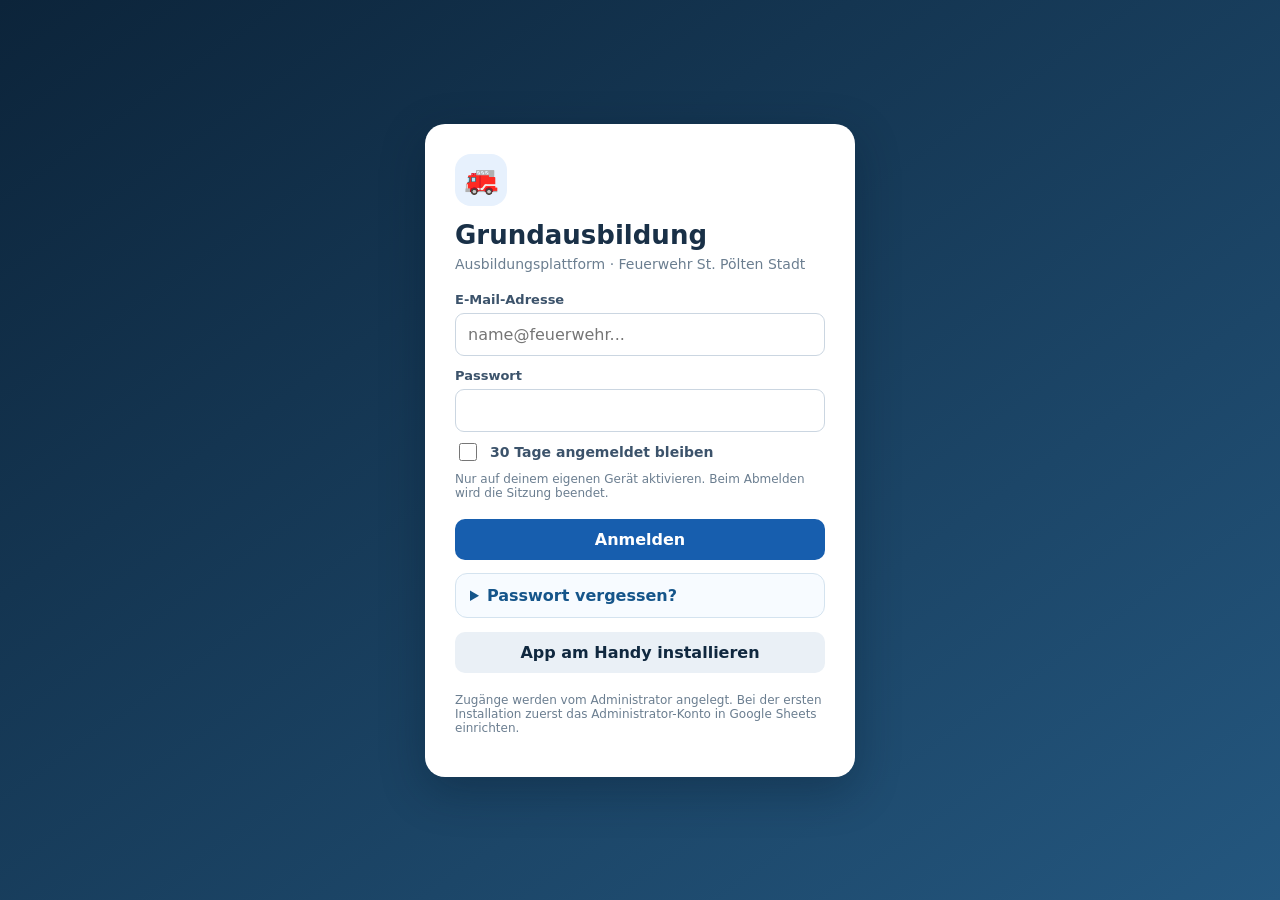
==== index.html @ 22e182e0 "Erweiterte Aufnahme mit Verwaltungs-Mails und PDF-Mail-Auswahl beim Berichtsabschluss (1.13.12)" ====
<!doctype html>
<html lang="de"><head><meta charset="utf-8"><meta name="viewport" content="width=device-width,initial-scale=1">
<meta name="theme-color" content="#10283f"><meta name="apple-mobile-web-app-capable" content="yes"><meta name="apple-mobile-web-app-title" content="Grundausbildung"><link rel="manifest" href="./manifest.webmanifest"><link rel="icon" type="image/png" href="./feuerwehrauto-safe-v2-192.png"><link rel="apple-touch-icon" href="./feuerwehrauto-safe-v2-192.png"><title>Grundausbildung | Feuerwehr</title>
<style>
:root{--navy:#10283f;--navy2:#193a59;--blue:#175eae;--bg:#f3f6f9;--card:#fff;--text:#193047;--muted:#6b7e90;--line:#dee6ef;--green:#187348;--red:#a33b39;--orange:#ae6d14}
*{box-sizing:border-box}body{margin:0;background:var(--bg);font-family:system-ui,-apple-system,Segoe UI,Roboto,Arial,sans-serif;color:var(--text)}button,input,select,textarea{font:inherit}button{cursor:pointer}a{color:var(--blue);word-break:break-word}.hidden{display:none!important}
.login-wrap{min-height:100vh;display:grid;place-items:center;padding:20px;background:linear-gradient(145deg,#0c243a,#24577f)}.login-card{max-width:430px;width:100%;background:white;border-radius:20px;box-shadow:0 14px 45px #07172955;padding:30px}.logo{width:52px;height:52px;background:#e7f1fd;color:#135c9c;border-radius:16px;display:grid;place-items:center;font-size:28px;margin-bottom:14px}.login-card h1{margin:0 0 6px;font-size:26px}.sub{color:var(--muted);font-size:14px;margin:0 0 20px}
label{display:block;font-size:13px;font-weight:700;margin:12px 0 6px;color:#3c536b}input:not([type=checkbox]),select,textarea{background:white;width:100%;border:1px solid #cbd6e1;border-radius:9px;padding:11px 12px;color:var(--text)}textarea{min-height:90px;resize:vertical}input:focus,select:focus,textarea:focus{outline:2px solid #a8cff4;border-color:#2b77c7}.primary,.secondary,.smallbtn{border:none;border-radius:10px;padding:11px 15px;font-weight:700}.primary{background:var(--blue);color:white}.primary:hover{background:#114d91}.secondary{background:#eaf0f6;color:var(--navy)}.smallbtn{background:#edf3f9;color:#1b5a95;font-size:12px;padding:7px 11px}.full{width:100%}.error{background:#ffefef;color:#9c1e29;padding:11px;border-radius:10px;margin:10px 0}.success{background:#eaf7ee;color:#136239;padding:11px;border-radius:10px;margin:10px 0}.muted{color:var(--muted)}.small{font-size:12px}.layout{display:grid;grid-template-columns:254px 1fr;min-height:100vh}.sidebar{background:var(--navy);padding:25px 16px;color:white;position:sticky;top:0;height:100vh;overflow:auto}.brand{font-weight:800;font-size:20px;line-height:1.12;padding:8px 11px 21px}.brand small{display:block;color:#a8c5dc;font-weight:500;font-size:12px;margin-top:7px}.menu{display:flex;flex-direction:column;gap:4px}.menu button{width:100%;border:0;background:transparent;color:#d6e4f0;text-align:left;padding:12px 13px;border-radius:10px;font-weight:600}.menu button.active,.menu button:hover{background:#2d5374;color:white}.sidebar-user{margin-top:25px;border-top:1px solid #486074;padding:15px 10px;font-size:12px;color:#e1edf7}.sidebar-user strong{display:block;margin-bottom:5px;font-size:14px}.sidebar-user button{margin-top:12px;color:white;background:none;border:1px solid #6a8195;border-radius:8px;padding:7px 12px}
.main{min-width:0;padding:26px 34px;max-width:1500px;width:100%;margin:auto}.top{display:flex;align-items:center;justify-content:space-between;gap:10px;margin-bottom:22px}.top h1{font-size:29px;margin:0}.top p{color:var(--muted);margin:6px 0 0}.cards{display:grid;grid-template-columns:repeat(auto-fit,minmax(195px,1fr));gap:14px;margin-bottom:18px}.metric{background:white;border:1px solid var(--line);border-radius:15px;padding:19px}.metric .n{font-size:31px;font-weight:850}.metric .k{font-size:13px;color:var(--muted);margin-top:5px}.panel{background:var(--card);border-radius:16px;border:1px solid var(--line);padding:21px;margin:15px 0;overflow:hidden}.panel h2{margin:0 0 13px;font-size:18px}.panel h3{font-size:15px;margin:14px 0 7px}.panel p{line-height:1.5}.row{display:flex;align-items:center;gap:12px;flex-wrap:wrap}.between{justify-content:space-between}.grid{display:grid;grid-template-columns:repeat(2,minmax(0,1fr));gap:10px 16px}.grid .wide{grid-column:1/-1}.tag{display:inline-block;border-radius:999px;background:#edf2f8;color:#46617b;padding:5px 10px;font-size:12px;font-weight:700}.tag.ok{background:#e5f5ec;color:#167045}.tag.warn{background:#fff3de;color:#976211}.tag.bad{background:#fbeaea;color:#a74045}.tag.blue{background:#e8f0fc;color:#285fa2}.items{display:flex;flex-direction:column;gap:10px}.item{border:1px solid var(--line);padding:13px;border-radius:12px;background:white}.item b{display:block}.item .detail{color:var(--muted);font-size:13px;margin-top:4px}.tablewrap{overflow:auto}table{border-collapse:collapse;width:100%;font-size:13px}th{text-align:left;background:#f0f4f8;color:#4a5e72}td,th{padding:11px;border-bottom:1px solid var(--line);vertical-align:top}td:last-child{min-width:100px}.inline-check{display:flex;align-items:center;gap:10px;margin:8px 0;font-size:14px}.inline-check input{width:18px;height:18px}.btnline{display:flex;gap:8px;flex-wrap:wrap;margin-top:12px}.notice{background:#eef5fd;border-left:3px solid #4685c7;border-radius:8px;padding:12px;color:#345473;font-size:13px}.pillcount{background:#cf4949;border-radius:999px;color:white;padding:2px 7px;font-size:11px}.url-list{padding-left:18px;margin:8px 0}.divider{border:0;border-top:1px solid var(--line);margin:18px 0}.msg{white-space:pre-wrap;overflow-wrap:anywhere}
.message-expand{display:block}.message-expand summary{list-style:none;cursor:pointer;outline-offset:5px}
.message-expand summary::-webkit-details-marker{display:none}
.message-expand summary:after{content:'Nachricht vollständig lesen ▾';display:block;color:var(--blue);font-weight:700;font-size:12px;margin-top:8px}
.message-expand[open] summary:after{content:'Nachricht schließen ▴'}
.message-expand[open]{border-color:#70a3db;box-shadow:0 0 0 1px #70a3db33}
.message-expand .msg{padding:10px 0 3px;line-height:1.65;max-height:none}
.push-result{white-space:pre-wrap;overflow-wrap:anywhere;margin:12px 0;padding:12px;border:1px solid var(--line);background:#f0f5fa;border-radius:10px;font-size:14px}
.push-result.bad{border-color:#efbbbb;background:#fff0f0;color:#982d31}.toast{position:fixed;right:16px;bottom:18px;z-index:3;padding:12px 15px;background:#143e63;color:white;border-radius:10px;box-shadow:0 6px 30px #10203044;max-width:370px}.toast.err{background:#a43d44}.mobilebar{display:none}
@media(max-width:840px){.layout{display:block}.sidebar{height:auto;position:relative;padding:8px 12px}.brand{font-size:18px;padding-bottom:9px}.menu{flex-direction:row;overflow:auto;padding-bottom:4px}.menu button{width:auto;white-space:nowrap;font-size:13px;padding:10px}.sidebar-user{display:none}.main{padding:18px 13px}.top h1{font-size:24px}.grid{grid-template-columns:1fr}.grid .wide{grid-column:auto}.panel{padding:16px}.mobilebar{display:flex;justify-content:space-between;align-items:center;padding:10px}.brand small{font-size:11px}}

.ga-term-card{background:#fff;border:1px solid #e0e8f0;border-radius:13px;padding:17px}.ga-term-card b{font-size:17px}.ga-term-card p{margin:7px 0}.ga-term-card .ga-readable{font-size:14px;line-height:1.65}
.ga-quiz-config{border:1px solid #dce5ee;border-radius:14px;padding:18px;background:#f7fafd;margin:18px 0}.q-editor-item{padding:18px;border:1px solid #dce5ee;border-radius:14px;margin:13px 0;background:#fff}.q-editor-item>label{margin-top:11px}.ga-q-card{border:1px solid #dce5ee;border-radius:14px;margin:15px 0;padding:19px;background:#fff}.ga-q-card h3{font-size:18px;line-height:1.5}.q-answer{display:flex;gap:12px;align-items:center;border:1px solid #e1e8f1;padding:12px;border-radius:10px;cursor:pointer;font-weight:500}.q-answer input{width:18px;height:18px}.ga-quiz-exam{max-width:880px}.ga-q-result{border:1px solid #b9d9c9;background:#f3fbf7;border-radius:16px;padding:23px;margin:12px 0}.ga-q-result strong{font-size:33px;color:#187348}.ga-quiz-teaser{border-left:4px solid #316db7}
/* Grundausbildung – Freigabecenter und Teilnehmer-Cockpit */
.ga-eyebrow{font-size:11px;font-weight:800;letter-spacing:.12em;text-transform:uppercase;color:#4d8dcc;margin:0 0 10px}
.ga-review-banner{background:linear-gradient(115deg,#10283f,#1c5d8d);color:#fff;border-radius:20px;padding:25px;margin-bottom:15px;display:flex;align-items:center;justify-content:space-between;gap:16px}
.ga-review-banner .ga-eyebrow{color:#bfe2ff}.ga-review-banner h2{font-size:25px;margin:0 0 6px}.ga-review-banner p{margin:0;color:#d4e5f5}.ga-review-banner>strong{white-space:nowrap;background:#ffffff21;padding:10px 15px;border-radius:12px}
.ga-project-list{display:grid;gap:13px}
.ga-project-card{border:1px solid #dbe5ee;border-radius:15px;background:#fcfdff;padding:17px}
.ga-project-card>b,.ga-project-card .row b{font-size:17px}.ga-project-card .detail{color:var(--muted);font-size:13px;margin-top:5px}.ga-project-card .btnline{margin-top:13px}
.ga-review-note{border-left:3px solid #d38f3a;background:#fff8ec;padding:11px 13px;border-radius:9px;margin:14px 0}.ga-review-note b{font-size:13px}.ga-review-note .msg{margin-top:6px}
.ga-mini-preview{margin-top:14px;border-top:1px solid var(--line);padding-top:12px}.ga-mini-preview summary{color:var(--blue);font-weight:750;cursor:pointer}.ga-mini-preview h4{margin:13px 0 5px}.ga-mini-preview .msg{font-size:14px;line-height:1.6}
.ga-review-panel .row h2{font-size:27px;margin:0 0 7px}.ga-review-panel .row p{margin:0}.ga-review-grid{display:grid;grid-template-columns:1fr 1fr;gap:16px;margin:24px 0}
.ga-review-block{border:1px solid var(--line);background:#f8fbff;border-radius:14px;padding:19px;min-width:0}.ga-review-block h3{margin:0 0 12px;font-size:17px}.ga-review-wide{grid-column:1/-1}
.ga-readable{font-size:15px;line-height:1.8;color:#233c53}.ga-document-list{line-height:2}.ga-document-list a{font-weight:650}
.ga-review-form{border-top:1px solid var(--line);padding-top:20px}.ga-review-form textarea{min-height:125px;line-height:1.55}.ga-confirm{background:#f0f6fc;border-radius:11px;padding:12px 14px;font-weight:650}
.ga-member-hero{background:linear-gradient(115deg,#10283f,#1d567f);color:white;border-radius:20px;padding:27px;display:grid;grid-template-columns:1.6fr 1fr;align-items:center;gap:25px}
.ga-member-hero .ga-eyebrow{color:#b4dcff}.ga-member-hero h2{font-size:31px;margin:0 0 8px}.ga-member-hero p{margin:0 0 15px;color:#e0edf8;max-width:540px;line-height:1.55}.ga-stage{font-size:13px;color:#dbecfa}.ga-stage b{color:white}
.ga-progress-card{background:#ffffff19;border:1px solid #ffffff35;border-radius:16px;padding:18px}.ga-progress-card .row{margin-bottom:16px}.ga-progress-card strong{font-size:22px}.ga-progress-track{height:11px;background:#ffffff42;border-radius:99px;overflow:hidden;margin-bottom:10px}.ga-progress-track span{display:block;height:100%;background:#7bd7ab;border-radius:99px}.ga-progress-card .small{color:#e3f0ff}
.ga-member-stats{display:grid;grid-template-columns:repeat(3,minmax(0,1fr));gap:12px;margin:14px 0 20px}.ga-member-stat{background:white;border:1px solid var(--line);border-radius:15px;padding:18px;display:flex;flex-direction:column;gap:6px}.ga-member-stat span{font-size:13px;color:var(--muted)}.ga-member-stat strong{font-size:30px;color:var(--navy)}.ga-member-stat small{color:var(--muted)}
.ga-next-course{display:grid;grid-template-columns:175px 1fr;gap:22px;align-items:center;padding:13px 0}.ga-next-date{background:#e8f2fb;color:#15538b;padding:14px;border-radius:13px;font-weight:800;text-align:center}.ga-next-course h3{font-size:19px;margin:0 0 5px}.ga-next-course p{margin:0}
.ga-empty{padding:20px;border:1px dashed #bdccda;border-radius:12px;color:var(--muted);background:#f8fafc}
.ga-qualification-grid{display:grid;grid-template-columns:1fr 1fr;gap:18px;margin:18px 0}.ga-qualification-grid>div{background:#f9fbfd;border:1px solid var(--line);padding:15px;border-radius:13px}.ga-qualification-grid>div>b{display:block;margin-bottom:12px;color:var(--navy)}
.ga-course-row{display:flex;align-items:center;gap:13px;padding:12px 2px;border-bottom:1px solid #e4eaf1;min-width:0}.ga-course-row:last-child{border-bottom:0}.ga-course-row>span:nth-child(2){flex:1;overflow-wrap:anywhere}.ga-course-row>div:first-child{flex:1;min-width:0}.ga-course-row b{font-size:14px}.ga-course-dot{width:30px;height:30px;border-radius:10px;background:#e3effb;color:#1b629a;display:grid;place-items:center;font-size:12px;font-weight:800;flex:0 0 auto}.ga-status-line{display:flex;flex-wrap:wrap;gap:8px}
.ga-member-folds{display:flex;flex-direction:column;gap:12px;margin:15px 0}.ga-member-fold{background:white;border:1px solid var(--line);border-radius:15px;overflow:hidden}.ga-member-fold>summary{list-style:none;cursor:pointer;padding:18px 20px;display:flex;align-items:center;justify-content:space-between;gap:10px;font-weight:800}.ga-member-fold>summary::-webkit-details-marker{display:none}.ga-member-fold>summary:after{content:"⌄";order:2;color:#6b7e90;font-size:21px}.ga-member-fold[open]>summary:after{content:"⌃"}.ga-member-fold[open]>summary{border-bottom:1px solid var(--line)}.ga-fold-body{padding:14px 20px 20px}.ga-fold-body>.panel{box-shadow:none;border-color:#dce5ef}
@media(max-width:840px){.ga-review-grid,.ga-member-hero,.ga-qualification-grid{grid-template-columns:1fr}.ga-review-banner{align-items:flex-start}.ga-review-banner h2{font-size:22px}.ga-member-hero{padding:21px}.ga-member-hero h2{font-size:26px}.ga-member-stats{grid-template-columns:repeat(3,minmax(0,1fr));gap:7px}.ga-member-stat{padding:11px}.ga-member-stat strong{font-size:24px}.ga-member-stat span,.ga-member-stat small{font-size:11px}.ga-next-course{grid-template-columns:1fr;gap:9px}.ga-next-date{text-align:left}.ga-review-panel .row h2{font-size:22px}}
@media(max-width:420px){.ga-member-stats{grid-template-columns:1fr}.ga-review-banner{flex-direction:column}.ga-member-fold>summary{padding:15px}.ga-fold-body{padding:12px}}

/* Persönlicher Startbereich für Ausbilder. */
.ga-trainer-home{max-width:1200px;margin:0 auto}.ga-trainer-hero{position:relative;overflow:hidden;display:flex;justify-content:space-between;align-items:center;gap:22px;padding:30px 32px;border-radius:21px;background:linear-gradient(115deg,#10283f 2%,#194a70 70%,#24638a);color:#fff;box-shadow:0 12px 30px #153c5c1c}
.ga-trainer-hero:before{content:"";position:absolute;left:0;top:26px;bottom:26px;width:5px;border-radius:0 8px 8px 0;background:#df5960}.ga-trainer-eyebrow{margin:0 0 11px;color:#c2e0f6;font-size:11px;font-weight:800;letter-spacing:.12em}.ga-trainer-hero h2{margin:0 0 8px;font-size:clamp(26px,3.5vw,36px);line-height:1.15}.ga-trainer-hero p:not(.ga-trainer-eyebrow){max-width:570px;margin:0;color:#dcebf7;line-height:1.55}.ga-trainer-hero-mark{display:grid;place-items:center;flex:none;width:82px;height:82px;border:1px solid #ffffff35;border-radius:23px;background:#ffffff17;font-size:40px}.ga-trainer-hero-button{display:inline-flex;align-items:center;gap:15px;margin-top:20px;padding:11px 15px;border:0;border-radius:10px;background:#fff;color:#173d5d;font-weight:800}.ga-trainer-hero-button:hover{background:#eaf4fc}
.ga-trainer-stats{display:grid;grid-template-columns:repeat(3,minmax(0,1fr));gap:12px;margin:15px 0 20px}.ga-trainer-stat{min-width:0;padding:17px 19px;border:1px solid #dce6ef;border-radius:15px;background:#fff;display:flex;flex-direction:column;gap:5px}.ga-trainer-stat strong{font-size:29px;line-height:1;color:#173851}.ga-trainer-stat span{font-size:13px;font-weight:800;line-height:1.35}.ga-trainer-stat small{color:#647b8e;font-size:11px;line-height:1.4}
.ga-trainer-panel{min-width:0;padding:21px;margin:15px 0;border:1px solid #dce6ef;border-radius:17px;background:#fff;box-shadow:0 4px 15px #18344b08}.ga-trainer-panel-head{display:flex;align-items:flex-start;justify-content:space-between;gap:12px;margin-bottom:15px}.ga-trainer-panel-head h2{margin:0;font-size:20px;line-height:1.25;color:#17344d}.ga-trainer-panel-head p:not(.ga-trainer-kicker){margin:5px 0 0;color:#647b8e;font-size:13px;line-height:1.45}.ga-trainer-kicker{margin:0 0 6px;color:#3473a8;font-size:10px;font-weight:850;letter-spacing:.12em}.ga-trainer-panel-head button{flex:none;white-space:nowrap}
.ga-trainer-shortcuts{display:grid;grid-template-columns:repeat(auto-fit,minmax(230px,1fr));gap:10px}.ga-trainer-shortcut{display:flex;align-items:center;gap:12px;min-width:0;padding:14px;border:1px solid #dce9f3;border-radius:13px;background:#f7fbff;color:#173c59;text-align:left}.ga-trainer-shortcut:hover{background:#eaf4fc;border-color:#a7cce6}.ga-trainer-shortcut>span:nth-child(2){flex:1;min-width:0}.ga-trainer-shortcut strong,.ga-trainer-shortcut small{display:block}.ga-trainer-shortcut strong{font-size:14px;line-height:1.3}.ga-trainer-shortcut small{margin-top:4px;font-size:12px;line-height:1.4;color:#617b90}.ga-trainer-shortcut-icon{display:grid;place-items:center;width:39px;height:39px;flex:none;border-radius:11px;background:#e7f2fc;font-size:19px}.ga-trainer-arrow{color:#6f91aa;font-size:24px;line-height:1}.ga-trainer-shortcut:focus-visible,.ga-trainer-hero-button:focus-visible{outline:3px solid #75b5ec;outline-offset:2px}
.ga-trainer-appointment{display:flex;align-items:center;gap:13px;padding:14px 0;border-top:1px solid #e5edf3}.ga-trainer-appointment-main{flex:1;min-width:0}.ga-trainer-appointment h3{margin:3px 0 4px;color:#1a3850;font-size:16px;overflow-wrap:anywhere}.ga-trainer-calendar{display:grid;place-items:center;width:43px;height:43px;flex:none;border-radius:12px;background:#eaf4fc;font-size:21px}.ga-trainer-when{margin:0;color:#246494;font-size:12px;font-weight:800}.ga-trainer-detail{margin:0;color:#6a8194;font-size:12px;line-height:1.45}.ga-trainer-badge{display:inline-block;margin-top:7px;padding:4px 8px;border-radius:999px;background:#e9f4ed;color:#27623f;font-size:11px;font-weight:700}.ga-trainer-appointment>button{flex:none}.ga-trainer-columns{display:grid;grid-template-columns:repeat(2,minmax(0,1fr));gap:15px}.ga-trainer-columns>.ga-trainer-panel{margin:0}.ga-trainer-columns>.ga-trainer-panel:last-child:nth-child(odd){grid-column:1/-1}
.ga-trainer-module,.ga-trainer-notice,.ga-trainer-project{display:flex;gap:10px;align-items:flex-start;padding:12px 0;border-top:1px solid #e5edf3}.ga-trainer-module strong,.ga-trainer-module small,.ga-trainer-notice strong,.ga-trainer-notice small{display:block}.ga-trainer-module strong,.ga-trainer-notice strong,.ga-trainer-project strong{font-size:14px;line-height:1.4;overflow-wrap:anywhere}.ga-trainer-module small,.ga-trainer-notice small,.ga-trainer-project span{margin-top:4px;color:#687f92;font-size:12px}.ga-trainer-module p{margin:6px 0 0;color:#536e83;font-size:12px;line-height:1.45;overflow-wrap:anywhere}.ga-trainer-notice-dot{width:8px;height:8px;margin-top:6px;flex:none;border-radius:50%;background:#cf5155}.ga-trainer-project{justify-content:space-between;flex-wrap:wrap}.ga-trainer-project span{white-space:nowrap}.ga-trainer-review{padding:10px 12px;border-radius:10px;background:#fff6e7;color:#78511d;font-size:13px}.ga-trainer-empty{margin:0;padding:16px;border:1px dashed #c9d8e4;border-radius:12px;background:#f9fbfd;color:#647b8e;font-size:13px;line-height:1.5}.ga-trainer-footnote{margin:10px 0 0;color:#687f92;font-size:12px;line-height:1.45}
@media(max-width:680px){.ga-trainer-hero{padding:23px 21px}.ga-trainer-hero-mark{width:55px;height:55px;border-radius:16px;font-size:28px}.ga-trainer-stats{grid-template-columns:repeat(2,minmax(0,1fr));gap:8px}.ga-trainer-stat:last-child{grid-column:1/-1}.ga-trainer-stat{padding:14px}.ga-trainer-stat strong{font-size:25px}.ga-trainer-panel{padding:17px}.ga-trainer-columns{grid-template-columns:1fr;gap:12px}.ga-trainer-columns>.ga-trainer-panel:last-child:nth-child(odd){grid-column:auto}.ga-trainer-shortcuts{grid-template-columns:1fr}.ga-trainer-appointment{flex-wrap:wrap}.ga-trainer-appointment>button{margin-left:55px}}
@media(max-width:380px){.ga-trainer-hero-mark{display:none}.ga-trainer-panel-head{align-items:flex-start}.ga-trainer-panel-head h2{font-size:18px}.ga-trainer-appointment>button{margin-left:0}}
.ga-home-stats{grid-template-columns:repeat(4,minmax(0,1fr))}.ga-home-stats .ga-trainer-stat:last-child{grid-column:auto}
.ga-home-more{margin-top:14px}.ga-home-more summary{width:max-content;max-width:100%;padding:8px 0;color:#246494;font-size:13px;font-weight:750;cursor:pointer}.ga-home-more[open] .ga-trainer-shortcuts{margin-top:10px}
.ga-home-tasks{display:grid;gap:8px}.ga-home-task{width:100%;display:flex;align-items:center;gap:11px;text-align:left;padding:10px 11px;border:1px solid #e2eaf1;border-radius:11px;background:#f9fbfd;color:#173c59}.ga-home-task:hover{background:#edf6fd;border-color:#b7d7ed}.ga-home-task>span:nth-child(2){flex:1;min-width:0}.ga-home-task strong,.ga-home-task small{display:block}.ga-home-task strong{font-size:13px}.ga-home-task small{margin-top:3px;color:#647b8e;font-size:12px;line-height:1.4}.ga-home-task>span:last-child{font-size:22px;color:#6f91aa}.ga-home-task-count{display:grid;place-items:center;flex:none;min-width:37px;height:37px;border-radius:10px;background:#e9f3fa;color:#285b7b;font-weight:800}.ga-home-task-count.has-items{background:#fff1d8;color:#936015}.ga-home-person-icon{display:grid;place-items:center;width:37px;height:37px;flex:none;border-radius:10px;background:#eaf4fc;font-size:18px}.ga-home-task:focus-visible,.ga-home-more summary:focus-visible{outline:3px solid #75b5ec;outline-offset:2px}
@media(max-width:900px){.ga-home-stats{grid-template-columns:repeat(2,minmax(0,1fr))}}
@media(max-width:460px){.ga-lead-home .ga-trainer-hero-mark{display:none}}
</style><link rel="stylesheet" href="./admin-ui.css"></head><body>
<div id="login" class="login-wrap"><div class="login-card"><div class="logo">🚒</div><h1>Grundausbildung</h1><p class="sub">Ausbildungsplattform · Feuerwehr St. Pölten Stadt</p><form id="loginForm"><label>E-Mail-Adresse</label><input type="email" name="email" autocomplete="username" required placeholder="name@feuerwehr..."><label>Passwort</label><input type="password" name="password" autocomplete="current-password" required><div id="loginError" class="hidden error"></div><label class="inline-check ga-stay-logged"><input type="checkbox" name="remember" value="JA"> 30 Tage angemeldet bleiben</label><p class="small muted" style="margin:6px 0 11px">Nur auf deinem eigenen Gerät aktivieren. Beim Abmelden wird die Sitzung beendet.</p><button class="primary full" style="margin-top:8px" type="submit">Anmelden</button></form>
<details class="ga-forgot-panel"><summary>Passwort vergessen?</summary><form id="gaForgotForm"><label>E-Mail-Adresse deines Zugangs</label><input type="email" name="email" autocomplete="username" required placeholder="name@feuerwehr..."><div class="small muted" id="gaForgotResult" role="status"></div><button type="submit" class="secondary full">Reset-Link anfordern</button></form></details>
<div id="invitePanel" class="hidden">
  <div class="notice">Persönlicher Einladungslink</div>
  <p id="inviteDescription" class="small muted">Einladung wird geprüft …</p>
  <form id="inviteForm">
    <label>Eigenes Passwort festlegen</label><input type="password" id="newPassword" required minlength="12" maxlength="256" autocomplete="new-password" placeholder="Mindestens 12 Zeichen">
    <label>Passwort wiederholen</label><input type="password" id="confirmPassword" required minlength="12" maxlength="256" autocomplete="new-password">
    <div id="inviteError" class="error hidden"></div>
    <button class="primary full" style="margin-top:18px" type="submit">Passwort festlegen und Zugang aktivieren</button>
  </form>
</div>
<button class="secondary full" style="margin-top:14px" id="installApp" type="button">App am Handy installieren</button>
<div id="backendInfo" class="small muted" style="margin-top:13px"></div>
<p class="small muted" style="margin-top:20px">Zugänge werden vom Administrator angelegt. Bei der ersten Installation zuerst das Administrator-Konto in Google Sheets einrichten.</p></div></div>
<div id="app" class="layout hidden"><div id="gaBackdrop" class="ga-nav-backdrop"></div><aside class="sidebar"><div class="brand">🚒 Grundausbildung<small>Ausbildungsplattform · V1.13.12</small></div><nav id="nav" class="menu"></nav><div class="sidebar-user"><strong id="userName"></strong><span id="userRole"></span><br><button id="logout">Abmelden</button></div></aside><main class="main"><header class="top"><button type="button" class="ga-sidebar-toggle" id="gaOpenMenu">☰ Menü</button><div><h1 id="pageTitle">Übersicht</h1><p id="pageSubtitle">Kurse, Turnusse und Fortschritt</p></div><div class="row"><button id="gaTrainerButton" type="button" class="secondary hidden">Ausbildungsbereich wechseln</button><button id="gaViewButton" type="button" class="secondary hidden">👁 Ansicht wechseln</button><button id="refresh" class="secondary">↻ Aktualisieren</button><button id="installAppTop" class="secondary">App installieren</button><button id="mobileLogout" class="secondary" style="display:none">Abmelden</button></div></header><section id="gaViewChooser" class="panel hidden"><h2>Ansicht wechseln</h2><p>Sieh dir die App eines aktiven Kontos an. Diese Vorschau ist schreibgeschützt.</p><label>Konto und Rolle<select id="gaViewAccount"><option value="">Konto auswählen</option></select></label><div class="btnline"><button id="gaViewPreview" type="button" class="primary">Vorschau öffnen</button><button id="gaViewAdvanced" type="button" class="secondary">Erweiterte Ausbildung verwalten</button><button id="gaViewCancel" type="button" class="secondary">Schließen</button></div><p class="small muted">In der Verwaltung der erweiterten Ausbildung arbeitest du weiterhin als Administrator; Änderungen werden gespeichert.</p></section><div id="gaViewBanner" class="notice hidden"></div><div id="content"></div></main></div><section id="gaTrainerChooser" class="hidden" role="dialog" aria-modal="true" aria-labelledby="gaTrainerTitle" style="position:fixed;inset:0;z-index:1000;background:rgba(16,40,59,.72);display:grid;place-items:center;padding:20px;overflow:auto"><div class="panel" style="width:min(560px,100%);max-height:90vh;overflow:auto"><p class="ga-trainer-kicker">DEIN AUSBILDUNGSBEREICH</p><h2 id="gaTrainerTitle">Wo möchtest du ausbilden?</h2><p>Wähle den Bereich für deine heutige Ausbildung. Du kannst später jederzeit wechseln.</p><div id="gaTrainerChoices" class="ga-trainer-shortcuts"></div><div class="btnline"><button id="gaTrainerCancel" type="button" class="secondary hidden">Abbrechen</button><button type="button" class="secondary" onclick="logout()">Abmelden</button></div></div></section><div id="toast" class="toast hidden"></div>
<script src="./config.js"></script>
<script>
'use strict';
let TOKEN='',STATE=null,VIEW='overview',FORM='',EDIT=null,TERM=null,ATT={},inviteToken='';
let GA_MANUAL_LOGIN_PENDING=false;
let GA_TRAINER_AREA='';
let GA_ADMIN_ADV_VIEW=false,GA_ROLE_PREVIEW='',GA_ADMIN_USERS=[],GA_VIEW_BUSY=false;
let GA_GAB_NOTICE_PREVIEW=null,GA_GAB_NOTICE_BUSY=false;
const GA_LOGIN_STORAGE_KEY='ga_session_30d_v1';
let REPORT_FILTER={category:'',status:''},REVIEW_FILTER={course:'',score:''};
let PUSH_FEEDBACK='',PUSH_FEEDBACK_ERROR=false;
let GA_PUSH_ONBOARD_VISITS=0,GA_PUSH_ONBOARD_DISMISSED=false;
function gaCountAppVisit(){
 if(!STATE?.user?.ID)return;
 const key='ga_push_visit_v1_'+STATE.user.ID;
 try{
  GA_PUSH_ONBOARD_VISITS=Math.min(99,Math.max(0,Number(localStorage.getItem(key))||0)+1);
  localStorage.setItem(key,String(GA_PUSH_ONBOARD_VISITS));
 }catch(_){GA_PUSH_ONBOARD_VISITS=0;}
 GA_PUSH_ONBOARD_DISMISSED=false;
}
function gaPushOnboardingBanner(){
 if(GA_ROLE_PREVIEW||STATE?.user?.Rolle!=='Teilnehmer'||GA_PUSH_ONBOARD_VISITS<2||
  GA_PUSH_ONBOARD_DISMISSED||Number(STATE.pushGeraeteAnzahl||0)>0)return '';
 const supported='serviceWorker' in navigator&&'PushManager' in window&&'Notification' in window;
 const denied=supported&&Notification.permission==='denied';
 return '<section class="panel ga-push-onboard"><div class="row between"><div>'+
  '<h2>🔔 Push-Benachrichtigungen aktivieren</h2>'+
  '<p>Damit du Kurserinnerungen sowie Hinweise zu Pflichtquiz und freiwilligem Quiz erhältst, aktiviere Push auf deinem Handy.</p>'+
  (denied?'<p class="small muted">Push ist in den Geräte- oder Browsereinstellungen blockiert. Dort bitte zuerst wieder freigeben.</p>':
   !supported?'<p class="small muted">Auf iPhones muss die App zum Home-Bildschirm hinzugefügt und von dort geöffnet werden.</p>':'')+
  '</div><div class="btnline"><button class="primary" type="button" data-push-enable="1" '+(!supported||denied?'disabled':'')+'>Push jetzt aktivieren</button>'+
  '<button class="secondary" type="button" data-push-remind-later="1">Später</button></div></div></section>';
}
let PROJECT_REVIEW_ID='';
let NOTICE_FOCUS=(new URLSearchParams(location.search).get('notification')||'').slice(0,90);
if(!/^[a-f0-9-]{8,90}$/i.test(NOTICE_FOCUS))NOTICE_FOCUS='';
const $=id=>document.getElementById(id);
const h=s=>String(s===null||s===undefined?'':s).replace(/[&<>"']/g,c=>({'&':'&amp;','<':'&lt;','>':'&gt;','"':'&quot;',"'":'&#39;'}[c]));
const by=(arr,id)=>(arr||[]).find(x=>x.ID===id);
const dt=v=>h(String(v||'').replace('T',' '));
const gaShortDate=v=>/^\d{4}-\d{2}-\d{2}$/.test(String(v||''))?String(v).split('-').reverse().join('.'):String(v||'');
// Termine aus Google Sheets können ein Leerzeichen statt "T" enthalten.
// Mit lokaler Uhrzeit vergleichen und geplante Termine bis zu ihrem Ende anzeigen.
function gaTrainingTimestamp(value){
 const s=String(value||'').trim().replace(' ','T');
 const match=/^(\d{4})-(\d{2})-(\d{2})T(\d{2}):(\d{2})(?::(\d{2}))?$/.exec(s);
 if(!match)return NaN;
 const year=Number(match[1]),month=Number(match[2]),day=Number(match[3]),hour=Number(match[4]),minute=Number(match[5]),second=Number(match[6]||0);
 const date=new Date(year,month-1,day,hour,minute,second);
 if(date.getFullYear()!==year||date.getMonth()!==month-1||date.getDate()!==day||
  date.getHours()!==hour||date.getMinutes()!==minute||date.getSeconds()!==second)return NaN;
 return date.getTime();
}
function gaTrainingUpcoming(term,now=Date.now()){
 if(term.Status!=='Geplant')return false;
 const start=gaTrainingTimestamp(term.Beginn),end=gaTrainingTimestamp(term.Ende);
 return Number.isFinite(start)&&(Number.isFinite(end)&&end>=start?end:start)>=now;
}

const name=m=>m?(m.Vorname+' '+m.Nachname):'–';
const arr=x=>Array.isArray(x)?x:[];
const option=(items,label,empty='Bitte auswählen')=>'<option value="">'+h(empty)+'</option>'+items.map(x=>'<option value="'+h(x.ID)+'">'+h(label(x))+'</option>').join('');
const f=(name,value='')=>'<input name="'+h(name)+'" value="'+h(value)+'">';
const safeLinks=s=>String(s||'').split(/\n/).map(x=>x.trim()).filter(x=>/^https:\/\//i.test(x)).map(x=>'<li><a target="_blank" rel="noopener noreferrer" href="'+h(x)+'">'+h(x)+'</a></li>').join('');
const status=s=>'<span class="tag '+(s==='Erledigt'||s==='Durchgeführt'?'ok':s==='Nicht erforderlich'?'blue':s==='Offen'?'warn':'')+'">'+h(s||'Offen')+'</span>';

/* GitHub Pages (Oberfläche) → Cloudflare Worker → Apps Script (Datenbank). */
if(!window.GA_API_URL){
  $('backendInfo').textContent='Die App wird eingerichtet. Der Administrator muss noch die Verbindung zum Backend in config.js hinterlegen.';
}
async function rpc(fn,...args){
  const url=String(window.GA_API_URL||'');
  if(!/^https:\/\/[a-z0-9.-]+(?:\/[\w./-]*)?$/i.test(url))
    throw new Error('Die Verbindung zum Backend ist noch nicht konfiguriert. Bitte Administrator kontaktieren.');
  const controller=new AbortController();
  const timer=setTimeout(()=>controller.abort(),50000);
  try{
    const response=await fetch(url,{
      method:'POST',mode:'cors',cache:'no-store',
      headers:{'Content-Type':'application/json'},
      body:JSON.stringify({method:fn,args}),
      signal:controller.signal
    });
    const data=await response.json();
    if(!data.ok)throw new Error(data.error||'Anfrage fehlgeschlagen');
    return data.value;
  }catch(e){
    if(e.name==='AbortError')throw new Error('Zeitüberschreitung. Bitte Internetverbindung prüfen.');
    throw e;
  }finally{clearTimeout(timer);}
}

function gaStoreLogin(token,validUntil){
 const expiry=Number(validUntil);
 if(!token||!Number.isFinite(expiry)||expiry<=Date.now()||expiry>Date.now()+31*86400000)return false;
 try{localStorage.setItem(GA_LOGIN_STORAGE_KEY,JSON.stringify({token,validUntil:expiry}));return true;}catch(_){return false;}
}
function gaClearLogin(){try{localStorage.removeItem(GA_LOGIN_STORAGE_KEY);}catch(_){}}
function gaGetStoredLogin(){
 try{
  const item=JSON.parse(localStorage.getItem(GA_LOGIN_STORAGE_KEY)||'null');
  if(!item||typeof item.token!=='string'||item.token.length>200||Number(item.validUntil)<=Date.now()){gaClearLogin();return null;}
  return item;
 }catch(_){gaClearLogin();return null;}
}
async function gaRestoreLogin(){
 // Einladungslinks haben Vorrang und enthalten kein wiederverwendbares Login.
 if(GA_MANUAL_LOGIN_PENDING||STATE||new URLSearchParams(location.hash.slice(1)).has('invite'))return;
 const saved=gaGetStoredLogin();if(!saved)return;
 TOKEN=saved.token;
 try{
  const restoredState=await api('state');
  if(GA_MANUAL_LOGIN_PENDING||TOKEN!==saved.token)return;
  STATE=restoredState;
  $('login').classList.add('hidden');$('app').classList.remove('hidden');
  VIEW=NOTICE_FOCUS?'notifications':'overview';
  gaCountAppVisit();render();
  if(NOTICE_FOCUS)openPushNotification(NOTICE_FOCUS);
 }catch(e){
  if(GA_MANUAL_LOGIN_PENDING||TOKEN!==saved.token)return;
  TOKEN='';STATE=null;
  if(/Sitzung|anmelden|abgelaufen|Berechtigung/.test(String(e.message||''))){gaClearLogin();}
  else{$('loginError').textContent='Automatische Anmeldung derzeit nicht erreichbar. Bitte Verbindung prüfen oder erneut anmelden.';$('loginError').classList.remove('hidden');}
 }
}

async function initInvite(){
  const params=new URLSearchParams(location.hash.slice(1));
  inviteToken=params.get('invite')||'';
  if(!inviteToken)return;
  // Die Einladung benutzt eine eigene, nicht vom PWA-Cache abhängige Seite.
  // Alte E-Mail-Links bleiben damit weiterhin verwendbar.
  location.replace('./einladung.html#invite='+encodeURIComponent(inviteToken));
  return;
  // Das Fragment enthält ein einmaliges Geheimnis; niemals protokollieren.
  if(!/^[a-fA-F0-9]{64}$/.test(inviteToken)){
    $('loginForm').classList.add('hidden');
    $('invitePanel').classList.remove('hidden');
    $('inviteDescription').textContent='Der Einladungslink ist unvollständig oder ungültig.';
    $('inviteError').textContent='Bitte den vollständigen Link aus der Einladungs-E-Mail öffnen oder einen neuen anfordern.';
    $('inviteError').classList.remove('hidden');
    $('inviteForm').classList.add('hidden');
    return;
  }
  $('loginForm').classList.add('hidden');$('invitePanel').classList.remove('hidden');
  try{
    const user=await rpc('gaCheckInvite',inviteToken);
    $('inviteDescription').textContent='Hallo '+user.Name+'! Dein Zugang als '+user.Rolle+
      ' ('+user.Email+') ist vorbereitet. Bitte ein eigenes Passwort mit mindestens 12 Zeichen wählen.';
  }catch(e){
    $('inviteError').textContent=e.message;$('inviteError').classList.remove('hidden');
    $('inviteForm').classList.add('hidden');
  }
}
$('inviteForm').addEventListener('submit',async event=>{
  event.preventDefault();
  const pwd=$('newPassword').value,verify=$('confirmPassword').value;
  if(pwd!==verify){
    $('inviteError').textContent='Die Passwörter stimmen nicht überein.';
    $('inviteError').classList.remove('hidden');return;
  }
  const button=event.target.querySelector('button');button.disabled=true;
  try{
    await rpc('gaAcceptInvite',inviteToken,pwd);
    inviteToken='';
    history.replaceState(null,'',location.pathname+location.search);
    $('invitePanel').classList.add('hidden');$('loginForm').classList.remove('hidden');
    $('inviteError').classList.add('hidden');
    $('loginError').textContent='Dein Zugang ist aktiviert. Bitte jetzt anmelden.';
    $('loginError').className='success';
  }catch(e){
    $('inviteError').textContent=e.message;$('inviteError').classList.remove('hidden');
  }finally{button.disabled=false;}
});
let installPrompt=null;
window.addEventListener('beforeinstallprompt',event=>{event.preventDefault();installPrompt=event;});
async function installApp(){
  if(installPrompt){installPrompt.prompt();await installPrompt.userChoice;installPrompt=null;return;}
  alert('App installieren:\n\nAndroid (Chrome): Menü ⋮ → Zum Startbildschirm hinzufügen / App installieren.\n\niPhone (Safari): Teilen → Zum Home-Bildschirm.');
}
$('installApp').addEventListener('click',installApp);
$('installAppTop').addEventListener('click',installApp);
let GA_SERVICE_WORKER_ERROR='';
if('serviceWorker' in navigator&&location.protocol==='https:'){
  navigator.serviceWorker.register('./service-worker.js',{scope:'./',updateViaCache:'none'}).catch(error=>{
    GA_SERVICE_WORKER_ERROR=String(error?.message||error);
    console.error('Service Worker konnte nicht registriert werden:',error);
  });
}
initInvite();
// Angemeldete Nutzer erst wiederherstellen, wenn Navigation und Oberflächen geladen sind.
if(document.readyState==='loading')document.addEventListener('DOMContentLoaded',gaRestoreLogin,{once:true});
else gaRestoreLogin();
function gaPushFeedback(msg,error=false){
 PUSH_FEEDBACK=String(msg);PUSH_FEEDBACK_ERROR=!!error;
 const el=$('pushActionResult');if(el){el.textContent=PUSH_FEEDBACK;el.className='push-result'+(PUSH_FEEDBACK_ERROR?' bad':'');}
}
function openPushNotification(id){
 if(!STATE||!TOKEN)return;
 NOTICE_FOCUS=String(id||'').slice(0,90);
 VIEW='notifications';render();
 const el=[...document.querySelectorAll('[data-notification-id]')].find(x=>x.dataset.notificationId===NOTICE_FOCUS);
 if(el){el.open=true;el.scrollIntoView({behavior:'smooth',block:'center'});}
}
if('serviceWorker' in navigator){
 navigator.serviceWorker.addEventListener('message',event=>{
   const d=event.data;
   if(d&&d.type==='ga-open-notification'&&/^[a-f0-9-]{8,90}$/i.test(String(d.id||''))){
     if(STATE&&TOKEN)openPushNotification(d.id);
     else location.href='./?notification='+encodeURIComponent(d.id);
   }
 });
}
function tip(msg,error=false){let e=$('toast');e.textContent=msg;e.className='toast'+(error?' err':'');clearTimeout(tip.timer);tip.timer=setTimeout(()=>e.classList.add('hidden'),5000);}
async function api(action,payload={}){
 const preview=GA_ROLE_PREVIEW,advanced=GA_ADMIN_ADV_VIEW,trainerArea=GA_TRAINER_AREA;
 if(preview&&!['state','getQuizEdit','participantStatus'].includes(action))throw new Error('Die Rollenvorschau ist schreibgeschützt.');
 const scoped={...payload,...(trainerArea?{_gaTrainerArea:trainerArea}:{}),...(preview?{_gaRolePreview:preview}:advanced?{_gaAdvancedView:true}:{})};
 const result=await rpc('gaApi',action,scoped,TOKEN);
 if(action==='state'&&((preview&&(!result.administratorRollenvorschau||result.user?.ID!==preview))||
  (advanced&&(!result.administratorErweitert||!result.organisatorErweitert))))
  throw new Error('Bitte zuerst Code.gs 1.13.3 in der bestehenden Apps-Script-Bereitstellung aktualisieren.');
 if(action==='state'&&result.user?.Rolle==='Ausbilder'&&(!Array.isArray(result.ausbilderBereiche)||(trainerArea&&result.ausbilderBereich!==trainerArea&&!result.ausbilderBereichNeuWaehlen)))
  throw new Error('Bitte zuerst Code.gs 1.13.5 in der bestehenden Apps-Script-Bereitstellung aktualisieren.');
 return result;
}
async function reload(){
 const token=TOKEN,preview=GA_ROLE_PREVIEW,advanced=GA_ADMIN_ADV_VIEW,area=GA_TRAINER_AREA,next=await api('state');
 if(token!==TOKEN||preview!==GA_ROLE_PREVIEW||advanced!==GA_ADMIN_ADV_VIEW||area!==GA_TRAINER_AREA||GA_VIEW_BUSY)return;
 STATE=next;GA_GAB_NOTICE_PREVIEW=null;render();
}
function gaUpdateViewControls(){
 $('gaTrainerButton').classList.toggle('hidden',role()!=='Ausbilder'||(STATE.ausbilderBereiche||[]).length<2);
 $('gaTrainerButton').textContent=(STATE.ausbilderBereich||'Bereich')+' · Wechseln';
 const allowed=role()==='Administrator'||GA_ADMIN_ADV_VIEW||!!GA_ROLE_PREVIEW;
 if(role()==='Administrator'&&!GA_ADMIN_ADV_VIEW&&!GA_ROLE_PREVIEW)GA_ADMIN_USERS=STATE.benutzer||[];
 $('gaViewButton').classList.toggle('hidden',!allowed);
 $('gaViewButton').textContent=(GA_ADMIN_ADV_VIEW||GA_ROLE_PREVIEW)?'← Zurück zur Verwaltung':'👁 Ansicht wechseln';
 const banner=$('gaViewBanner');banner.classList.toggle('hidden',!GA_ADMIN_ADV_VIEW&&!GA_ROLE_PREVIEW);
 banner.textContent=GA_ROLE_PREVIEW?'Schreibgeschützte Vorschau: '+STATE.user.Name+' · '+STATE.user.Rolle+'. Du bist weiterhin als Administrator angemeldet.':
  GA_ADMIN_ADV_VIEW?'Administrator · Erweiterte Ausbildung: Änderungen in diesem Bereich werden gespeichert.':'';
}
async function gaSwitchView(mode,id=''){
 if(GA_VIEW_BUSY||!(role()==='Administrator'||GA_ADMIN_ADV_VIEW||GA_ROLE_PREVIEW))return;
 if(mode==='preview'&&!id){tip('Bitte ein aktives Konto auswählen.',true);return;}
 const token=TOKEN,oldPreview=GA_ROLE_PREVIEW,oldAdvanced=GA_ADMIN_ADV_VIEW;
 const payload=mode==='preview'?{_gaRolePreview:id}:mode==='advanced'?{_gaAdvancedView:true}:{};
 GA_VIEW_BUSY=true;$('gaViewButton').disabled=true;$('gaViewPreview').disabled=true;$('gaViewAdvanced').disabled=true;
 try{
  const next=await rpc('gaApi','state',payload,token);
  if(token!==TOKEN||oldPreview!==GA_ROLE_PREVIEW||oldAdvanced!==GA_ADMIN_ADV_VIEW)return;
  if(mode==='preview'&&(!next.administratorRollenvorschau||next.user?.ID!==id)||
   mode==='advanced'&&(!next.administratorErweitert||!next.organisatorErweitert)||
   mode==='admin'&&next.user?.Rolle!=='Administrator')
   throw new Error('Bitte zuerst Code.gs 1.13.3 in der bestehenden Apps-Script-Bereitstellung aktualisieren.');
  if(typeof Q_EDIT!=='undefined'&&Q_EDIT){try{qAutoDraft();}catch(_){} Q_EDIT='';Q_SESSION=null;Q_META=null;Q_ITEMS=[];}
  GA_ROLE_PREVIEW=mode==='preview'?id:'';GA_ADMIN_ADV_VIEW=mode==='advanced';GA_TRAINER_AREA='';STATE=next;GA_GAB_NOTICE_PREVIEW=null;
  VIEW=GA_ADMIN_ADV_VIEW?'advOverview':'overview';FORM='';EDIT=null;TERM=null;PROJECT_REVIEW_ID='';
  $('gaViewChooser').classList.add('hidden');document.body.classList.remove('ga-nav-open');render();
 }catch(e){tip(e.message||'Ansicht konnte nicht geladen werden.',true);}
 finally{GA_VIEW_BUSY=false;$('gaViewButton').disabled=false;$('gaViewPreview').disabled=false;$('gaViewAdvanced').disabled=false;}
}
$('gaViewButton').addEventListener('click',()=>{
 if(GA_ROLE_PREVIEW||GA_ADMIN_ADV_VIEW){gaSwitchView('admin');return;}
 const select=$('gaViewAccount'),users=GA_ADMIN_USERS.filter(u=>u.Aktiv==='JA'||u.Aktiv===true||u.Aktiv==='TRUE');
 const roles=['Administrator','Ausbilder','Organisator Erweiterte Ausbildung','Fachverwaltung','Teilnehmer'];
 select.innerHTML='<option value="">Konto auswählen</option>'+roles.map(r=>{
  const group=users.filter(u=>u.Rolle===r).sort((a,b)=>String(a.Name||'').localeCompare(String(b.Name||''),'de'));
  return group.length?'<optgroup label="'+h(r)+'">'+group.map(u=>'<option value="'+h(u.ID)+'">'+h(u.Name)+' · '+h(u.Email||'')+'</option>').join('')+'</optgroup>':'';
 }).join('');
 $('gaViewChooser').classList.toggle('hidden');
});
$('gaViewPreview').addEventListener('click',()=>gaSwitchView('preview',$('gaViewAccount').value));
$('gaViewAdvanced').addEventListener('click',()=>gaSwitchView('advanced'));
$('gaViewCancel').addEventListener('click',()=>$('gaViewChooser').classList.add('hidden'));
$('app').addEventListener('submit',e=>{if(GA_ROLE_PREVIEW&&e.target.closest('form[data-form]')){e.preventDefault();e.stopImmediatePropagation();tip('Die Rollenvorschau ist schreibgeschützt.',true);}},true);
$('app').addEventListener('click',e=>{if(GA_ROLE_PREVIEW&&e.target.closest('[data-push-enable],[data-push-disable],[data-test-push],[data-qstart]')){e.preventDefault();e.stopImmediatePropagation();tip('Diese Aktion ist in der Rollenvorschau deaktiviert.',true);}},true);
function gaOpenTrainerChooser(required=false){
 if(role()!=='Ausbilder')return;
 const areas=STATE.ausbilderBereiche||[];
 $('gaTrainerChoices').innerHTML=areas.map(a=>'<button type="button" class="ga-trainer-shortcut" data-trainer-area="'+h(a)+'"><span class="ga-trainer-shortcut-icon" aria-hidden="true">'+(a==='Grundausbildung'?'🚒':'🎓')+'</span><span><strong>'+h(a)+'</strong><small>Termine, Kurse und Unterlagen öffnen</small></span><span aria-hidden="true">›</span></button>').join('');
 $('gaTrainerCancel').classList.toggle('hidden',required||!STATE.ausbilderBereich);
 $('gaTrainerChooser').classList.remove('hidden');$('app').inert=true;
 $('gaTrainerChoices').querySelector('button')?.focus();
}
async function gaChooseTrainerArea(area){
 if(GA_VIEW_BUSY||role()!=='Ausbilder'||!(STATE.ausbilderBereiche||[]).includes(area))return;
 const token=TOKEN,preview=GA_ROLE_PREVIEW,oldArea=GA_TRAINER_AREA;
 GA_VIEW_BUSY=true;
 $('gaTrainerChoices').querySelectorAll('button').forEach(b=>b.disabled=true);
 try{
  const payload={_gaTrainerArea:area,...(preview?{_gaRolePreview:preview}:{})};
  const next=await rpc('gaApi','state',payload,token);
  if(token!==TOKEN||preview!==GA_ROLE_PREVIEW||oldArea!==GA_TRAINER_AREA)return;
  if(next.user?.Rolle!=='Ausbilder'||next.user.ID!==STATE.user.ID||next.ausbilderBereich!==area||
   !next.ausbilderBereiche?.includes(area)||(preview&&!next.administratorRollenvorschau))
   throw new Error('Bitte zuerst Code.gs 1.13.5 in der bestehenden Bereitstellung aktualisieren.');
  if(typeof Q_EDIT!=='undefined'&&Q_EDIT){try{qAutoDraft();}catch(_){}Q_EDIT='';Q_SESSION=null;Q_META=null;Q_ITEMS=[];}
  GA_TRAINER_AREA=area;STATE=next;VIEW='trainerHome';FORM='';EDIT=null;TERM=null;ATT={};PROJECT_REVIEW_ID='';
  if(typeof GA_FREE_EDIT!=='undefined')GA_FREE_EDIT='';
  $('gaTrainerChooser').classList.add('hidden');$('app').inert=false;document.body.classList.remove('ga-nav-open');render();
 }catch(e){tip(e.message||'Ausbildungsbereich konnte nicht geladen werden.',true);}
 finally{GA_VIEW_BUSY=false;$('gaTrainerChoices').querySelectorAll('button').forEach(b=>b.disabled=false);}
}
$('gaTrainerChoices').addEventListener('click',e=>{const b=e.target.closest('[data-trainer-area]');if(b)gaChooseTrainerArea(b.dataset.trainerArea);});
$('gaTrainerButton').addEventListener('click',()=>gaOpenTrainerChooser());
$('gaTrainerCancel').addEventListener('click',()=>{if(STATE?.ausbilderBereich){$('gaTrainerChooser').classList.add('hidden');$('app').inert=false;$('gaTrainerButton').focus();}});
$('gaTrainerChooser').addEventListener('keydown',e=>{if(e.key==='Escape'&&STATE?.ausbilderBereich){e.preventDefault();$('gaTrainerChooser').classList.add('hidden');$('app').inert=false;$('gaTrainerButton').focus();}});
function role(){return STATE?.user?.Rolle}
function navs(){
 const r=role(),can=STATE.rechte||{},admin=r==='Administrator',trainer=r==='Ausbilder',advanced=r==='Organisator Erweiterte Ausbildung';
 const base=admin?[
 ['overview','Übersicht'],['courses','Kurskatalog'],['projects','Kursprojekte'],['quizzes','Quizverwaltung'],
 ['terms','Termine'],['attendance','Durchführung'],['trainingReports','Tätigkeitsberichte'],['freeActivities','Freie Tätigkeiten'],['turnus','Turnusse'],['members','Mitglieder'],['qualifications','Qualifikationen'],['abschnitt','Abschnittsmodule A/B'],['checks','Checklisten'],
 ['users','Zugänge'],['rights','Ausbilderrechte'],['reports','Mängel & Ideen'],
 ['reviews','Kursbewertungen'],['questionnaires','Bewertungsfragebögen'],['messages','Nachrichten'],['adminMails','Verwaltungs-Mails'],['pushadmin','Push-Steuerung']
 ]:advanced?[
 ['advOverview','Erweiterte Übersicht'],['advReady','GAB-Absolventen'],['advMembers','Teilnehmer & Gäste'],['advInvite','Teilnehmer einladen'],
 ['courses','Kurskatalog'],['projects','Kursprojekte'],['quizzes','Quizverwaltung'],
 ['terms','Termine'],['attendance','Durchführung'],['trainingReports','Tätigkeitsberichte'],['freeActivities','Freie Tätigkeiten'],
 ['turnus','Turnusse'],['advQual','Qualifikationen'],['questionnaires','Bewertungsfragebögen'],
 ['reviews','Kursbewertungen'],['messages','Nachrichten'],['reports','Mängel & Ideen']
 ]:trainer?[
 ['trainerHome','Übersicht'],['courses','Kurskatalog'],['projects','Kursprojekte'],
 ...(can.KurseGestalten||can.KurseBearbeiten?[['quizzes','Quizverwaltung']]:[]),
 ...(can.TerminePlanen?[['terms','Termine planen']]:[]),
 ['attendance','Durchführung'],['trainingReports','Tätigkeitsberichte'],['freeActivities','Freie Tätigkeiten'],['reports','Mängel & Ideen'],
 ...(can.BewertungenAnsehen?[['reviews','Kursbewertungen']]:[]),
 ...(can.FrageboegenBearbeiten?[['questionnaires','Fragebögen']]:[])
 ]:r==='Teilnehmer'?[
 ['mine','Meine Übersicht'],['myterms','Ausbildungstermine'],['myquiz','Wissenstests'],
 ['ratings','Kurs bewerten'],['messages','Nachrichten']
 ]:[['tasks','Meine Aufgaben']];
 const personal=STATE.meMember?base:base.filter(x=>!['myterms','myquiz'].includes(x[0]));
 return personal.concat([['notifications','Benachrichtigungen']]);
}
function title(){return ({
 adminMails:'Verwaltungs-Mails',advOverview:'Erweiterte Übersicht',advReady:'GAB-Absolventen',advMembers:'Teilnehmer & Gäste',advInvite:'Teilnehmer einladen',advQual:'Qualifikationen der erweiterten Ausbildung',overview:'Übersicht',trainerHome:'Meine Übersicht',courses:'Kurse & Unterlagen',projects:'Kursprojekte',quizzes:'Quizverwaltung',myquiz:'Meine Wissenstests',
 terms:'Ausbildungstermine',turnus:'Turnusse',members:'Mitglieder',qualifications:'Qualifikationen',abschnitt:'Abschnittsmodule A/B',checks:'Checklisten',
 users:'Benutzerzugänge',rights:'Ausbilderberechtigungen',reports:'Mängel & Ideen',
 reviews:'Kursbewertungen',questionnaires:'Bewertungsfragebögen',ratings:'Meine Kursbewertungen',messages:'Nachrichten',
 attendance:'Ausbildung durchführen',trainingReports:'FDISK-Tätigkeitsberichte',freeActivities:'Freie Tätigkeiten',mine:'Mein Ausbildungsstand',myterms:'Meine Termine',
 tasks:'Aufgaben der Fachverwaltung',notifications:'Benachrichtigungen',pushadmin:'Push-Steuerung'
})[VIEW]||'Grundausbildung';}
function gaCoursePrivacyBanner(){
 if(role()!=='Administrator')return '';
 const v=String(STATE.version||'').match(/^(\d+)\.(\d+)\.(\d+)/),parts=v?v.slice(1).map(Number):[];
 const current=parts.length===3&&(parts[0]>1||parts[0]===1&&(parts[1]>13||parts[1]===13&&parts[2]>=1));
 return current?'':'<div class="notice">⚠️ Der verbundene Server liefert Kursunterlagen möglicherweise noch an Teilnehmer. Bitte Code.gs 1.13.1 in der bestehenden Apps-Script-Bereitstellung aktualisieren.</div>';
}
function gaTrainerTime(value){
 const time=gaTrainingTimestamp(value);
 if(!Number.isFinite(time))return String(value||'').replace('T',' ');
 return new Intl.DateTimeFormat('de-AT',{day:'2-digit',month:'2-digit',year:'numeric',hour:'2-digit',minute:'2-digit'}).format(new Date(time)).replace(',',' ·')+' Uhr';
}
function gaTrainerOverview(now=Date.now()){
 if(role()!=='Ausbilder')return '';
 const user=STATE.user||{},rights=STATE.rechte||{},courses=STATE.kurse||[],projects=STATE.kursProjekte||[];
 const plans=STATE.kursPlanung?.kurse,planAvailable=!!plans&&typeof plans==='object';
 const planIncomplete=planAvailable&&Object.values(plans).some(p=>p?.Fehler);
 const assigned=planAvailable?courses.filter(c=>c.Aktiv==='JA'&&Array.isArray(plans[c.ID]?.VerantwortlicheIDs)&&plans[c.ID].VerantwortlicheIDs.includes(user.ID)):[];
 const assignedIds=new Set(assigned.map(c=>c.ID));
 const upcoming=(STATE.termine||[]).filter(t=>gaTrainingUpcoming(t,now))
  .slice().sort((a,b)=>gaTrainingTimestamp(a.Beginn)-gaTrainingTimestamp(b.Beginn));
 const unread=(STATE.benachrichtigungen||[]).filter(n=>!n.GelesenAm);
 const mine=projects.filter(p=>p.ErstelltVon===user.ID&&['Neu','In Ausarbeitung','Zurück zur Bearbeitung','Zur Prüfung'].includes(p.Status));
 const review=rights.KurseFreigeben?projects.filter(p=>p.Status==='Zur Prüfung'):[];
 const first=String(user.Name||'').trim().split(/\s+/)[0]||'Ausbilder';
 const stat=(n,label,help)=>'<div class="ga-trainer-stat"><strong>'+h(n)+'</strong><span>'+h(label)+'</span><small>'+h(help)+'</small></div>';
 const shortcuts=[['attendance','📋','Ausbildung durchführen','Kurs öffnen und Anwesenheit erfassen'],
  ['courses','📚','Kurskatalog','Inhalte und Unterlagen ansehen'],
  ['trainingReports','📊','Tätigkeitsberichte','Berichte und FDISK-Auszüge öffnen']];
 if(rights.KurseGestalten||rights.KurseFreigeben||mine.length)shortcuts.push(['projects','📝','Kursprojekte','Module ausarbeiten und prüfen']);
 if(rights.KurseGestalten||rights.KurseBearbeiten)shortcuts.push(['quizzes','✅','Quizverwaltung','Wissenstests verwalten']);
 if(rights.TerminePlanen)shortcuts.push(['terms','📅','Termine planen','Ausbildungen anlegen und verwalten']);
 const shortcutHtml=shortcuts.map(([view,icon,label,help])=>'<button type="button" class="ga-trainer-shortcut" data-view="'+view+'"><span class="ga-trainer-shortcut-icon" aria-hidden="true">'+icon+'</span><span><strong>'+h(label)+'</strong><small>'+h(help)+'</small></span><span class="ga-trainer-arrow" aria-hidden="true">›</span></button>').join('');
 const appointmentHtml=upcoming.slice(0,4).map(t=>{
  const course=by(courses,t.KursID),turnus=by(STATE.turnusse||[],t.TurnusID);
  return '<article class="ga-trainer-appointment"><div class="ga-trainer-calendar" aria-hidden="true">📅</div><div class="ga-trainer-appointment-main">'+
   '<p class="ga-trainer-when">'+h(gaTrainerTime(t.Beginn))+'</p><h3>'+h(course?.Titel||'Ausbildung')+'</h3>'+
   '<p class="ga-trainer-detail">'+h([turnus?.Bezeichnung,t.Ort||'Ort folgt'].filter(Boolean).join(' · '))+'</p>'+
   (assignedIds.has(t.KursID)?'<span class="ga-trainer-badge">Deine Modulzuständigkeit</span>':'')+'</div>'+
   '<button type="button" class="smallbtn" data-training-open="'+h(t.ID)+'">Kurs öffnen</button></article>';
 }).join('');
 const moduleHtml=assigned.slice(0,4).map(c=>{
  const note=String(plans[c.ID]?.MaterialNotiz||'').replace(/\s+/g,' ').trim();
  return '<div class="ga-trainer-module"><div><strong>'+h(c.Titel||'Modul')+'</strong><small>'+h(c.Bereich||'Ausbildung')+'</small>'+
   (note?'<p>Material: '+h(note.length>110?note.slice(0,107)+'…':note)+'</p>':'')+'</div></div>';
 }).join('');
 const moduleMessage=!planAvailable?'Die Modulzuständigkeiten sind derzeit noch nicht verfügbar.':
  planIncomplete?'Ein Teil der Modulzuständigkeiten muss von der Ausbildungsleitung geprüft werden.':
  'Du bist derzeit keinem Modul als zuständig zugeordnet.';
 const noticeHtml=unread.slice(0,3).map(n=>'<div class="ga-trainer-notice"><span class="ga-trainer-notice-dot" aria-hidden="true"></span><div><strong>'+h(n.Titel||'Mitteilung')+'</strong><small>'+h(gaTrainerTime(n.ErstelltAm))+'</small></div></div>').join('');
 const projectHtml=mine.slice(0,3).map(p=>'<div class="ga-trainer-project"><strong>'+h(p.Titel||'Kursprojekt')+'</strong><span>'+h(p.Status||'In Bearbeitung')+'</span></div>').join('');
 const projectPanel=(rights.KurseGestalten||rights.KurseFreigeben||mine.length)?
  '<section class="ga-trainer-panel"><div class="ga-trainer-panel-head"><div><p class="ga-trainer-kicker">KURSE ENTWICKELN</p><h2>Kursprojekte</h2></div><button type="button" class="smallbtn" data-view="projects">Öffnen</button></div>'+
  (review.length?'<p class="ga-trainer-review">'+h(review.length)+' '+(review.length===1?'Modul wartet':'Module warten')+' auf Prüfung.</p>':'')+
  (projectHtml||'<p class="ga-trainer-empty">Keine eigenen offenen Kursprojekte.</p>')+'</section>':'';
 return '<div class="ga-trainer-home"><section class="ga-trainer-hero"><div><p class="ga-trainer-eyebrow">FEUERWEHR ST. PÖLTEN-STADT · AUSBILDER</p><h2>Servus, '+h(first)+'!</h2><p>Hier findest du Termine, deine Module und alles für die nächste Ausbildung.</p><p><strong>'+h(STATE.ausbilderBereich||'')+'</strong></p><button type="button" class="ga-trainer-hero-button" data-view="attendance">Ausbildung öffnen <span aria-hidden="true">→</span></button></div><div class="ga-trainer-hero-mark" aria-hidden="true">🚒</div></section>'+
  '<div class="ga-trainer-stats">'+stat(upcoming.length,'Kommende Termine','Alle geplanten Ausbildungen')+
   stat(!planAvailable||planIncomplete?'–':assigned.length,'Meine Modulzuständigkeiten',!planAvailable?'Noch nicht verfügbar':planIncomplete?'Prüfung erforderlich':'Aktive Module mit Zuordnung')+
   stat(unread.length,'Ungelesene Mitteilungen','Unter deinen letzten 100')+'</div>'+
  '<section class="ga-trainer-panel"><div class="ga-trainer-panel-head"><div><p class="ga-trainer-kicker">SCHNELLZUGRIFF</p><h2>Was möchtest du tun?</h2></div></div><div class="ga-trainer-shortcuts">'+shortcutHtml+'</div></section>'+
  '<section class="ga-trainer-panel"><div class="ga-trainer-panel-head"><div><p class="ga-trainer-kicker">AUSBILDUNGSPLAN</p><h2>Nächste Termine</h2><p>Alle geplanten Ausbildungen im Team.</p></div><button type="button" class="smallbtn" data-view="attendance">Alle öffnen</button></div>'+
   (appointmentHtml||'<p class="ga-trainer-empty">Derzeit sind keine kommenden Ausbildungstermine eingetragen.</p>')+
   (upcoming.length>4?'<p class="ga-trainer-footnote">'+h(upcoming.length-4)+' weitere geplante Termine in der Durchführung.</p>':'')+'</section>'+
  '<div class="ga-trainer-columns"><section class="ga-trainer-panel"><div class="ga-trainer-panel-head"><div><p class="ga-trainer-kicker">DEINE VORBEREITUNG</p><h2>Meine Module</h2><p>Module, bei denen du als zuständig eingetragen bist.</p></div><button type="button" class="smallbtn" data-view="courses">Kurskatalog</button></div>'+
   (moduleHtml||'<p class="ga-trainer-empty">'+h(moduleMessage)+'</p>')+(moduleHtml&&planIncomplete?'<p class="ga-trainer-footnote">'+h(moduleMessage)+'</p>':'')+
   (assigned.length>4?'<p class="ga-trainer-footnote">'+h(assigned.length-4)+' weitere zugeordnete Module im Kurskatalog.</p>':'')+'</section>'+
  '<section class="ga-trainer-panel"><div class="ga-trainer-panel-head"><div><p class="ga-trainer-kicker">FÜR DICH</p><h2>Benachrichtigungen</h2></div><button type="button" class="smallbtn" data-view="notifications">Alle öffnen</button></div>'+
   (noticeHtml||'<p class="ga-trainer-empty">Du hast keine ungelesenen Benachrichtigungen.</p>')+'</section>'+projectPanel+'</div></div>';
}
function render(){if(!STATE)return;
 if(role()==='Ausbilder'){
  GA_TRAINER_AREA=STATE.ausbilderBereich||'';
  if(STATE.ausbilderBereichAuswahlNoetig){$('nav').innerHTML='';$('content').innerHTML='';$('pageTitle').textContent='Ausbildungsbereich auswählen';$('userName').textContent=STATE.user.Name;$('userRole').textContent='Ausbilder';gaUpdateViewControls();gaOpenTrainerChooser(true);return;}
 }
 $('gaTrainerChooser').classList.add('hidden');$('app').inert=false;
 const tabs=navs();if(!tabs.some(a=>a[0]===VIEW))VIEW=tabs[0][0];$('nav').innerHTML=gaMenuHtml(tabs);$('userName').textContent=STATE.user.Name;$('userRole').textContent=STATE.user.Rolle+(STATE.user.Bereich?' · '+STATE.user.Bereich:'');$('pageTitle').textContent=title();$('pageSubtitle').textContent='FF St. Pölten Stadt · '+STATE.user.Rolle+(STATE.ausbilderBereich?' · '+STATE.ausbilderBereich:'');gaUpdateViewControls();
 const root=$('content');root.innerHTML=VIEW==='adminMails'?gaAdminMailPage():VIEW==='trainerHome'?gaTrainerOverview():VIEW==='advOverview'?gaOrganizerOverview():VIEW==='advReady'?gaOrganizerReady():VIEW==='advMembers'?gaOrganizerMembers():VIEW==='advInvite'?gaOrganizerInvite():VIEW==='advQual'?gaOrganizerQualifications():VIEW==='overview'?overview():VIEW==='courses'?courses():VIEW==='terms'?terms():VIEW==='turnus'?turnusse():VIEW==='members'?members():VIEW==='qualifications'?qualifications():VIEW==='abschnitt'?gaAbschnittOverview():VIEW==='checks'?checks():VIEW==='users'?users():VIEW==='messages'?(STATE.organisatorErweitert?gaOrganizerMessages():messages()):VIEW==='attendance'?gaAttendancePage():VIEW==='trainingReports'?gaTrainingReportsPage():VIEW==='freeActivities'?gaFreeActivityPage():VIEW==='mine'?mine():VIEW==='myterms'?myterms():VIEW==='tasks'?tasks():VIEW==='projects'?projects():VIEW==='quizzes'||VIEW==='myquiz'?quizPage():VIEW==='rights'?rights():VIEW==='reports'?reports():VIEW==='reviews'?reviews():VIEW==='questionnaires'?(STATE.organisatorErweitert?gaOrganizerQuestionnaires():questionnaires()):VIEW==='ratings'?ratings():VIEW==='pushadmin'?pushAdmin():notifications();root.insertAdjacentHTML('afterbegin',gaCoursePrivacyBanner()+gaPushOnboardingBanner());}
function metric(n,text){return '<div class="metric"><div class="n">'+h(n)+'</div><div class="k">'+h(text)+'</div></div>'}
function overview(){
 const active=STATE.mitglieder.filter(m=>m.Aktiv==='JA');
 const qs=STATE.qualifikationen||[];
 const future=STATE.termine.filter(t=>gaTrainingUpcoming(t)).length;
 const good=qs.filter(x=>x.BSWDienstMoeglich).length;
 const completed=qs.filter(x=>x.GABAbgeschlossen).length;
 const aidPending=qs.filter(x=>x.ErsteHilfeStatus!=='Bestätigt').length;
 const placeholder=qs.filter(x=>x.FDISKPlatzhalter==='JA').length;
 const summary='<div class="cards">'+metric(active.length,'Aktive Mitglieder')+
 metric(completed,'GAB abgeschlossen')+metric(good,'BSW-dienstberechtigt')+
 metric(aidPending,'Erste Hilfe ausständig')+metric(placeholder,'FDISK-Platzhalter')+
 metric(future,'Künftige Termine')+'</div>';
 const rows=qs.map(q=>'<tr><td><b>'+h(q.Name)+'</b><div class="small muted">'+h(q.Standesbuchnummer||'Ohne Standesbuchnummer')+'</div></td>'+
 '<td>'+gaStatusBadge(q.GABAbgeschlossen,'Fertig','Offen')+'</td>'+
 '<td>'+gaStatusBadge(q.BSWModulAbgeschlossen,'Fertig','Offen')+'</td>'+
 '<td>'+gaStatusBadge(q.Alter16,'Ja','Nein / offen')+'</td>'+
 '<td>'+gaStatusBadge(q.BSWDienstMoeglich,'Ja','Nein')+'</td>'+
 '<td>'+h(q.Fortschritt)+' %</td>'+
 '<td>'+h(q.ErsteHilfeStatus)+'<div class="small muted">'+(q.FDISKPlatzhalter==='JA'?'FDISK-Platzhalter':'FDISK: '+h(q.FDISKEintragDatum||'kein Eintrag'))+'</div></td></tr>').join('');
 return summary+'<section class="panel"><h2>Ausbildungs- und Qualifikationsübersicht</h2>'+
 '<p class="muted">Die BSW-Berechtigung ist nur bei bestätigter GAB, abgeschlossenem BSW-Modul und erreichtem 16. Geburtstag positiv. Ein FDISK-Platzhalter ist kein Kursnachweis.</p>'+
 '<div class="tablewrap"><table><thead><tr><th>Mitglied</th><th>GAB</th><th>BSW-Modul</th><th>16 Jahre</th><th>BSW-Dienst</th><th>Fortschritt</th><th>Erste Hilfe / FDISK</th></tr></thead>'+
 '<tbody>'+rows+'</tbody></table></div></section>'+
 '<section class="panel"><h2>Nächste Ausbildungstermine</h2>'+
 termCards(STATE.termine.filter(t=>gaTrainingUpcoming(t)).slice().sort((a,b)=>gaTrainingTimestamp(a.Beginn)-gaTrainingTimestamp(b.Beginn)).slice(0,8))+
 '</section>';
}
function gaParticipantCourseText(value){return String(value||'').replace(/(?:https?:\/\/|www\.|(?:drive|docs)\.google\.com\/)[^\s<>"']+/gi,'[Link nur für das Ausbildungsteam]');}
function gaCoursePlanInfo(group,id){
 if(!['Administrator','Ausbilder','Organisator Erweiterte Ausbildung'].includes(role()))return '';
 const plan=STATE.kursPlanung?.[group]?.[id];if(!plan)return '';
 if(plan.Fehler)return '<p class="notice">'+h(plan.Fehler)+'</p>';
 const names=(plan.VerantwortlicheIDs||[]).map(id=>(STATE.benutzer||[]).find(u=>u.ID===id)?.Name||'Ehemals zugeordnete Person');
 if(!plan.MaterialNotiz&&!names.length)return '';
 return '<div class="ga-course-planning">'+(plan.MaterialNotiz?'<h3>Arbeitsmaterial</h3><div class="msg ga-readable">'+h(plan.MaterialNotiz)+'</div>':'')+
  (names.length?'<h3>Zuständige Ausbilder</h3><p>'+names.map(h).join(', ')+'</p>':'')+'</div>';
}
function gaCoursePlanFields(group,id,area){
 if(!STATE.kursPlanung)return '<div class="wide notice">Für Arbeitsmaterial und Zuständigkeiten bitte Code.gs 1.13.2 bereitstellen.</div>';
 const plan=STATE.kursPlanung[group]?.[id]||{},selected=new Set(plan.VerantwortlicheIDs||[]);
 if(plan.Fehler)return '<div class="wide notice">'+h(plan.Fehler)+'</div>';
 const staff=(STATE.benutzer||[]).filter(u=>['Administrator','Ausbilder','Organisator Erweiterte Ausbildung'].includes(u.Rolle));
 const known=new Set(staff.map(u=>u.ID)),missing=[...selected].filter(id=>!known.has(id));
 const choices=staff.map(u=>{const advancedOnly=u.Rolle==='Organisator Erweiterte Ausbildung',hidden=(advancedOnly&&area!=='Erweiterte Ausbildung')||(u.Rolle==='Ausbilder'&&Array.isArray(u.Ausbildungsbereiche)&&!u.Ausbildungsbereiche.includes(area));
  return '<label class="inline-check" '+('data-ga-trainer-areas="'+h(JSON.stringify(u.Rolle==='Administrator'?['Grundausbildung','Erweiterte Ausbildung']:advancedOnly?['Erweiterte Ausbildung']:u.Ausbildungsbereiche||['Grundausbildung','Erweiterte Ausbildung']))+'" ')+(hidden?'hidden style="display:none" ':'')+'><input type="checkbox" name="VerantwortlicheIDs" value="'+h(u.ID)+'" '+(selected.has(u.ID)?'checked ':'')+(hidden&&!selected.has(u.ID)?'disabled ':'')+'>'+h(u.Name||'Ausbilder')+(u.Aktiv!=='JA'?' · derzeit nicht aktiv':'')+'</label>';
 }).join('')+missing.map(id=>'<label class="inline-check"><input type="checkbox" name="VerantwortlicheIDs" value="'+h(id)+'" checked> Ehemals zugeordnete Person</label>').join('');
 return '<div class="wide" data-course-planning><label>Arbeitsmaterial und Vorbereitung</label><textarea name="MaterialNotiz" rows="4" maxlength="2000" placeholder="z. B. Beamer, Funkgeräte und Übungsmaterial vorbereiten">'+h(plan.MaterialNotiz||'')+'</textarea>'+
  '<p class="small muted">Nur für das Ausbildungsteam sichtbar.</p><label>Zuständige Ausbilder für dieses Modul</label><div class="ga-attendance-list">'+(choices||'<p class="muted small">Noch keine Ausbilderzugänge vorhanden.</p>')+'</div>'+
  '<p class="small muted">Die Auswahl ist eine Übersicht. Jeder berechtigte Ausbilder kann den Kurs durchführen; die tatsächlichen Ausbilder werden beim Abschluss erfasst.</p></div>';
}
function gaCourseFormData(form,fd,data){
 const result={...data},links=[String(result.Links||'').trim(),String(result.DokumenteHinzu||'').trim()].filter(Boolean).join('\n');
 if(links.length>5000)throw new Error('Die Unterlagenlinks dürfen zusammen höchstens 5000 Zeichen lang sein.');
 result.Links=links;delete result.DokumenteHinzu;
 if(form.querySelector('[data-course-planning]'))result.VerantwortlicheIDs=fd.getAll('VerantwortlicheIDs');
 return result;
}
function courseCard(c){const allowed=['Administrator','Ausbilder','Organisator Erweiterte Ausbildung'].includes(role()),links=allowed?safeLinks(c.Links):'';return '<div class="item"><div class="row between"><b>'+h(c.Titel)+'</b><span class="tag blue">'+h(c.Bereich)+'</span></div>'+(c.Inhalt?'<h3>Inhalt</h3><p class="msg">'+h(allowed?c.Inhalt:gaParticipantCourseText(c.Inhalt))+'</p>':'')+(c.Lernziele?'<h3>Lernziele</h3><p class="msg">'+h(allowed?c.Lernziele:gaParticipantCourseText(c.Lernziele))+'</p>':'')+(links?'<h3>Unterlagen & Präsentationen</h3><ul class="url-list">'+links+'</ul>':allowed?'<p class="muted small">Noch keine Präsentation verlinkt</p>':'')+(allowed?gaCoursePlanInfo('kurse',c.ID):'')+'</div>'}
function courses(){
 const cards=STATE.kurse.filter(c=>c.Aktiv==='JA');
 const edit=FORM==='course'&&EDIT?by(cards,EDIT):null;
 const form=STATE.rechte?.KurseBearbeiten&&edit?'<section class="panel"><h2>Veröffentlichten Kurs bearbeiten</h2>'+
 '<form data-form="course"><div class="grid">'+
 '<div><label>Titel</label><input name="Titel" required value="'+h(edit.Titel)+'"></div>'+
 '<div><label>Ausbildungsbereich</label><select name="Bereich">'+areaOptions(edit.Bereich)+'</select></div>'+
 (STATE.gueltigkeit&&['Administrator','Organisator Erweiterte Ausbildung'].includes(role())?'<div><label>Für Turnusse gültig ab</label><input type="date" name="GueltigAb" value="'+h(STATE.gueltigkeit.kurs?.[edit.ID]||'')+'"><p class="small muted">Leer: Pflichtstatus gilt für alle Turnusse. Mit Datum: Pflicht für Turnusse mit Start ab diesem Tag. Eine Änderung wirkt sich auch auf die Einordnung bestehender Turnusse aus; Nachweise bleiben erhalten.</p></div>':'')+
 '<div class="wide"><label>Ausbildungsinhalt (Pflicht)</label><textarea name="Inhalt" required>'+h(edit.Inhalt||'')+'</textarea></div>'+
 '<div class="wide"><label>Lernziele</label><textarea name="Lernziele">'+h(edit.Lernziele||'')+'</textarea></div>'+
 '<div class="wide"><label>Präsentation und vorhandene Unterlagen (HTTPS-Links, je Zeile)</label><textarea name="Links">'+h(edit.Links||'')+'</textarea></div>'+
 '<div class="wide"><label>Weitere Dokumente verlinken (z. B. Google Drive, je Zeile)</label><textarea name="DokumenteHinzu" placeholder="https://drive.google.com/..."></textarea><p class="small muted">Neue Links werden zur vorhandenen Unterlagenliste hinzugefügt.</p></div>'+
 gaCoursePlanFields('kurse',edit.ID,edit.Bereich||STATE.ausbilderBereich||'Grundausbildung')+
 '</div><p class="small muted">Die Änderung wird sofort veröffentlicht und protokolliert. Bestehende Teilnahmen bleiben erhalten.</p>'+
 '<div class="btnline"><button class="primary">Änderungen veröffentlichen</button><button type="button" class="secondary" data-cancel="1">Abbrechen</button></div></form></section>':'';
 return form+'<section class="panel"><h2>Veröffentlichter Kurskatalog ('+cards.length+')</h2>'+
 '<div class="items">'+(cards.length?cards.map(c=>courseCard(c)+(STATE.rechte?.KurseBearbeiten?'<div class="btnline"><button class="smallbtn" data-edit="course" data-id="'+h(c.ID)+'">Kurs bearbeiten</button><button class="smallbtn" type="button" data-course-quiz="'+h(c.ID)+'">Quiz verwalten</button></div>':'')).join(''):'Noch keine veröffentlichten Kurse.')+'</div></section>';
}

function gaProjectDocumentLinks(p){
 const links=[p.PraesentationURL,p.WeitereLinks].filter(Boolean).join('\n');
 return safeLinks(links);
}
function gaProjectReviewDetail(p){
 const owner=(STATE.benutzer||[]).find(x=>x.ID===p.ErstelltVon);
 const links=gaProjectDocumentLinks(p);
 return '<section class="panel ga-review-panel">'+
  '<div class="row between"><div><p class="ga-eyebrow">MODULPRÜFUNG · ZUR FREIGABE</p><h2>'+h(p.Titel)+'</h2>'+
  '<p class="muted">'+h(p.Bereich)+' · '+h(p.Typ)+' · Eingereicht von '+h(owner?.Name||'Ausbilder')+'</p></div>'+
  '<button type="button" class="secondary" data-close-review="1">← Zur Projektübersicht</button></div>'+
  (STATE.gueltigkeit?.projekt?.[p.ID]?'<p class="notice">Für Turnusse gültig ab: <b>'+h(gaShortDate(STATE.gueltigkeit.projekt[p.ID]))+'</b></p>':'')+
  '<div class="ga-review-grid">'+
   '<div class="ga-review-block"><h3>Ausbildungsinhalt</h3><div class="msg ga-readable">'+h(p.Inhalt||'Kein Inhalt hinterlegt')+'</div></div>'+
   '<div class="ga-review-block"><h3>Lernziele</h3><div class="msg ga-readable">'+h(p.Lernziele||'Keine Lernziele eingetragen')+'</div></div>'+
   '<div class="ga-review-block ga-review-wide"><h3>Präsentation & weitere Unterlagen</h3>'+
   (links?'<p class="muted small">Öffne die Unterlagen in einem neuen Tab und prüfe sie vor der Entscheidung.</p><ul class="url-list ga-document-list">'+links+'</ul>':'<p class="muted">Bei diesem Modul wurden keine zusätzlichen Links hinterlegt.</p>')+'</div>'+
  '</div>'+gaCoursePlanInfo('projekte',p.ID)+
  '<form data-form="projectReview" data-id="'+h(p.ID)+'" class="ga-review-form">'+
   '<h3>Prüfergebnis festhalten</h3>'+
   '<label>Deine Entscheidung</label><select name="Entscheidung" data-project-decision required>'+
   '<option value="Zurückgeben">Änderungen erforderlich – an Ausbilder zurückgeben</option>'+
   '<option value="Freigeben">Inhalt geprüft – Modul freigeben und veröffentlichen</option></select>'+
   '<label>Rückmeldung an den Ausbilder</label>'+
   '<textarea name="Rueckmeldung" maxlength="1500" required rows="5" placeholder="Welche Folie, welcher Ausbildungsinhalt oder welches Lernziel soll geändert werden? Bitte konkret beschreiben."></textarea>'+
   '<p class="small muted">Bei einer Rückgabe ist die Begründung verpflichtend. Bei einer Freigabe kannst du optional einen Prüfvermerk hinterlassen.</p>'+
   '<label class="inline-check ga-confirm"><input type="checkbox" name="Kontrolliert" value="JA" required> Ich habe den Ausbildungsinhalt und die vorhandenen Unterlagen selbst geprüft.</label>'+
   '<div class="btnline"><button type="submit" class="primary">Entscheidung speichern</button>'+
   '<button type="button" class="secondary" data-close-review="1">Abbrechen</button></div>'+
  '</form></section>';
}
function projects(){
 const r=STATE.rechte||{},canCreate=!!r.KurseGestalten,canApprove=!!r.KurseFreigeben;
 const all=STATE.kursProjekte||[];
 const selected=PROJECT_REVIEW_ID&&by(all,PROJECT_REVIEW_ID);
 if(selected&&canApprove&&selected.Status==='Zur Prüfung')return gaProjectReviewDetail(selected);
 if(PROJECT_REVIEW_ID)PROJECT_REVIEW_ID='';
 const project=FORM==='project'&&EDIT?by(all,EDIT):null;
 const editable=project&&project.Status!=='Zur Prüfung'&&project.Status!=='Veröffentlicht'&&(canCreate||canApprove);
 const form=canCreate&&(!project||editable)?'<section class="panel"><h2>'+h(project?'Kursprojekt bearbeiten':'Neues Ausbildungsprojekt')+'</h2>'+
 '<form data-form="project"><div class="grid">'+
 '<div><label>Kurstitel</label><input name="Titel" required maxlength="160" value="'+h(project?.Titel||'')+'"></div>'+
 '<div><label>Bereich</label><select name="Bereich">'+areaOptions(project?.Bereich)+'</select></div>'+
 (STATE.gueltigkeit?'<div><label>Für Turnusse gültig ab</label><input type="date" name="GueltigAb" value="'+h(STATE.gueltigkeit.projekt?.[project?.ID]||'')+'"><p class="small muted">Leer: für alle Turnusse. Mit Datum: Pflicht nur für Turnusse mit Start ab diesem Tag.</p></div>':'')+
 '<div><label>Kursart</label><select name="Typ"><option value="Theorie" '+(project?.Typ!=='Praxis'?'selected':'')+'>Theorie / Unterricht</option><option value="Praxis" '+(project?.Typ==='Praxis'?'selected':'')+'>Praxisschulung</option></select></div>'+
 '<div><label>Bearbeitungsstand</label><select name="Status">'+['Neu','In Ausarbeitung','Zurück zur Bearbeitung'].filter(st=>st!=='Zurück zur Bearbeitung'||project?.Status===st).map(st=>'<option value="'+h(st)+'" '+((project?.Status||'Neu')===st?'selected':'')+'>'+h(st)+'</option>').join('')+'</select></div>'+
 '<div class="wide"><label>Ausbildungsinhalt (bei Einreichung Pflicht)</label><textarea name="Inhalt" maxlength="8000">'+h(project?.Inhalt||'')+'</textarea></div>'+
 '<div class="wide"><label>Lernziele</label><textarea name="Lernziele" maxlength="4000">'+h(project?.Lernziele||'')+'</textarea></div>'+
 '<div class="wide"><label>Präsentation (HTTPS-Link, bei Theorie Pflicht)</label><input name="PraesentationURL" type="url" placeholder="https://docs.google.com/presentation/..." value="'+h(project?.PraesentationURL||'')+'"></div>'+
 '<div class="wide"><label>Dokumente und weitere Unterlagen (HTTPS-Links, jeweils neue Zeile)</label><textarea name="WeitereLinks" placeholder="https://drive.google.com/...">'+h(project?.WeitereLinks||'')+'</textarea></div>'+
 gaCoursePlanFields('projekte',project?.ID||'',project?.Bereich||STATE.ausbilderBereich||(role()==='Organisator Erweiterte Ausbildung'?'Erweiterte Ausbildung':'Grundausbildung'))+
 '</div><div class="notice">Unfertige Projekte kannst du speichern. Bei „Zur Prüfung senden“ werden der Ausbildungsinhalt und bei Theorie eine Präsentation verlangt. Der Prüfer kann den gesamten Inhalt ansehen und Rückmeldungen hinterlassen.</div>'+
 '<div class="btnline"><button type="submit" class="primary">'+(project?'Änderungen speichern':'Projekt anlegen')+'</button>'+
 (project?'<button type="button" class="secondary" data-cancel="1">Abbrechen</button>':'')+
 '</div></form></section>':'';
 const pending=all.filter(p=>p.Status==='Zur Prüfung');
 const more=all.filter(p=>p.Status!=='Zur Prüfung').slice().reverse();
 const item=p=>{
  const canAmend=canCreate&&['Neu','In Ausarbeitung','Zurück zur Bearbeitung'].includes(p.Status);
  const tone=p.Status==='Veröffentlicht'?'ok':p.Status==='Zur Prüfung'?'warn':p.Status==='Zurück zur Bearbeitung'?'bad':'blue';
  return '<article class="ga-project-card">'+
   '<div class="row between"><div><b>'+h(p.Titel)+'</b><div class="detail">'+h(p.Bereich)+' · '+h(p.Typ)+'</div></div>'+
   '<span class="tag '+tone+'">'+h(p.Status)+'</span></div>'+
   (p.Rueckmeldung?'<div class="ga-review-note"><b>Rückmeldung der Prüfung</b><div class="msg">'+h(p.Rueckmeldung)+'</div></div>':'')+
   '<p class="small muted">Ausbildungsinhalt: '+(p.Inhalt?'vorhanden':'ausständig')+' · Präsentation: '+(p.PraesentationURL?'verlinkt':p.Typ==='Praxis'?'nicht erforderlich':'ausständig')+'</p>'+
   '<div class="btnline">'+
   (canApprove&&p.Status==='Zur Prüfung'?'<button class="primary" type="button" data-review-project="'+h(p.ID)+'">Inhalt ansehen & prüfen</button>':'')+
   (canAmend?'<button class="smallbtn" type="button" data-edit="project" data-id="'+h(p.ID)+'">Bearbeiten</button>'+
    '<button class="primary" type="button" data-submit-project="'+h(p.ID)+'">Zur Prüfung senden</button>':'')+
   '</div>'+
   (p.Status!=='Zur Prüfung'?'<details class="ga-mini-preview"><summary>Ausbildungsinhalt ansehen</summary>'+
     '<h4>Inhalte</h4><div class="msg">'+h(p.Inhalt||'Noch nicht hinterlegt')+'</div>'+
     '<h4>Lernziele</h4><div class="msg">'+h(p.Lernziele||'Noch nicht hinterlegt')+'</div>'+
     (gaProjectDocumentLinks(p)?'<h4>Unterlagen</h4><ul class="url-list">'+gaProjectDocumentLinks(p)+'</ul>':'')+
     gaCoursePlanInfo('projekte',p.ID)+
   '</details>':'')+'</article>';
 };
 return (canApprove?'<div class="ga-review-banner"><div><span class="ga-eyebrow">FREIGABECENTER</span><h2>Module zur Kontrolle</h2><p>Alle Inhalte und Präsentationen vor der Entscheidung ansehen.</p></div><strong>'+pending.length+' offen</strong></div>':'')+
 (canApprove?'<section class="panel"><h2>Warten auf deine Prüfung ('+pending.length+')</h2><div class="ga-project-list">'+(pending.length?pending.map(item).join(''):'<p class="muted">Keine eingereichten Module – alles abgearbeitet.</p>')+'</div></section>':'')+
 form+
 '<section class="panel"><h2>'+(canApprove?'Weitere Kursprojekte':'Meine Kursprojekte')+'</h2>'+
 '<p class="muted">In Ausarbeitung → Zur Prüfung → Freigegeben oder mit Rückmeldung zurück zur Bearbeitung.</p>'+
 '<div class="ga-project-list">'+(canApprove?more:all.slice().reverse()).map(item).join('')+
 (!(canApprove?more:all).length?'<p class="muted">Noch keine weiteren Projekte vorhanden.</p>':'')+
 '</div></section>';
}
function rights(){
 if(role()!=='Administrator')return '';
 const fields=[
 ['KurseGestalten','Kurse gestalten und Projekte einreichen'],
 ['KurseFreigeben','Kurse prüfen und veröffentlichen'],
 ['KurseBearbeiten','Veröffentlichte Kurse bearbeiten'],
 ['FrageboegenBearbeiten','Fragebögen gestalten'],
 ['TerminePlanen','Ausbildungstermine planen'],
 ['MeldungenBearbeiten','Mängel und Ideen bearbeiten'],
 ['BewertungenAnsehen','Kursbewertungen auswerten']
 ];
 // Zugänge sind maßgeblich, nicht die separat gespeicherte Berechtigungstabelle:
 // Ein neu ernannter oder eingeladener Ausbilder hat ggf. noch keine Rechtezeile.
 const trainers=(STATE.benutzer||[]).filter(u=>String(u.Rolle||'').trim()==='Ausbilder');
 const byPermissionId=new Map((STATE.berechtigungen||[]).map(p=>[p.BenutzerID,p]));
 const selected=(typeof GA_RIGHTS_FOCUS!=='undefined'?GA_RIGHTS_FOCUS:'');
 const sorted=trainers.slice().sort((a,b)=>{
   if(a.ID===selected)return -1;if(b.ID===selected)return 1;
   const activeA=a.Aktiv==='JA',activeB=b.Aktiv==='JA';
   if(activeA!==activeB)return activeA?-1:1;
   return String(a.Name||'').localeCompare(String(b.Name||''),'de');
 });
 const list=sorted.map(u=>{
  const rights=byPermissionId.get(u.ID)||{};
  const active=u.Aktiv==='JA';
  const areas=rights.Ausbildungsbereiche||u.Ausbildungsbereiche||['Grundausbildung','Erweiterte Ausbildung'];
  const checked=k=>rights[k]===true||String(rights[k]||'').toUpperCase()==='JA';
  return '<details class="ga-member-fold ga-rights-account" '+(u.ID===selected?'open':'')+'>'+
   '<summary><span>'+h(u.Name||u.Email||'Ausbilder')+'<small class="ga-rights-sub">'+h(u.Email||'')+'</small></span>'+
   '<span class="tag '+(active?'ok':'warn')+'">'+(active?'Zugang aktiv':'Einladung/ Aktivierung offen')+'</span></summary>'+
   '<div class="ga-fold-body"><p class="small muted">'+(active?
    'Die ausgewählten Berechtigungen gelten für diesen Ausbilder.':
    'Das Konto ist noch nicht aktiviert. Die Rechte kannst du bereits vorbereiten; nutzbar werden sie erst nach Abschluss der Einladung.')+'</p>'+
   '<form data-form="permissions"><input type="hidden" name="BenutzerID" value="'+h(u.ID)+'">'+
   '<fieldset data-trainer-areas><legend>Ausbildungsbereiche</legend><p class="small muted">Bei beiden Bereichen erscheint nach der Anmeldung eine Auswahl. Bestehende Ausbilder behalten bis zur gezielten Änderung ihre bisherigen Bereiche.</p>'+['Grundausbildung','Erweiterte Ausbildung'].map(a=>'<label class="inline-check"><input type="checkbox" name="Ausbildungsbereiche" value="'+h(a)+'" '+(areas.includes(a)?'checked':'')+'> '+h(a)+'</label>').join('')+'</fieldset>'+
   '<div class="ga-rights-grid">'+fields.map(([key,label])=>
    '<label class="inline-check"><input type="checkbox" name="'+key+'" value="JA" '+(checked(key)?'checked':'')+'> '+h(label)+'</label>').join('')+'</div>'+
   '<div class="btnline"><button class="primary" type="submit">Berechtigungen speichern</button></div></form></div></details>';
 }).join('');
 const uncatalogued=(STATE.berechtigungen||[]).filter(p=>!trainers.some(u=>u.ID===p.BenutzerID));
 return '<section class="panel"><div class="row between"><div><h2>Ausbilderberechtigungen</h2>'+
 '<p class="muted">Alle als Ausbilder eingetragenen Benutzer – auch ohne bisherige Berechtigungen und vor Aktivierung der Einladung.</p></div>'+
 '<span class="tag blue">'+trainers.length+' Ausbilder</span></div>'+
 (trainers.length?'<div class="ga-project-list ga-rights-list">'+list+'</div>':
 '<div class="ga-empty">Noch kein Ausbilder-Zugang vorhanden. Unter „Zugänge & Rollen“ kannst du eine bestehende Person zum Ausbilder machen.</div>')+
 (uncatalogued.length?'<p class="small muted">Hinweis: Für '+uncatalogued.length+' früheren Berechtigungseintrag besteht aktuell keine Ausbilderrolle. Diese Rechte sind daher nicht auswählbar.</p>':'')+
 '</section>';
}
function reports(){
 const admin=role()==='Administrator',manager=admin||!!STATE.rechte?.MeldungenBearbeiten;
 const cats=['Mangel App','Mangel Ausbildung','Idee Ausbildung','Idee App'],
  statuses=['Offen','In Bearbeitung','Erledigt','Abgelehnt'];
 const submit=admin||role()==='Ausbilder'||role()==='Organisator Erweiterte Ausbildung'?
 '<section class="panel"><h2>Idee oder Mangel melden</h2><form data-form="report"><div class="grid">'+
 '<div><label>Kategorie</label><select name="Kategorie">'+cats.map(x=>'<option>'+h(x)+'</option>').join('')+'</select></div>'+
 '<div><label>Betroffener Kurs (optional)</label><select name="KursID"><option value="">Allgemein</option>'+STATE.kurse.map(c=>'<option value="'+h(c.ID)+'">'+h(c.Titel)+'</option>').join('')+'</select></div>'+
 '<div class="wide"><label>Kurzer Titel</label><input name="Titel" required maxlength="180"></div>'+
 '<div class="wide"><label>Beschreibung</label><textarea name="Beschreibung" required maxlength="5000" placeholder="Was sollte geändert oder verbessert werden?"></textarea></div>'+
 '</div><div class="btnline"><button class="primary">Meldung absenden</button></div></form></section>':'';
 let reports=STATE.meldungen||[];
 if(REPORT_FILTER.category)reports=reports.filter(x=>x.Kategorie===REPORT_FILTER.category);
 if(REPORT_FILTER.status)reports=reports.filter(x=>x.Status===REPORT_FILTER.status);
 return submit+'<section class="panel"><h2>'+(manager?'Meldungsliste':'Meine Meldungen')+'</h2>'+
 '<div class="grid"><div><label>Nach Kategorie filtern</label><select data-report-category><option value="">Alle Kategorien</option>'+
 cats.map(x=>'<option value="'+h(x)+'" '+(REPORT_FILTER.category===x?'selected':'')+'>'+h(x)+'</option>').join('')+'</select></div>'+
 '<div><label>Nach Status filtern</label><select data-report-status><option value="">Alle Status</option>'+
 statuses.map(x=>'<option value="'+h(x)+'" '+(REPORT_FILTER.status===x?'selected':'')+'>'+h(x)+'</option>').join('')+'</select></div></div>'+
 '<p class="muted small">'+reports.length+' Meldungen angezeigt</p><div class="items">'+
 (reports.length?reports.slice().reverse().map(m=>'<div class="item"><div class="row between"><b>'+h(m.Titel)+'</b><span class="tag">'+h(m.Status)+'</span></div>'+
 '<div class="detail">'+h(m.Kategorie)+' · '+dt(m.ErstelltAm)+(m.KursID?' · '+h(by(STATE.kurse,m.KursID)?.Titel||'Kurs'):'')+'</div>'+
 '<p class="msg">'+h(m.Beschreibung)+'</p>'+
 (manager?'<form data-form="reportStatus"><input type="hidden" name="ID" value="'+h(m.ID)+'"><div class="grid">'+
 '<div><label>Status</label><select name="Status">'+statuses.map(x=>'<option '+(x===m.Status?'selected':'')+'>'+h(x)+'</option>').join('')+'</select></div>'+
 '<div><label>Rückmeldung</label><input name="Rueckmeldung" maxlength="1500" value="'+h(m.Rueckmeldung||'')+'"></div></div>'+
 '<div class="btnline"><button class="smallbtn">Bearbeitung speichern</button></div></form>':
 (m.Rueckmeldung?'<p class="notice">'+h(m.Rueckmeldung)+'</p>':''))+'</div>').join(''):'Keine Meldungen in dieser Auswahl.')+
 '</div></section>';
}
function gaQuestions(courseId){
 const all=STATE.frageboegen||[];
 const form=all.find(x=>x.KursID===courseId)||all.find(x=>x.KursID==='ALLGEMEIN');
 let questions=['Waren die Ausbildungsziele verständlich?','Wurden die Inhalte verständlich erklärt?',
 'War die Ausbildung praxisnah und für den Feuerwehrdienst hilfreich?','War das Tempo der Ausbildung angemessen?',
 'Konntest du ausreichend Fragen stellen?','Waren die eingesetzten Unterlagen und Hilfsmittel hilfreich?',
 'Wie zufrieden warst du insgesamt mit der Ausbildung?'];
 if(form){try{const list=JSON.parse(form.FragenJSON);if(Array.isArray(list)&&list.length)questions=list;}catch{}}
 return questions;
}
function ratings(){
 const pending=STATE.offeneBewertungen||[],done=STATE.eigeneBewertungen||[];
 const forms=pending.map(t=>{
 const questions=gaQuestions(t.KursID);
 return '<form class="item" data-form="rating"><input type="hidden" name="TerminID" value="'+h(t.ID)+'">'+
 '<h3>'+h(by(STATE.kurse,t.KursID)?.Titel||'Ausbildung')+'</h3><div class="detail">'+dt(t.Beginn)+'</div>'+
 '<label>Gesamteindruck (1–5 Sterne)</label><select name="Sterne" required><option value="">Bitte wählen</option>'+
 [5,4,3,2,1].map(n=>'<option value="'+n+'">'+('★'.repeat(n))+' ('+n+'/5)</option>').join('')+'</select>'+
 questions.map((q,i)=>'<label>'+h((i+1)+'. '+q)+'</label><select name="Frage_'+i+'" required><option value="">Bitte bewerten</option>'+
 [5,4,3,2,1].map(n=>'<option value="'+n+'">'+n+' / 5</option>').join('')+'</select>').join('')+
 '<label>Was hat dir besonders gut gefallen?</label><textarea name="Positives" maxlength="1500"></textarea>'+
 '<label>Was war nicht so toll oder sollte verbessert werden?</label><textarea name="Verbesserungen" maxlength="1500"></textarea>'+
 '<label>Ideen und Wünsche für zukünftige Ausbildungen</label><textarea name="Ideen" maxlength="1500"></textarea>'+
 '<label>Weitere Anmerkungen</label><textarea name="Kommentar" maxlength="2500"></textarea>'+
 '<div class="btnline"><button class="primary">Bewertung absenden</button></div></form>';
 }).join('');
 return '<section class="panel"><h2>Meine Kursbewertungen</h2><p class="muted">Nur nach bestätigter Teilnahme. Deine Antworten bleiben auch nach Änderungen am Fragebogen gespeichert.</p>'+
 '<div class="items">'+(forms||'Keine offenen Kursbewertungen.')+'</div></section>'+
 '<section class="panel"><h2>Bereits abgegeben</h2><div class="items">'+
 (done.length?done.map(x=>'<div class="item"><b>'+h(by(STATE.kurse,x.KursID)?.Titel||'Kurs')+'</b><div class="detail">'+h(x.Sterne)+' / 5 Sterne</div></div>').join(''):'Noch keine Bewertungen.')+
 '</div></section>';
}
function questionnaires(){
 if(!STATE.rechte?.FrageboegenBearbeiten)return '<section class="panel">Keine Berechtigung.</section>';
 const forms=STATE.frageboegen||[];
 const courseOpts=(role()==='Organisator Erweiterte Ausbildung'||role()==='Ausbilder')?STATE.kurse:[{ID:'ALLGEMEIN',Titel:'Allgemeine Vorlage – gilt für alle Kurse'}].concat(STATE.kurse);
 const blocks=courseOpts.map(c=>{
 const configured=forms.find(x=>x.KursID===c.ID);
 const fallback=gaQuestions(c.ID);
 const questions=configured?(()=>{try{return JSON.parse(configured.FragenJSON)}catch{return fallback}})():fallback;
 return '<form class="item" data-form="questionnaire"><input type="hidden" name="KursID" value="'+h(c.ID)+'">'+
 '<div class="row between"><b>'+h(c.Titel)+'</b><span class="tag">'+(configured?'Eigener Fragebogen':'Allgemeine Vorlage')+'</span></div>'+
 '<p class="small muted">Eine Frage pro Zeile. Maximal 15 Fragen, Bewertung jeweils von 1 bis 5.</p>'+
 '<textarea name="Fragen" rows="9" required>'+h(questions.join('\n'))+'</textarea>'+
 '<div class="btnline"><button class="primary">Fragebogen speichern</button></div></form>';
 }).join('');
 return '<section class="panel"><h2>Bewertungsfragebögen verwalten</h2>'+
 '<p class="muted">Die allgemeine Vorlage gilt automatisch für alle Kurse ohne eigenen Fragebogen. Gespeicherte Kursfragebögen überschreiben die Vorlage. Bereits abgegebene Antworten bleiben unverändert.</p>'+
 '<div class="items">'+blocks+'</div></section>';
}
function reviews(){
 if(!STATE.rechte?.BewertungenAnsehen)return '<section class="panel"><p>Keine Berechtigung für die Bewertungsübersicht.</p></section>';
 const courses=STATE.kurse||[],all=STATE.bewertungen||[];
 let filtered=all.filter(x=>(!REVIEW_FILTER.course||x.KursID===REVIEW_FILTER.course)&&
 (!REVIEW_FILTER.score||String(x.Sterne)===REVIEW_FILTER.score));
 const avg=filtered.length?(filtered.reduce((sum,r)=>sum+(Number(r.Sterne)||0),0)/filtered.length).toFixed(1):'–';
 return '<section class="panel"><h2>Auswertung Kursbewertungen</h2><div class="cards">'+metric(filtered.length,'Bewertungen')+metric(avg,'Durchschnitt (von 5)')+'</div>'+
 '<div class="grid"><div><label>Nach Kurs filtern</label><select data-review-course><option value="">Alle Kurse</option>'+
 courses.map(c=>'<option value="'+h(c.ID)+'" '+(REVIEW_FILTER.course===c.ID?'selected':'')+'>'+h(c.Titel)+'</option>').join('')+'</select></div>'+
 '<div><label>Nach Sternen filtern</label><select data-review-score><option value="">Alle Sterne</option>'+
 [5,4,3,2,1].map(n=>'<option value="'+n+'" '+(REVIEW_FILTER.score===String(n)?'selected':'')+'>'+n+' Sterne</option>').join('')+'</select></div></div>'+
 '<div class="items" style="margin-top:16px">'+
 (filtered.length?filtered.slice().reverse().map(x=>'<div class="item"><b>'+h(by(courses,x.KursID)?.Titel||'Kurs')+'</b>'+
 '<div class="detail">'+h('★'.repeat(Number(x.Sterne)||0))+' · '+dt(x.ErstelltAm)+'</div>'+
 '<p class="msg">'+h(x.Kommentar||'Ohne Kommentar')+'</p></div>').join(''):'Noch keine Bewertungen zu dieser Auswahl.')+
 '</div></section>';
}
function areaOptions(sel){return (STATE.ausbilderBereich?[STATE.ausbilderBereich]:role()==='Organisator Erweiterte Ausbildung'?['Erweiterte Ausbildung']:['Grundausbildung','Erweiterte Ausbildung']).map(v=>'<option '+(v===sel?'selected':'')+' value="'+h(v)+'">'+h(v)+'</option>').join('')}
function termCards(ts){return '<div class="items">'+(ts.length?ts.map(t=>{let c=by(STATE.kurse,t.KursID),tu=by(STATE.turnusse,t.TurnusID);return '<div class="item"><div class="row between"><b>'+h(c?.Titel||'Kurs')+'</b>'+status(t.Status)+'</div><div class="detail">📅 '+dt(t.Beginn)+' – '+dt(t.Ende)+'<br>📍 '+h(t.Ort||'Ort offen')+' · '+h(tu?.Bezeichnung||'')+'</div>'+'<div class="btnline"><button type="button" class="primary" data-training-open="'+h(t.ID)+'">Kurs öffnen & Präsentation</button></div>'+'</div>'}).join(''):'Noch keine Termine.')+'</div>'}
function terms(){
 const courses=STATE.kurse.filter(c=>c.Aktiv==='JA'),turnus=STATE.turnusse.filter(x=>x.Aktiv==='JA');
 const create=STATE.rechte?.TerminePlanen?
 '<section class="panel"><h2>Ausbildungstermin anlegen</h2><form data-form="term"><div class="grid">'+
 '<div><label>Veröffentlichter Kurs</label><select name="KursID" required>'+option(courses,x=>x.Titel+' ('+x.Bereich+')')+'</select></div>'+
 '<div><label>Turnus</label><select name="TurnusID" required>'+option(turnus,x=>x.Bezeichnung+' ('+x.Bereich+')')+'</select></div>'+
 '<div><label>Beginn</label><input type="datetime-local" name="Beginn" required></div>'+
 '<div><label>Ende</label><input type="datetime-local" name="Ende" required></div>'+
 '<div class="wide"><label>Ort</label><input name="Ort" maxlength="160" placeholder="z. B. Lehrsaal, Übungshof"></div></div>'+
 '<div class="btnline"><button class="primary">Termin erstellen</button></div></form></section>':'';
 return create+'<section class="panel"><h2>Geplante und durchgeführte Termine</h2>'+
 termCards(STATE.termine.slice().sort((a,b)=>b.Beginn.localeCompare(a.Beginn)))+'</section>';
}
function turnusse(){
 const enabled=!!STATE.gueltigkeit;
 const startField=enabled?'<div><label>Startdatum des Turnus</label><input name="Startdatum" type="date" required></div>':'';
 return '<section class="panel"><h2>Neuen Turnus anlegen</h2><form data-form="turnus"><div class="grid">'+
  '<div><label>Bezeichnung</label><input name="Bezeichnung" required placeholder="z. B. Grundausbildung Herbst 2026"></div>'+
  '<div><label>Ausbildungsbereich</label><select name="Bereich">'+areaOptions()+'</select></div>'+startField+
  '</div><div class="btnline"><button class="primary">Turnus erstellen</button></div></form></section>'+
  '<section class="panel"><h2>Turnusse</h2><p class="muted">Das tatsächliche Startdatum legt fest, welche datierten Pflichtmodule für diesen Turnus gelten. Eine Änderung kann die Auswertung beeinflussen; gespeicherte Nachweise bleiben erhalten.</p><div class="items">'+
  STATE.turnusse.map(t=>'<div class="item"><b>'+h(t.Bezeichnung)+'</b><div class="detail">'+h(t.Bereich)+' · '+
   STATE.mitglieder.filter(m=>m.TurnusID===t.ID).length+' Mitglieder</div>'+
   (enabled?'<form data-form="validity" class="grid"><input type="hidden" name="Art" value="turnus">'+
    '<input type="hidden" name="ID" value="'+h(t.ID)+'"><label>Startdatum<input name="Datum" type="date" required value="'+h(STATE.gueltigkeit.turnus?.[t.ID]||'')+'"></label>'+
    '<div><button type="submit" class="smallbtn">Startdatum speichern</button></div></form>':
    '<p class="small muted">Für Startdaten ist eine Aktualisierung des Backends erforderlich.</p>')+
   '</div>').join('')+'</div></section>';
}
function gaStatusBadge(ok,yes,no){return '<span class="tag '+(ok?'ok':'bad')+'">'+h(ok?yes:no)+'</span>';}
function qualifications(){
 const qs=STATE.qualifikationen||[],req=STATE.kursAnforderungen||[];
 const requirements='<section class="panel"><h2>Pflichtmodule definieren</h2><p class="muted">Markiere die Kurse, die für die Grundausbildung oder für das Modul Brandsicherheitswachen notwendig sind. Nur bestätigte Teilnahmen zählen.</p>'+
 STATE.kurse.filter(c=>c.Aktiv==='JA').map(c=>{const r=req.find(x=>x.KursID===c.ID)||{};return '<form class="item" data-form="requirement"><input type="hidden" name="KursID" value="'+h(c.ID)+'"><b>'+h(c.Titel)+'</b>'+
 '<div class="row"><label class="inline-check"><input type="checkbox" name="PflichtGAB" value="JA" '+(r.PflichtGAB==='JA'?'checked':'')+'> Pflicht für GAB</label>'+
 '<label class="inline-check"><input type="checkbox" name="PflichtBSW" value="JA" '+(r.PflichtBSW==='JA'?'checked':'')+'> Pflicht für Modul BSW</label></div>'+
 '<button class="smallbtn">Pflichtstatus speichern</button></form>'}).join('')+'</section>';
 const members=qs.map(q=>'<div class="item"><b>'+h(q.Name)+'</b><div class="row">'+gaStatusBadge(q.GABAbgeschlossen,'GAB abgeschlossen','GAB offen')+
 gaStatusBadge(q.BSWModulAbgeschlossen,'Modul BSW abgeschlossen','Modul BSW offen')+
 gaStatusBadge(q.Alter16,'16 Jahre erreicht','Unter 16 / unbekannt')+
 gaStatusBadge(q.BSWDienstMoeglich,'BSW-Dienst: JA','BSW-Dienst: NEIN')+'</div>'+
 '<div class="detail">Aktuelle Stufe: '+h(q.Ausbildungsweg||'GAB')+' · Standesbuchnummer: '+h(q.Standesbuchnummer||'–')+'<br>Pflichtmodule: '+h(q.PflichtAbsolviert)+' / '+h(q.PflichtGesamt)+' · Fortschritt: '+h(q.Fortschritt)+' % · Erste Hilfe: '+h(q.ErsteHilfeStatus)+' · FDISK-Platzhalter: '+h(q.FDISKPlatzhalter==='JA'?'Ja':'Nein')+'</div>'+
 '<form data-form="qualification"><input type="hidden" name="MitgliedID" value="'+h(q.MitgliedID)+'"><div class="grid">'+
 '<div><label>Geburtsdatum</label><input type="date" name="Geburtsdatum" value="'+h(q.Geburtsdatum)+'"></div>'+
 '<div><label>Erste Hilfe</label><select name="ErsteHilfeStatus"><option '+(q.ErsteHilfeStatus==='Ausständig'?'selected':'')+'>Ausständig</option><option '+(q.ErsteHilfeStatus==='Bestätigt'?'selected':'')+'>Bestätigt</option></select></div>'+
 '<div><label>Erste-Hilfe-Kursdatum (tatsächlich)</label><input type="date" name="ErsteHilfeBestaetigtAm" value="'+h(q.ErsteHilfeBestaetigtAm)+'"></div>'+
 '<div><label>FDISK-Eintragungsdatum (dokumentiert)</label><input type="date" name="FDISKEintragDatum" value="'+h(q.FDISKEintragDatum)+'"></div>'+
 '<div class="wide"><label class="inline-check"><input type="checkbox" name="FDISKPlatzhalter" value="JA" '+(q.FDISKPlatzhalter==='JA'?'checked':'')+'> FDISK-Platzhalterdatum für Kursanmeldung hinterlegt (kein echter Erste-Hilfe-Nachweis)</label></div>'+
 '<div><label>GAB abgeschlossen und bestätigt</label><select name="GABFreigabe"><option value="NEIN">Nein</option><option value="JA" '+(q.GABFreigabe==='JA'?'selected':'')+'>Ja</option></select></div>'+
 '<div><label>Bereits absolvierte GAB anerkennen (nur erweiterte Ausbildung)</label><select name="GABAnerkannt"><option value="NEIN">Nein</option><option value="JA" '+(q.GABAnerkannt==='JA'?'selected':'')+'>Ja</option></select></div>'+
 '</div><div class="btnline"><button class="primary">Qualifikation speichern</button></div></form></div>').join('');
 const attendance='<section class="panel"><h2>Teilnahmen einzeln bestätigen</h2><p class="muted">Als Administrator kannst du eine Teilnahme auch nachträglich korrigieren.</p>'+
 '<form data-form="singleAttendance"><div class="grid"><div><label>Mitglied</label><select name="MitgliedID" required>'+option(STATE.mitglieder.filter(m=>m.Aktiv==='JA'),name)+'</select></div>'+
 '<div><label>Ausbildungstermin</label><select name="TerminID" required>'+option(STATE.termine,t=>(by(STATE.kurse,t.KursID)?.Titel||'Kurs')+' · '+t.Beginn)+'</select></div>'+
 '<div><label>Teilgenommen?</label><select name="Anwesend"><option value="JA">Ja</option><option value="NEIN">Nein</option></select></div></div><div class="btnline"><button class="primary">Teilnahme speichern</button></div></form></section>';
 return '<section class="panel"><h2>Qualifikationsübersicht</h2><p>Für einen BSW-Dienst müssen <b>alle drei</b> Bedingungen erfüllt sein: GAB abgeschlossen, BSW-Modul absolviert und mindestens 16 Jahre alt. Eine bestehende GAB kann bei erweiterter Ausbildung ausdrücklich anerkannt werden.</p></section>'+
 aidPanel(true)+attendance+'<section class="panel"><h2>Mitglieder und Nachweise</h2><div class="items">'+members+'</div></section>'+requirements;
}
function members(){
 const edit=FORM==='member'&&EDIT?by(STATE.mitglieder,EDIT):null;
 const options=STATE.turnusse.filter(t=>t.Aktiv==='JA').map(t=>'<option value="'+h(t.ID)+'" '+(t.ID===edit?.TurnusID?'selected':'')+'>'+h(t.Bezeichnung)+'</option>').join('');
 const form='<section class="panel"><h2>'+(edit?'Mitglied bearbeiten':'Mitglied in einen Turnus aufnehmen')+'</h2>'+
 '<form data-form="member"><div class="grid"><div><label>Vorname</label><input name="Vorname" required maxlength="100" value="'+h(edit?.Vorname||'')+'"></div>'+
 '<div><label>Nachname</label><input name="Nachname" required maxlength="100" value="'+h(edit?.Nachname||'')+'"></div>'+
 '<div><label>E-Mail (Teilnehmerzugang)</label><input name="Email" type="email" value="'+h(edit?.Email||'')+'"></div>'+
 '<div><label>Telefon</label><input name="Telefon" type="tel" value="'+h(edit?.Telefon||'')+'"></div>'+
 '<div><label>Geburtsdatum (für BSW-Freigabe)</label><input type="date" name="Geburtsdatum" value="'+h(edit?.Geburtsdatum||'')+'"></div>'+
 
 '<div><label>Standesbuchnummer</label><input name="Standesbuchnummer" maxlength="35" value="'+h(edit?.Standesbuchnummer||'')+'"></div>'+
 '<div><label>Ausbildungsweg</label><select name="Ausbildungsweg" required>'+
 '<option value="Grundausbildung" '+((edit?.Ausbildungsweg||'Grundausbildung')==='Grundausbildung'?'selected':'')+'>GAB – Grundausbildung</option>'+
 '<option value="Erweiterte Ausbildung" '+(edit?.Ausbildungsweg==='Erweiterte Ausbildung'?'selected':'')+'>Erweiterte Ausbildung (GAB-Abschluss muss bestätigt sein)</option></select></div>'+
 '<div class="wide"><label>Turnus</label><select name="TurnusID" required><option value="">Bitte auswählen</option>'+options+'</select></div></div>'+
 '<p class="small muted">GAB ist die erste Stufe. GAB-Teilnehmer dürfen bereits erweiterte Kurse besuchen. Sobald die GAB bestätigt und vollständig ist, erscheint automatisch die Stufe „Erweiterte Ausbildung“. Die Turnuszuordnung bleibt erhalten. Bei Direkteinstieg in die Erweiterte Ausbildung muss die bereits absolvierte GAB nachgewiesen und vom Admin anerkannt werden.</p>'+
 (!edit?'<label class="inline-check"><input type="checkbox" name="SofortEinladen" value="JA"> Teilnehmerzugang gleich per E-Mail einladen</label>':'')+
 '<div class="btnline"><button class="primary" type="submit">'+(edit?'Änderungen speichern / reaktivieren':'Mitglied aufnehmen')+'</button>'+
 (edit?'<button type="button" class="secondary" data-cancel="1">Abbrechen</button>':'')+'</div></form>'+
 '<p class="small muted">Beim Entfernen bleiben Ausbildungsnachweise archiviert und der Teilnehmerzugang wird gesperrt. Bearbeiten eines deaktivierten Mitglieds reaktiviert den Mitgliedseintrag.</p></section>';
 const rows=STATE.mitglieder.map(m=>{
   const cs=STATE.checks.filter(c=>c.MitgliedID===m.ID),active=m.Aktiv==='JA';
   const access=STATE.benutzer.some(u=>u.Email.toLowerCase()===String(m.Email||'').toLowerCase()&&u.Aktiv==='JA');
   return '<tr><td><b>'+h(name(m))+'</b><span class="tag '+(active?'ok':'bad')+'">'+(active?'Aktiv':'Deaktiviert')+'</span></td>'+
   '<td>'+h(by(STATE.turnusse,m.TurnusID)?.Bezeichnung||'–')+'<div class="small muted">'+h(m.Ausbildungsweg||'Nicht angegeben')+'</div></td>'+
   '<td>'+h(m.Email||'')+'<br>'+h(m.Telefon||'')+'</td>'+
   '<td>'+cs.filter(c=>c.Status==='Erledigt').length+'/'+cs.length+' erledigt</td>'+
   '<td><div class="btnline"><button class="smallbtn" type="button" data-edit="member" data-id="'+h(m.ID)+'">Bearbeiten</button>'+
   (active?'<button class="smallbtn" type="button" data-remove-member="'+h(m.ID)+'">Entfernen</button>':'')+
   (active&&m.Email&&!access?'<button class="smallbtn" type="button" data-invite-member="'+h(m.ID)+'">Zugang einladen</button>':'')+
   '</div></td></tr>';
 }).join('');
 return form+'<section class="panel"><h2>Mitgliederübersicht ('+STATE.mitglieder.length+')</h2><div class="tablewrap"><table>'+
 '<thead><tr><th>Name</th><th>Turnus</th><th>Kontakt</th><th>Checkliste</th><th>Aktionen</th></tr></thead><tbody>'+rows+'</tbody></table></div></section>';
}
function selectStatus(current){return ['Offen','Erledigt','Nicht erforderlich'].map(x=>'<option value="'+h(x)+'" '+(current===x?'selected':'')+'>'+h(x)+'</option>').join('')}
function checkRows(subset){return subset.map(ch=>{const item=by(STATE.checklistenpunkte,ch.PunktID),member=by(STATE.mitglieder,ch.MitgliedID);if(!item||!member)return '';return '<form class="item" data-form="check" data-id="'+h(ch.ID)+'"><div class="row between"><div><b>'+h(name(member))+'</b><div class="detail">'+h(item.Titel)+' · '+h(item.Zustaendig)+'</div></div>'+status(ch.Status)+'</div><div class="grid"><div><label>Status</label><select name="Status">'+selectStatus(ch.Status)+'</select></div><div><label>Notiz</label><input name="Kommentar" maxlength="500" value="'+h(ch.Kommentar)+'"></div></div><div class="btnline"><button class="smallbtn">Status speichern</button></div></form>'}).join('')}
function checks(){return '<section class="panel"><h2>Neuen Checklistenpunkt erstellen</h2><form data-form="checkItem"><div class="grid"><div><label>Bezeichnung</label><input name="Titel" required placeholder="z. B. Bekleidung ausgegeben"></div><div><label>Ausbildungsbereich</label><select name="Bereich"><option value="Alle">Alle</option>'+areaOptions()+'</select></div><div class="wide"><label>Zuständige Stelle</label><select name="Zustaendig"><option>Zeugkammer</option><option>Administration</option><option>IT</option><option>Ausbildungsleitung</option></select></div></div><div class="btnline"><button class="primary">Punkt erstellen</button></div></form></section><section class="panel"><h2>Offene Aufgaben ('+STATE.checks.filter(x=>x.Status==='Offen').length+')</h2><div class="items">'+checkRows(STATE.checks.filter(x=>x.Status==='Offen'))+'</div></section><section class="panel"><h2>Alle Checklisten-Einträge</h2><div class="items">'+checkRows(STATE.checks.filter(x=>x.Status!=='Offen'))+'</div></section>'}
function users(){
 const invite='<section class="panel"><h2>Neuen Benutzer einladen</h2><form data-form="user"><div class="grid">'+
 '<div><label>Anzeigename</label><input name="Name" required maxlength="140"></div>'+
 '<div><label>E-Mail-Adresse</label><input type="email" name="Email" required></div>'+
 '<div><label>Rolle</label><select name="Rolle"><option>Teilnehmer</option><option>Ausbilder</option><option>Fachverwaltung</option><option>Administrator</option></select></div>'+
 '<div><label>Zuständigkeitsbereich (Fachverwaltung)</label><select name="Bereich"><option value="">Ohne Bereich</option><option>Zeugkammer</option><option>Administration</option><option>IT</option><option>Ausbildungsleitung</option></select></div></div>'+
 '<p class="small muted">Der Benutzer legt sein eigenes Passwort über den einmaligen E-Mail-Link fest (7 Tage gültig). Teilnehmer zuerst mit derselben E-Mail unter Mitglieder anlegen.</p>'+
 '<div class="btnline"><button class="primary">Einladung versenden</button></div></form></section>';
 const rows=(STATE.benutzer||[]).map(u=>'<tr><td>'+h(u.Name)+'</td><td>'+h(u.Email)+'</td><td>'+h(u.Rolle)+'</td><td>'+h(u.Bereich)+'</td>'+
 '<td>'+(u.Aktiv==='JA'?'<span class="tag ok">Aktiv</span>':'<span class="tag warn">Einladung offen / inaktiv</span>')+'</td>'+
 '<td>'+(u.Aktiv==='JA'?'<button type="button" class="smallbtn" data-reset-password="'+h(u.ID)+'">Passwort zurücksetzen</button>':'<span class="small muted">Zuerst aktivieren</span>')+'</td></tr>').join('');
 return invite+'<section class="panel"><h2>Zugänge verwalten</h2>'+
 '<p class="small muted">Passwörter sind nicht auslesbar. Bei vergessenem Passwort einen einmaligen Reset-Link an die gespeicherte E-Mail-Adresse senden. Dieser ist 30 Minuten gültig.</p>'+
 '<div class="tablewrap"><table><thead><tr><th>Name</th><th>E-Mail</th><th>Rolle</th><th>Bereich</th><th>Status</th><th>Passwort</th></tr></thead><tbody>'+rows+'</tbody></table></div></section>';
}
function expandedMessage(title,detail,body,id='',open=false,footer=''){
  const preview=String(body||'').replace(/\s+/g,' ').slice(0,110);
  return '<details class="item message-expand"'+(id?' data-notification-id="'+h(id)+'"':'')+(open?' open':'')+'>'+
   '<summary><b>'+h(title)+'</b><div class="detail">'+detail+'</div>'+
   '<div class="small muted">'+h(preview)+(String(body||'').length>110?' …':'')+'</div></summary>'+
   '<p class="msg">'+h(body)+'</p>'+footer+'</details>';
}
function messages(){
 const admin=role()==='Administrator',org=role()==='Organisator Erweiterte Ausbildung';
 const recipientMembers=STATE.mitglieder.filter(m=>m.Aktiv==='JA'&&(org||m.Email)).slice().sort((a,b)=>name(a).localeCompare(name(b),'de'));
 const compose=(admin||org)?'<section class="panel"><h2>Nachricht verfassen</h2><form data-form="message"><div class="grid">'+
 '<div class="wide"><label>Betreff</label><input name="Titel" required maxlength="160"></div>'+
 '<div><label>Empfänger auswählen</label><select name="EmpfaengerArt" data-recipient-mode><option value="ALLE">Alle Teilnehmer</option><option value="TURNUS">Gesamter Turnus</option><option value="MITGLIED">Einzelnes Mitglied</option></select></div>'+
 '<div data-recipient-target="TURNUS" style="display:none"><label>Turnus</label><select name="TurnusID">'+option(STATE.turnusse,t=>t.Bezeichnung)+'</select></div>'+
 '<div data-recipient-target="MITGLIED" style="display:none"><label>Mitglied</label><select name="MitgliedID">'+option(recipientMembers,m=>name(m)+' · '+(by(STATE.turnusse,m.TurnusID)?.Bezeichnung||'Ohne Turnus'))+'</select></div>'+
 '<div class="wide"><label>Nachricht</label><textarea name="Text" maxlength="3000" required></textarea></div>'+
 '</div><p class="small muted">Einzelne Teilnehmer erhalten die Nachricht ausschließlich in ihrem eigenen Zugang. Push wird nur zugestellt, wenn das Gerät angemeldet und die Benachrichtigungsart freigegeben ist.</p><div class="btnline"><button class="primary">Nachricht senden</button></div></form></section>':'';
 return compose+'<section class="panel"><h2>Nachrichten</h2><div class="items">'+(STATE.nachrichten.length?STATE.nachrichten.slice().reverse().map(n=>{
  const dest=String(n.TurnusID||'').startsWith('M:')?'Einzelperson: '+name(by(STATE.mitglieder,n.TurnusID.slice(2))):n.TurnusID?(by(STATE.turnusse,n.TurnusID)?.Bezeichnung||'Turnus'):'Alle Teilnehmer';
  return expandedMessage(n.Titel,dt(n.ErstelltAm)+(admin?' · An: '+h(dest):''),n.Text);
 }).join(''):'Noch keine Nachrichten.')+'</div></section>'+
 (org?'':'<section class="panel"><h2>Persönliche Nachrichten</h2><form data-form="direct"><div class="grid">'+
 '<div><label>Empfänger</label><select name="AnBenutzerID" required>'+option((STATE.nachrichtenEmpfaenger||[]).filter(x=>x.ID!==STATE.user.ID),u=>u.Name+' ('+u.Rolle+')')+'</select></div>'+
 '<div><label>Betreff</label><input name="Titel" maxlength="160" required></div>'+
 '<div class="wide"><label>Nachricht</label><textarea name="Text" maxlength="3000" required></textarea></div></div>'+
 '<div class="btnline"><button class="primary">Persönliche Nachricht senden</button></div></form>'+
 '<div class="items">'+((STATE.direktnachrichten||[]).length?(STATE.direktnachrichten||[]).map(m=>{
  const sent=m.VonBenutzerID===STATE.user.ID;
  const contact=(STATE.nachrichtenEmpfaenger||[]).find(x=>x.ID===(sent?m.AnBenutzerID:m.VonBenutzerID));
  return expandedMessage(m.Titel,(sent?'An: ':'Von: ')+h(contact?.Name||'Mitglied')+' · '+dt(m.ErstelltAm),
    m.Text,'',false,!sent&&!m.GelesenAm?'<button class="smallbtn" data-read-direct="'+h(m.ID)+'">Als gelesen markieren</button>':'');
 }).join(''):'Keine persönlichen Nachrichten.')+'</div></section>');
}
function attendance(){let term=TERM&&by(STATE.termine,TERM);if(term){let c=by(STATE.kurse,term.KursID),ms=STATE.mitglieder.filter(m=>m.TurnusID===term.TurnusID&&m.Aktiv==='JA'),trainers=STATE.benutzer.filter(u=>['Administrator','Ausbilder'].includes(u.Rolle));let previous=STATE.teilnahmen.filter(x=>x.TerminID===term.ID);return '<section class="panel"><div class="row between"><h2>'+h(c?.Titel||'Kurs')+'</h2><button class="secondary" data-close-term="1">Zurück</button></div><p class="muted">'+dt(term.Beginn)+' · '+h(term.Ort)+'</p>'+(c?courseCard(c):'')+'<hr class="divider"><h2>Anwesenheit bestätigen</h2><form data-form="attendance"><h3>Teilnehmer</h3>'+ms.map(m=>{let old=previous.find(t=>t.MitgliedID===m.ID);return '<div class="q-attendance-person"><label class="inline-check"><input type="checkbox" name="member" value="'+h(m.ID)+'" '+(old?.Anwesend==='JA'?'checked':'')+'> '+h(name(m))+'</label>'+(old?.Anwesend==='JA'?qCourseBadge(term.KursID,m.ID,term.TurnusID):'')+'</div>'}).join('')+'<h3>Durchführende Ausbilder</h3>'+trainers.map(t=>{let old=previous[0]?.AusbilderIDs?.split(',')||[];return '<label class="inline-check"><input type="checkbox" name="trainer" value="'+h(t.ID)+'" '+(old.includes(t.ID)||(!previous.length&&t.ID===STATE.user.ID)?'checked':'')+'> '+h(t.Name)+'</label>'}).join('')+'<div class="notice">Mit Bestätigung werden Anwesenheit, Ausbilder, Datum und der bestätigende Benutzer protokolliert. Eine erneute Bestätigung korrigiert den Datensatz mit neuem Protokolleintrag.</div><div class="btnline"><button class="primary">Ausbildung verbindlich bestätigen</button></div></form></section>'}return '<section class="panel"><h2>Ausbildung auswählen</h2><p class="muted">Öffne den Termin, sieh die Unterlagen und bestätige anschließend die Anwesenheit.</p><div class="items">'+STATE.termine.slice().sort((a,b)=>b.Beginn.localeCompare(a.Beginn)).map(t=>{let c=by(STATE.kurse,t.KursID);return '<div class="item"><div class="row between"><div><b>'+h(c?.Titel||'Kurs')+'</b><div class="detail">'+dt(t.Beginn)+' · '+h(t.Ort)+'</div></div><button class="primary" data-term="'+h(t.ID)+'">Öffnen</button></div></div>'}).join('')+'</div></section>'}

function gaParticipantDiagnosticBox(){
 if(STATE?.user?.Rolle!=='Teilnehmer')return '';
 const count=a=>Array.isArray(a)?a.length:0;
 return '<details class="panel ga-self-check"><summary><strong>Meine Ausbildungsdaten prüfen</strong>'+
 '<span class="small muted">Serverversion und persönliche Datensätze</span></summary>'+
 '<div class="small muted">Verbundener Server: <strong>'+h(STATE.version||'unbekannt')+'</strong></div>'+
 '<div class="ga-self-check-grid">'+
 '<span>Mitgliedsprofil: <b>'+(STATE.meMember?'gefunden':'FEHLT')+'</b></span>'+
 '<span>Termine: <b>'+count(STATE.termine)+'</b></span>'+
 '<span>Kurse: <b>'+count(STATE.kurse)+'</b></span>'+
 '<span>Ausbildungsstand: <b>'+count(STATE.qualifikationen)+'</b></span>'+
 '<span>Nachrichten: <b>'+count(STATE.nachrichten)+'</b></span>'+
 '<span>Benachrichtigungen: <b>'+count(STATE.benachrichtigungen)+'</b></span></div>'+
 '<button type="button" class="secondary" data-self-check="1">Verbindung & Ausbildungsdaten prüfen</button>'+
 '<p class="small muted" id="gaParticipantCheckFeedback" aria-live="polite"></p>'+
 '<p class="small muted">Wenn der Server Datensätze meldet, die hier fehlen, ist die App noch mit einer anderen Backend-Version verbunden.</p></details>';
}
async function gaCheckParticipantData(button){
 const result=document.getElementById('gaParticipantCheckFeedback');
 if(!result)return;
 const txt=button.textContent;button.disabled=true;button.textContent='Wird geprüft …';
 try{
  const res=await api('participantStatus');
  result.textContent='Backend '+String(res.backendVersion||'?')+' · Mitglied: '+(res.mitgliedGefunden?'ja':'nein')+
   ' · Termine: '+Number(res.termine||0)+' · Kurse: '+Number(res.kurse||0)+
   ' · Ausbildungsstand: '+Number(res.qualifikationen||0)+
   ' · Nachrichten: '+Number(res.nachrichten||0)+' · Benachrichtigungen: '+Number(res.benachrichtigungen||0)+
   '. '+String(res.hinweis||'');
 }catch(e){
  result.textContent='Die verbundene Bereitstellung unterstützt die Prüfung nicht oder ist nicht erreichbar: '+
   String(e.message||e)+' – bitte den Administrator die Apps-Script-/Cloudflare-Version prüfen lassen.';
 }finally{button.disabled=false;button.textContent=txt;}
}
function mine(){
 const member=STATE.meMember;
 if(!member)return '<section class="panel"><h2>Dein Teilnehmerprofil fehlt</h2><p>Die App konnte dein Mitgliedsprofil nicht zuordnen. Bitte die Datenverbindung prüfen.</p></section>'+gaParticipantDiagnosticBox();
 const q=(STATE.qualifikationen||[]).find(x=>x.MitgliedID===member.ID)||{};
 const advancedCompletion=(STATE.erweiterteAbschluesse||[]).find(x=>x.MitgliedID===member.ID&&!x.Fehler);
 const advancedNotice=advancedCompletion?'<section class="panel"><h2>🎉 Erweiterte Ausbildung abgeschlossen</h2><p>Dein Abschluss wurde am '+h(gaTrainerTime(advancedCompletion.AbgeschlossenAm))+' bestätigt. Herzlichen Glückwunsch!</p></section>':'';
 const total=Number(q.PflichtGesamt||0),done=Number(q.PflichtAbsolviert||0);
 const percent=Math.max(0,Math.min(100,Number(q.Fortschritt)||0));
 const completed=(STATE.teilnahmen||[]).filter(t=>t.MitgliedID===member.ID&&t.Anwesend==='JA');
 const checks=(STATE.checks||[]).filter(c=>c.MitgliedID===member.ID),openChecks=checks.filter(c=>c.Status==='Offen');
 const gabOpen=arr(q.OffeneGABKurse),bswOpen=arr(q.OffeneBSWKurse);
 const assignedTurns=new Set([member.TurnusID,...(STATE.erweiterteZuordnungen||[])
  .filter(x=>x.MitgliedID===member.ID).map(x=>x.TurnusID)]);
 const upcoming=(STATE.termine||[]).filter(t=>assignedTurns.has(t.TurnusID)&&gaTrainingUpcoming(t))
  .sort((a,b)=>gaTrainingTimestamp(a.Beginn)-gaTrainingTimestamp(b.Beginn));
 const next=upcoming[0],nextCourse=next&&by(STATE.kurse,next.KursID);
 const first=h(member.Vorname||STATE.user.Name||'');
 const stage=h(q.Ausbildungsweg||'Grundausbildung');
 const card=(label,value,sub)=>'<div class="ga-member-stat"><span>'+label+'</span><strong>'+value+'</strong><small>'+sub+'</small></div>';
 const lead=total===0?'Derzeit sind noch keine Pflichtmodule definiert.':done>=total?'Alle erfassten Pflichtmodule sind abgeschlossen.':'Es fehlen noch '+(total-done)+' Pflichtmodule bis zum vollständigen Ausbildungsstand.';
 const hero='<section class="ga-member-hero"><div><span class="ga-eyebrow">DEINE GRUNDAUSBILDUNG</span>'+
  '<h2>Servus, '+first+'!</h2><p>Hier findest du auf einen Blick, was du bereits geschafft hast und was als Nächstes ansteht.</p>'+
  '<div class="ga-stage">Ausbildungsstufe: <b>'+stage+'</b></div></div>'+
  '<div class="ga-progress-card"><div class="row between"><span>Pflichtmodule</span><strong>'+done+' / '+total+'</strong></div>'+
  '<div class="ga-progress-track"><span style="width:'+percent+'%"></span></div>'+
  '<div class="small">'+(total?percent+' % abgeschlossen':'Noch keine vollständige Pflichtliste')+'</div></div></section>';
 const stats='<div class="ga-member-stats">'+card('Bestätigte Teilnahmen',String(completed.length),'Ausbildungen besucht')+
  card('Offene Aufgaben',String(openChecks.length),'Verwaltung & Ausstattung')+
  card('Nächste Termine',String(upcoming.length),'Bereits geplant')+'</div>';
 const nextPanel='<section class="panel"><div class="row between"><h2>Dein nächster Termin</h2>'+
  '<button type="button" class="smallbtn" data-view="myterms">Alle Termine ansehen</button></div>'+
  (next?'<div class="ga-next-course"><div class="ga-next-date">'+dt(next.Beginn)+'</div>'+
    '<div><h3>'+h(nextCourse?.Titel||'Ausbildungstermin')+'</h3><p class="muted">'+h(next.Ort||'Ort wird noch bekanntgegeben')+'</p>'+
    '</div></div>':'<div class="ga-empty">Aktuell ist noch kein kommender Ausbildungstermin eingetragen.</div>')+'</section>';
 const courseRows=(list,prefix)=>list.length?list.map((title,i)=>
   '<div class="ga-course-row"><span class="ga-course-dot">'+String(i+1).padStart(2,'0')+'</span><span>'+h(title)+'</span><span class="tag warn">Offen</span></div>').join(''):
   '<p class="muted small">Keine offenen '+prefix+'-Pflichtmodule in der hinterlegten Liste.</p>';
 const openCourses='<section class="panel"><h2>Was ist noch offen?</h2><p class="muted">'+h(lead)+'</p>'+
  '<div class="ga-qualification-grid"><div><b>Grundausbildung (GAB)</b>'+
   courseRows(gabOpen,'GAB')+'</div><div><b>Brandsicherheitswache (BSW)</b>'+
   courseRows(bswOpen,'BSW')+'</div></div>'+
  '<div class="ga-status-line">'+gaStatusBadge(q.GABAbgeschlossen,'GAB abgeschlossen','GAB noch offen')+
   gaStatusBadge(q.BSWModulAbgeschlossen,'BSW-Modul abgeschlossen','BSW-Modul noch offen')+
   gaStatusBadge(q.BSWDienstMoeglich,'BSW-Dienst möglich','BSW-Dienst noch nicht freigegeben')+'</div>'+
  '</section>';
 const doneCourses='<details class="ga-member-fold"><summary><span>✓ Ausbildungsergebnisse</span><span class="tag ok">'+completed.length+' bestätigt</span></summary>'+
  '<div class="ga-fold-body">'+(completed.length?completed.slice().sort((a,b)=>{
    const ta=by(STATE.termine,a.TerminID),tb=by(STATE.termine,b.TerminID);
    return String(tb?.Beginn||'').localeCompare(String(ta?.Beginn||''));
   }).map(t=>{const term=by(STATE.termine,t.TerminID),course=term&&by(STATE.kurse,term.KursID);
    return '<div class="ga-course-row"><span class="ga-course-dot">✓</span><div><b>'+h(course?.Titel||'Ausbildung')+'</b><div class="small muted">'+dt(term?.Beginn||t.BestaetigtAm)+'</div></div>'+qCourseBadge(term?.KursID,member.ID,member.TurnusID)+'</div>';
   }).join(''):'<p class="muted">Deine ersten bestätigten Ausbildungen werden hier angezeigt.</p>')+'</div></details>';
 const checkSection='<details class="ga-member-fold"><summary><span>Verwaltung & persönliche Ausstattung</span><span class="tag '+(openChecks.length?'warn':'ok')+'">'+openChecks.length+' offen</span></summary>'+
  '<div class="ga-fold-body">'+(checks.length?checks.map(ch=>{const point=by(STATE.checklistenpunkte,ch.PunktID);
    return '<div class="ga-course-row"><div><b>'+h(point?.Titel||'Aufgabe')+'</b>'+
      (ch.Kommentar?'<div class="small muted">'+h(ch.Kommentar)+'</div>':'')+'</div>'+status(ch.Status)+'</div>';
  }).join(''):'<p class="muted">Keine Verwaltungsaufgaben hinterlegt.</p>')+'</div></details>';
 const documents='<details class="ga-member-fold"><summary><span>Erste Hilfe & Ausbildungsnachweise</span>'+
  '<span class="tag '+(q.ErsteHilfeStatus==='Bestätigt'?'ok':'warn')+'">'+h(q.ErsteHilfeStatus||'Ausständig')+'</span></summary>'+
  '<div class="ga-fold-body"><p class="small muted">Deine Nachweise kannst du hier hochladen oder ihren Prüfstatus ansehen.</p>'+
  aidPanel(false)+
  '<p class="small muted">FDISK: '+h(q.FDISKPlatzhalter==='JA'?'Platzhalter erfasst – kein Ausbildungsnachweis':q.FDISKEintragDatum||'Noch kein Datum hinterlegt')+'</p></div></details>';
 return hero+advancedNotice+((q.GueltigkeitUnklar||[]).length?'<div class="notice">Für deinen Turnus muss das Startdatum geprüft werden. Bitte wende dich an die Ausbildungsleitung.</div>':'')+stats+nextPanel+openCourses+((STATE.quizKurse||[]).some(c=>c.Aktiv==='JA')?'<section class="panel ga-quiz-teaser"><h2>Wissenstests zu deinen Kursen</h2><p class="muted">Nach bestätigter Teilnahme kannst du passende Quiz absolvieren.</p><button type="button" class="primary" data-view="myquiz">Wissenstests öffnen</button></section>':'')+'<div class="ga-member-folds">'+doneCourses+checkSection+documents+'</div>'+gaParticipantDiagnosticBox();
}
function myterms(){
 const allowed=new Set([STATE.meMember?.TurnusID,...(STATE.erweiterteZuordnungen||[]).map(x=>x.TurnusID)]);
 const attendanceIds=new Set((STATE.teilnahmen||[]).filter(a=>STATE.meMember&&a.MitgliedID===STATE.meMember.ID).map(a=>a.TerminID));
 const all=(STATE.termine||[]).filter(t=>STATE.meMember&&(allowed.has(t.TurnusID)||attendanceIds.has(t.ID)));
 const now=Date.now();
 const coming=all.filter(t=>gaTrainingUpcoming(t,now))
  .sort((a,b)=>gaTrainingTimestamp(a.Beginn)-gaTrainingTimestamp(b.Beginn));
 const past=all.filter(t=>!coming.some(x=>x.ID===t.ID))
  .sort((a,b)=>String(b.Beginn).localeCompare(String(a.Beginn)));
 const attendances=(STATE.teilnahmen||[]).filter(a=>STATE.meMember&&a.MitgliedID===STATE.meMember.ID);
 const item=t=>{
  const course=by(STATE.kurse,t.KursID);
  const attended=attendances.some(a=>a.TerminID===t.ID&&a.Anwesend==='JA');
  const old=gaTrainingTimestamp(t.Ende||t.Beginn)<now;
  return '<article class="ga-term-card"><div class="row between"><div><b>'+h(course?.Titel||'Ausbildung')+'</b>'+
   '<p class="small muted">'+dt(t.Beginn)+(t.Ende?' bis '+dt(t.Ende):'')+'</p></div>'+
   (attended?qCourseBadge(t.KursID,STATE.meMember.ID,t.TurnusID):'<span class="tag '+(old?'blue':'warn')+'">'+(old?'Vergangen':'Geplant')+'</span>')+'</div>'+
   '<p class="small">📍 '+h(t.Ort||'Ort noch offen')+'</p>'+
   (course?.Inhalt||course?.Lernziele?'<details class="ga-mini-preview"><summary>Ausbildungsinhalt und Lernziele</summary>'+
     (course.Inhalt?'<h4>Ausbildungsinhalt</h4><div class="msg ga-readable">'+h(gaParticipantCourseText(course.Inhalt))+'</div>':'')+
     (course.Lernziele?'<h4>Lernziele</h4><div class="msg ga-readable">'+h(gaParticipantCourseText(course.Lernziele))+'</div>':'')+'</details>':'')+
   '</article>';
 };
 return '<section class="ga-review-banner"><div><span class="ga-eyebrow">DEIN AUSBILDUNGSPLAN</span><h2>Meine Termine</h2><p>Termine, Ausbildungsinhalte und Lernziele auf einen Blick.</p></div><strong>'+coming.length+' geplant</strong></section>'+
  '<section class="panel"><h2>Nächste Ausbildungen ('+coming.length+')</h2><div class="ga-project-list">'+
   (coming.length?coming.map(item).join(''):'<div class="ga-empty">Derzeit sind keine zukünftigen Ausbildungstermine geplant.</div>')+
   '</div></section>'+
  '<details class="ga-member-fold"><summary><span>Vergangene Termine</span><span class="tag blue">'+past.length+'</span></summary>'+
   '<div class="ga-fold-body ga-project-list">'+
   (past.length?past.map(item).join(''):'<p class="muted">Noch keine vergangenen Termine.</p>')+
   '</div></details>';
}
function tasks(){const open=STATE.checks.filter(x=>x.Status==='Offen');return '<div class="cards">'+metric(open.length,'Offene Aufgaben')+metric(STATE.checks.length,'Aufgaben insgesamt')+'</div><section class="panel"><h2>Offene Aufgaben</h2><div class="items">'+(open.length?checkRows(open):'<div class="notice">Derzeit keine offenen Aufgaben.</div>')+'</div></section><section class="panel"><h2>Weitere Bearbeitungen</h2><div class="items">'+checkRows(STATE.checks.filter(x=>x.Status!=='Offen'))+'</div></section>'}

function gaGabNoticeSupported(){
 const found=String(STATE?.version||'').split('.').map(Number),required=[1,13,4];
 for(let i=0;i<required.length;i++){if(!Number.isFinite(found[i]))return false;if(found[i]!==required[i])return found[i]>required[i];}
 return true;
}
function gaGabNoticeAdminPanel(){
 if(role()!=='Administrator'||GA_ROLE_PREVIEW||GA_ADMIN_ADV_VIEW)return '';
 if(!gaGabNoticeSupported())return '<section class="panel"><h2>GAB-Abschlussnachrichten</h2><p>Für die Abschlussgratulation bitte zuerst Code.gs 1.13.4 in der bestehenden Apps-Script-Bereitstellung aktualisieren.</p></section>';
 const preview=GA_GAB_NOTICE_PREVIEW,items=preview?.Teilnehmer||[],ready=items.filter(x=>x.Status==='Bereit');
 const rows=items.map(p=>'<details class="item message-expand"><summary><b>'+h(p.Name)+'</b> <span class="tag '+(p.Status==='Bereit'?'ok':'warn')+'">'+h(p.Status)+'</span>'+
  (p.BSW?'<div class="detail">'+h(p.BSW)+'</div>':'')+'</summary>'+(p.Text?'<p class="msg">'+h(p.Text)+'</p>':'<p class="small muted">Für dieses Mitglied wird bei diesem Versand keine Nachricht erstellt.</p>')+'</details>').join('');
 return '<section class="panel"><h2>GAB-Abschlussnachrichten</h2><p>Für bereits abgeschlossene GAB-Teilnehmer kannst du hier die Empfänger und den persönlichen Nachrichtentext prüfen und die Gratulation nachträglich versenden.</p>'+
  '<p class="small muted">Es werden nur aktive GAB-Mitglieder mit bestätigtem Abschluss und eindeutig zugeordnetem aktivem Teilnehmerzugang berücksichtigt. Bereits über diese Funktion benachrichtigte Personen erhalten keine zweite Nachricht.</p>'+
  '<div class="btnline"><button type="button" class="secondary" data-gab-notice-preview="1" '+(GA_GAB_NOTICE_BUSY?'disabled':'')+'>Empfänger und Texte prüfen</button></div>'+
  (preview?'<p><b>'+h(ready.length)+'</b> bereit · '+h(items.length-ready.length)+' bereits informiert oder ohne eindeutigen Zugang</p>'+
   '<div class="items">'+(rows||'<p class="muted">Keine aktiven GAB-Absolventen gefunden.</p>')+'</div>'+
   (ready.length?'<div class="btnline"><button type="button" class="primary" data-gab-notice-send="1" '+(GA_GAB_NOTICE_BUSY?'disabled':'')+'>Gratulation an '+h(ready.length)+' Teilnehmer senden</button></div>':''):'')+
  '<p class="small muted">Der BSW-Stand wird beim Versand erneut geprüft. Die Nachricht erscheint in der App; Push wird zusätzlich gemäß Gerätestatus und Benachrichtigungseinstellungen zugestellt.</p></section>';
}
async function gaGabNoticePreview(){
 if(GA_GAB_NOTICE_BUSY||role()!=='Administrator'||GA_ROLE_PREVIEW||GA_ADMIN_ADV_VIEW)return;
 const token=TOKEN;
 GA_GAB_NOTICE_BUSY=true;render();
 try{const result=await api('gabCompletionNoticePreview');
  if(TOKEN!==token||role()!=='Administrator'||GA_ROLE_PREVIEW||GA_ADMIN_ADV_VIEW)return;
  if(!Array.isArray(result?.Teilnehmer))throw new Error('Die Empfängerliste ist nicht verfügbar.');
  GA_GAB_NOTICE_PREVIEW=result;
 }catch(error){if(TOKEN===token){GA_GAB_NOTICE_PREVIEW=null;tip(error.message||'Empfänger konnten nicht geladen werden.',true);}}
 finally{GA_GAB_NOTICE_BUSY=false;render();}
}
async function gaGabNoticeSend(){
 if(GA_GAB_NOTICE_BUSY||role()!=='Administrator'||GA_ROLE_PREVIEW||GA_ADMIN_ADV_VIEW)return;
 const ids=(GA_GAB_NOTICE_PREVIEW?.Teilnehmer||[]).filter(x=>x.Status==='Bereit').map(x=>x.MitgliedID);
 if(!ids.length)return;
 if(!confirm('Die angezeigte Gratulation jetzt an '+ids.length+' berechtigte Teilnehmer senden? Bereits über diese Funktion versendete Nachrichten werden nicht erneut erstellt.'))return;
 const token=TOKEN;let created=0,skipped=0,failed=0;
 GA_GAB_NOTICE_BUSY=true;render();
 try{
  for(let i=0;i<ids.length;i+=5){
   if(TOKEN!==token||role()!=='Administrator'||GA_ROLE_PREVIEW||GA_ADMIN_ADV_VIEW)throw new Error('Die Sitzung oder Ansicht wurde gewechselt. Bitte Empfänger erneut prüfen.');
   const result=await api('sendGabCompletionNotices',{MitgliedIDs:ids.slice(i,i+5)});
   created+=Number(result?.erstellt||0);skipped+=Number(result?.uebersprungen||0);failed+=Number(result?.fehler||0);
  }
  if(TOKEN!==token||role()!=='Administrator'||GA_ROLE_PREVIEW||GA_ADMIN_ADV_VIEW)throw new Error('Die Sitzung oder Ansicht wurde gewechselt. Bitte Empfänger erneut prüfen.');
  const nextPreview=await api('gabCompletionNoticePreview');
  if(TOKEN!==token||role()!=='Administrator'||GA_ROLE_PREVIEW||GA_ADMIN_ADV_VIEW)return;
  GA_GAB_NOTICE_PREVIEW=nextPreview;
  tip(created+' Abschlussnachrichten erstellt'+(skipped?' · '+skipped+' übersprungen':'')+(failed?' · '+failed+' fehlgeschlagen':'')+'.',failed>0);
 }catch(error){
  if(TOKEN===token){GA_GAB_NOTICE_PREVIEW=null;
   tip('Der Versand wurde unterbrochen. Einzelne Nachrichten können bereits erstellt sein. Bitte Empfänger erneut prüfen. '+(error.message||''),true);}
 }finally{GA_GAB_NOTICE_BUSY=false;render();}
}
function notifications(){
 const supported='serviceWorker' in navigator&&'PushManager' in window&&'Notification' in window;
 const permission=supported?Notification.permission:'Nicht unterstützt';
 const prefs=STATE.pushEigeneRegeln||{};
 const allowed=['Nachrichten','Termine','Aufgaben','Bewertungen'].filter(cat=>prefs[cat]!==false);
 const help=!supported?'Push wird hier nicht unterstützt. Auf iPhones bitte die App zuerst zum Home-Bildschirm hinzufügen und von dort öffnen.':
 permission==='denied'?'Push wurde im Browser verweigert. Bitte in den Geräteeinstellungen freigeben.':
 'Push muss auf jedem Gerät ausdrücklich aktiviert werden. Der Administrator kann die Benachrichtigungsarten zusätzlich einschränken.';
 const controls='<section class="panel"><h2>Push-Benachrichtigungen</h2><p class="muted">'+h(help)+'</p>'+
 '<p class="small">Berechtigung: <b>'+h(permission)+'</b> · Registrierte Geräte: <b>'+h(STATE.pushGeraeteAnzahl||0)+'</b></p>'+
 '<p class="small">Vom Administrator erlaubt: '+h(allowed.join(', ')||'Keine')+'</p>'+
 '<div class="btnline"><button class="primary" type="button" data-push-enable="1" '+(!supported||permission==='denied'?'disabled':'')+'>Push aktivieren</button>'+
 '<button class="secondary" type="button" data-test-push="1">Test-Benachrichtigung senden</button>'+
 '<button class="secondary" type="button" data-push-disable="1" '+(!supported?'disabled':'')+'>Auf diesem Gerät deaktivieren</button></div>'+
 '<div id="pushActionResult" class="push-result'+(PUSH_FEEDBACK_ERROR?' bad':'')+'" role="status" aria-live="polite">'+h(PUSH_FEEDBACK||'Push zuerst auf diesem Gerät aktivieren. Danach mit „Test-Benachrichtigung senden“ die echte Hintergrundzustellung prüfen.')+'</div>'+
 '<div class="btnline"><button class="smallbtn" type="button" data-push-check="1">Cloudflare-Verbindung prüfen</button></div>'+
 '<div id="pushCheckResult" class="notice" role="status">Status noch nicht geprüft.</div></section>';
 const list=STATE.benachrichtigungen.length?STATE.benachrichtigungen.map(n=>{
   const handover=STATE.organisatorErweitert&&String(n.BezugID||'').startsWith('GABREADY:')?
    '<button type="button" class="smallbtn" data-view="advReady">GAB-Absolventen öffnen</button>':'';
   const footer=(!n.GelesenAm||handover?'<div class="btnline">'+handover+(!n.GelesenAm?'<button class="smallbtn" data-read="'+h(n.ID)+'">Als gelesen markieren</button>':'')+'</div>':'');
   const details=dt(n.ErstelltAm)+' · '+(n.GelesenAm?'Gelesen':'Neu')+
     (n.PushStatus?' · Push: '+h(n.PushStatus):'');
   return expandedMessage(n.Titel,details,n.Text,n.ID,n.ID===NOTICE_FOCUS,footer);
 }).join(''):'Noch keine Benachrichtigungen.';
 return controls+gaGabNoticeAdminPanel()+'<section class="panel"><h2>Mitteilungen</h2><p class="small muted">Tippe auf einen Betreff, um den gesamten Nachrichtentext zu öffnen.</p>'+
 '<div class="items">'+list+'</div></section>';
}
function pushAdmin(){
 if(role()!=='Administrator')return '';
 const rows=STATE.pushRegeln||[];
 const categories=['Nachrichten','Termine','Aufgaben','Bewertungen'];
 return '<section class="panel ga-push-admin"><h2>Push-Empfänger festlegen</h2>'+
 '<p class="muted">Lege für jeden Benutzer fest, welche Benachrichtigungen er erhalten darf. Push funktioniert nur auf Geräten, auf denen es vom Benutzer aktiviert wurde.</p>'+
 '<div class="ga-push-admin-list">'+(rows.length?rows.map(u=>{
  const devices=Number(u.Geraete)||0;
  return '<form class="ga-push-user" data-form="pushRule">'+
  '<input type="hidden" name="BenutzerID" value="'+h(u.BenutzerID)+'">'+
  '<div class="ga-push-user-head"><div class="ga-push-user-person"><strong>'+h(u.Name)+'</strong><span>'+h(u.Rolle)+'</span></div>'+
  '<div class="ga-push-user-status"><span class="tag '+(devices>0?'ok':'warn')+'">'+(devices>0?'Push registriert':'Kein Push-Gerät')+'</span>'+
  '<small>'+devices+' '+(devices===1?'Gerät':'Geräte')+'</small></div></div>'+
  '<fieldset class="ga-push-options"><legend>Benachrichtigungsarten</legend>'+
  categories.map(cat=>'<label class="ga-push-option"><input type="checkbox" name="'+cat+'" value="JA" '+(u[cat]?'checked':'')+'><span>'+cat+'</span></label>').join('')+
  '</fieldset><div class="ga-push-user-footer"><button class="smallbtn" type="submit">Einstellungen speichern</button></div></form>';
 }).join(''):'<p class="muted">Noch keine aktiven Benutzer vorhanden.</p>')+'</div></section>'+
 '<section class="panel"><p class="small muted">Eine Test-Benachrichtigung kannst du unter „Benachrichtigungen“ an dein eigenes Gerät senden.</p></section>';
}

function gaB64UrlBytes(value){
 const s=String(value).replace(/-/g,'+').replace(/_/g,'/');
 const raw=atob(s+'='.repeat((4-s.length%4)%4));
 return Uint8Array.from(raw,c=>c.charCodeAt(0));
}
async function gaEnablePush(){
 if(!('serviceWorker' in navigator)||!('PushManager' in window)||!('Notification' in window))
  throw new Error('Push funktioniert auf diesem Gerät nicht. Auf iPhones muss die App installiert sein.');
 // Erlaubnis unmittelbar beim Klick anfordern (iOS-Anforderung).
 const permission=Notification.permission==='granted'?'granted':await Notification.requestPermission();
 if(permission!=='granted')throw new Error('Push-Berechtigung wurde nicht erteilt.');
 const settings=await rpc('gaPushInfo');
 if(!settings?.configured||!settings.publicKey)throw new Error('Cloudflare ist für Push noch nicht vollständig eingerichtet.');
 gaPushFeedback('Push-Berechtigung erteilt. Dienst am Gerät wird vorbereitet …');
 let registration;
 try{
   // Beim Klick aktiv neu registrieren, statt unbegrenzt auf einen defekten Worker zu warten.
   registration=await Promise.race([
     navigator.serviceWorker.register('./service-worker.js',{scope:'./',updateViaCache:'none'}),
     new Promise((_,reject)=>setTimeout(()=>reject(new Error('Zeitüberschreitung bei der Service-Worker-Registrierung.')),12000))
   ]);
 }catch(error){
   throw new Error('Service Worker konnte nicht registriert werden: '+String(error?.message||error));
 }
 if(!registration.active){
   gaPushFeedback('Push-Berechtigung erteilt. Service Worker wird aktiviert …');
   try{
     registration=await Promise.race([
       navigator.serviceWorker.ready,
       new Promise((_,reject)=>setTimeout(()=>reject(new Error('Zeitüberschreitung bei der Service-Worker-Aktivierung.')),15000))
     ]);
   }catch(error){
     const state=registration?.installing?.state||registration?.waiting?.state||'nicht vorhanden';
     throw new Error('Der Push-Dienst wird nicht aktiv (Service Worker: '+state+'). '+String(GA_SERVICE_WORKER_ERROR||error?.message||error));
   }
 }
 if(!registration.active)throw new Error('Service Worker registriert, aber nicht aktiv.');
 let subscription=await registration.pushManager.getSubscription();
 const currentKey=gaB64UrlBytes(settings.publicKey);
 if(subscription&&subscription.options?.applicationServerKey){
   const oldKey=new Uint8Array(subscription.options.applicationServerKey);
   if(oldKey.length!==currentKey.length||oldKey.some((x,i)=>x!==currentKey[i])){
     await subscription.unsubscribe();subscription=null;
     gaPushFeedback('Ein bisheriger Push-Schlüssel wurde ersetzt. Das Gerät wird neu angemeldet …');
   }
 }
 if(!subscription)subscription=await registration.pushManager.subscribe({userVisibleOnly:true,applicationServerKey:currentKey});
 const data=subscription.toJSON();
 if(!data.endpoint||!data.keys?.p256dh||!data.keys?.auth)throw new Error('Gerät konnte nicht registriert werden.');
 return api('registerPush',{Endpoint:data.endpoint,P256DH:data.keys.p256dh,Auth:data.keys.auth});
}
async function gaDisablePush(){
 if(!('serviceWorker' in navigator)||!('PushManager' in window))throw new Error('Push nicht verfügbar.');
 const registration=await navigator.serviceWorker.ready,sub=await registration.pushManager.getSubscription();
 if(!sub)return {message:'Dieses Gerät hat Push bereits deaktiviert.'};
 await api('removePush',{Endpoint:sub.endpoint});
 await sub.unsubscribe();
 return {message:'Push auf diesem Gerät ausgeschaltet.'};
}
async function doSave(method,data){try{const result=await api(method,data);FORM='';EDIT=null;tip(result?.message||'Erfolgreich gespeichert.');await reload();}catch(e){tip(e.message,true)}}
$('gaForgotForm').addEventListener('submit',async event=>{
 event.preventDefault();
 const form=event.target,btn=form.querySelector('button[type=submit]'),message=$('gaForgotResult');
 btn.disabled=true;message.textContent='Anfrage wird geprüft …';
 try{const result=await rpc('gaRequestPasswordReset',new FormData(form).get('email'));
  message.textContent=result?.message||'Falls ein Zugang besteht, wurde eine E-Mail verschickt.';
 }catch(err){message.textContent='Anfrage derzeit nicht erreichbar. Wende dich an den Administrator oder versuche es erneut.';}
 finally{btn.disabled=false;}
});
$('loginForm').addEventListener('submit',async e=>{
 e.preventDefault();
 if(GA_MANUAL_LOGIN_PENDING)return;
 GA_MANUAL_LOGIN_PENDING=true;
 $('loginError').classList.add('hidden');
 const fd=new FormData(e.target),b=e.target.querySelector('button[type=submit]');
 b.disabled=true;b.textContent='Anmelden …';
 try{
  const wants30Days=fd.has('remember');
  const result=await rpc('gaLogin',fd.get('email'),fd.get('password'),wants30Days);
  GA_TRAINER_AREA='';
  TOKEN=result.token;
  STATE=await api('state');
  if(document.readyState==='loading')await new Promise(resolve=>document.addEventListener('DOMContentLoaded',resolve,{once:true}));
  if(wants30Days){
   if(!gaStoreLogin(result.token,result.rememberUntil))tip('30-Tage-Anmeldung noch nicht aktiv: Backend-Version und Browser-Speicher prüfen.',true);
  }else gaClearLogin();
  $('login').classList.add('hidden');$('app').classList.remove('hidden');
  VIEW=NOTICE_FOCUS?'notifications':'overview';gaCountAppVisit();render();
  if(NOTICE_FOCUS)openPushNotification(NOTICE_FOCUS);
 }catch(err){
  TOKEN='';STATE=null;
  $('loginError').textContent=err.message;$('loginError').classList.remove('hidden');
 }finally{GA_MANUAL_LOGIN_PENDING=false;b.disabled=false;b.textContent='Anmelden';}
});
async function logout(){
 gaClearLogin();
 const oldToken=TOKEN;
 TOKEN='';STATE=null;FORM='';EDIT=null;PROJECT_REVIEW_ID='';GA_TRAINER_AREA='';GA_VIEW_BUSY=false;$('gaTrainerChooser').classList.add('hidden');$('app').inert=false;GA_ADMIN_ADV_VIEW=false;GA_ROLE_PREVIEW='';GA_ADMIN_USERS=[];GA_GAB_NOTICE_PREVIEW=null;
 $('gaViewChooser').classList.add('hidden');
 document.body.classList.remove('ga-nav-open');
 $('app').classList.add('hidden');$('login').classList.remove('hidden');$('loginForm').reset();
 try{if(oldToken)await rpc('gaApi','logout',{},oldToken);}catch(e){tip('Lokal abgemeldet. Bei fehlender Verbindung kann die Sitzung serverseitig noch gültig sein.',true);}
}
$('logout').addEventListener('click',logout);$('refresh').addEventListener('click',async()=>{try{await reload();tip('Aktualisiert.')}catch(e){tip(e.message,true);if(/Sitzung/.test(e.message))logout()}});
$('app').addEventListener('click',async e=>{const x=e.target.closest('[data-gab-notice-preview],[data-gab-notice-send],[data-self-check],[data-view],[data-edit],[data-cancel],[data-term],[data-close-term],[data-linkcourse],[data-read],[data-invite-member],[data-remove-member],[data-read-direct],[data-reset-password],[data-submit-project],[data-review-project],[data-close-review],[data-push-enable],[data-push-disable],[data-test-push],[data-push-check],[data-push-remind-later],[data-aid-pdf],[data-aid-resend],[data-aid-correct]');if(!x)return;
 if(x.dataset.gabNoticePreview!==undefined){await gaGabNoticePreview();return;}
 if(x.dataset.gabNoticeSend!==undefined){await gaGabNoticeSend();return;}
 if(x.dataset.selfCheck!==undefined){await gaCheckParticipantData(x);return;}
 if(x.dataset.pushRemindLater!==undefined){GA_PUSH_ONBOARD_DISMISSED=true;render();return;}
 if(x.dataset.view){VIEW=x.dataset.view;FORM='';EDIT=null;TERM=null;PROJECT_REVIEW_ID='';document.body.classList.remove('ga-nav-open');render();return}
 if(x.dataset.edit){PROJECT_REVIEW_ID='';FORM=x.dataset.edit;EDIT=x.dataset.id;render();return}
 if(x.dataset.cancel){FORM='';EDIT=null;render();return}
 if(x.dataset.term){TERM=x.dataset.term;render();return}
 if(x.dataset.closeTerm){TERM=null;render();return}
 if(x.dataset.linkcourse){VIEW='courses';render();return}
 if(x.dataset.submitProject){
  x.disabled=true;
  try{const r=await api('submitProject',{ID:x.dataset.submitProject});tip(r.message);await reload();}
  catch(err){tip(err.message,true)}finally{x.disabled=false}
  return;
 }
 if(x.dataset.reviewProject){PROJECT_REVIEW_ID=x.dataset.reviewProject;FORM='';EDIT=null;render();document.querySelector('.ga-review-panel')?.scrollIntoView({block:'start',behavior:'smooth'});return;}
 if(x.dataset.closeReview){PROJECT_REVIEW_ID='';render();return;}
 if(x.dataset.removeMember){
  const m=by(STATE.mitglieder,x.dataset.removeMember);
  if(!m)return;
  if(!confirm('Mitglied „'+name(m)+'“ aus der aktiven Liste entfernen?\nDer Teilnehmerzugang wird gesperrt. Ausbildungsnachweise bleiben gespeichert.'))return;
  x.disabled=true;
  try{const result=await api('removeMember',{ID:m.ID});FORM='';EDIT=null;tip(result.message);await reload();}
  catch(err){tip(err.message,true)}finally{x.disabled=false}
  return;
 }
 if(x.dataset.resetPassword){
   const user=(STATE.benutzer||[]).find(u=>u.ID===x.dataset.resetPassword);
   if(!user||user.Aktiv!=='JA'){tip('Nur aktive Zugänge können zurückgesetzt werden.',true);return;}
   if(!confirm('Passwort-Zurücksetzung an '+user.Email+' senden?\nDer Benutzer vergibt sein neues Passwort selbst.'))return;
   x.disabled=true;
   try{const result=await api('resetPassword',{BenutzerID:user.ID});tip(result.message);await reload();}
   catch(err){tip(err.message,true)}
   finally{x.disabled=false;}
   return;
 }
 if(x.dataset.inviteMember){
  const m=by(STATE.mitglieder,x.dataset.inviteMember);
  if(!m||!m.Email){tip('Mitglied oder E-Mail-Adresse fehlt.',true);return}
  if(!confirm('Einladung an '+name(m)+' ('+m.Email+') per E-Mail senden?'))return;
  x.disabled=true;
  try{const result=await api('inviteUser',{Name:name(m),Email:m.Email,Rolle:'Teilnehmer',Bereich:''});tip(result?.message||'Einladung versendet.');await reload();}
  catch(err){tip(err.message,true)}finally{x.disabled=false}
  return;
 }
 if(x.dataset.pushCheck){
   const box=$('pushCheckResult');
   x.disabled=true;
   if(box)box.textContent='Cloudflare-Verbindung wird geprüft …';
   try{
     const result=await rpc('gaPushInfo');
     if(box){
       if(result?.diagnosticVersion!==2||!result?.checks){
         box.textContent='⚠️ Der Cloudflare-Worker antwortet noch mit der alten Diagnose. Die aktuelle Datei cloudflare-worker.js aus GitHub muss in Cloudflare bereitgestellt werden. Keine Schlüssel hier eingeben.';
       }else{
         const c=result.checks;
         const status=x=>x?'✅':'❌';
         const rows=[
           status(c.publicKeyPresent)+' VAPID_PUBLIC_KEY vorhanden',
           status(c.publicKeyValid)+' VAPID_PUBLIC_KEY hat das richtige Format',
           status(c.privateKeyPresent)+' VAPID_PRIVATE_JWK vorhanden',
           status(c.privateKeyValid)+' VAPID_PRIVATE_JWK ist ein gültiges P-256-JWK',
           status(c.subjectPresent)+' VAPID_SUBJECT vorhanden',
           status(c.subjectValid)+' VAPID_SUBJECT im Format mailto:adresse@domain.at',
           status(c.keyPairMatches)+' Öffentlicher und privater Schlüssel gehören zusammen'
         ];
         if(result.configured===true)rows.push('✅ Cloudflare ist für die Registrierung von Push-Geräten vorbereitet. Jetzt Push auf dem Gerät aktivieren und Testnachricht senden.');
         else rows.push('Bitte nur die mit ❌ markierten Einstellungen im Worker grundausbildung korrigieren, speichern und deployen. GA_WORKER_SECRET unverändert lassen.');
         box.textContent=rows.join('\n');
       }
     }
   }catch(err){
     if(box)box.textContent='❌ Push-Prüfung fehlgeschlagen: '+String(err.message||'Unbekannter Fehler');
   }finally{x.disabled=false;}
   return;
 }
 if(x.dataset.pushEnable||x.dataset.pushDisable||x.dataset.testPush){
   const enable=!!x.dataset.pushEnable,disable=!!x.dataset.pushDisable,test=!!x.dataset.testPush;
   x.disabled=true;
   const label=x.textContent;
   x.textContent=test?'Test wird gesendet …':enable?'Push wird eingerichtet …':'Push wird deaktiviert …';
   gaPushFeedback(test?'Sende die Test-Benachrichtigung direkt an deine registrierten Geräte …':
     enable?'Prüfe Push-Berechtigung und registriere dieses Gerät …':'Push wird auf diesem Gerät deaktiviert …');
   try{
     const result=enable?await gaEnablePush():disable?await gaDisablePush():await api('testPush');
     gaPushFeedback(result?.message||'Push-Einstellung aktualisiert.',test&&result?.ok===false);
     await reload();
   }catch(err){gaPushFeedback(err.message,true);tip(err.message,true);}
   finally{x.disabled=false;x.textContent=label;}
   return;
 }
 if(x.dataset.aidCorrect){
   const old=(STATE.ersteHilfeNachweise||[]).find(p=>p.ID===x.dataset.aidCorrect);
   if(!old){tip('Eintrag nicht gefunden.',true);return;}
   const form=document.querySelector('form[data-form="aidUpload"]');
   if(!form)return;
   if(role()==='Administrator')form.querySelector('[name="MitgliedID"]').value=old.MitgliedID;
   form.querySelector('[name="Kursdatum"]').value=old.Kursdatum;
   form.querySelector('[name="Stunden"]').value=String(old.Stunden).replace(',','.');
   const file=form.querySelector('input[name="pdf"]');
   file.required=false;
   file.value='';
   let hidden=form.querySelector('[name="ErsatzNachweisID"]');
   if(!hidden){hidden=document.createElement('input');hidden.type='hidden';hidden.name='ErsatzNachweisID';form.appendChild(hidden);}
   hidden.value=old.ID;
   const btn=form.querySelector('button[type="submit"]');
   if(btn)btn.textContent='Korrigierte Angaben speichern';
   tip('Angaben übernommen. PDF nur auswählen, wenn du auch das Dokument ersetzen möchtest.');
   form.scrollIntoView({behavior:'smooth',block:'start'});
   return;
 }
 if(x.dataset.aidPdf){
   x.disabled=true;
   try{await aidOpenPdf(x.dataset.aidPdf);}
   catch(err){tip(err.message||'PDF konnte nicht geöffnet werden.',true);}
   finally{x.disabled=false;}
   return;
 }
 if(x.dataset.aidResend){
   if(!confirm('Erste-Hilfe-Bescheinigung mit Mitgliedsdaten und PDF erneut an den festgelegten E-Mail-Empfänger senden?'))return;
   x.disabled=true;
   try{const result=await api('resendAidEmail',{ID:x.dataset.aidResend});
     tip(result.message,result.ok!==true);await reload();}
   catch(err){tip(err.message,true);}
   finally{x.disabled=false;}
   return;
 }
 if(x.dataset.readDirect){await doSave('readDirect',{ID:x.dataset.readDirect});return}
 if(x.dataset.read){await doSave('readNotification',{ID:x.dataset.read});return}
});
$('app').addEventListener('change',e=>{
 if(e.target.matches('select[name="Bereich"]')){
  const form=e.target.closest('form[data-form="course"],form[data-form="project"]');
  if(form){form.querySelectorAll('[data-ga-trainer-areas]').forEach(label=>{const allowed=JSON.parse(label.dataset.gaTrainerAreas||'[]').includes(e.target.value);label.hidden=!allowed;label.style.display=allowed?'':'none';const input=label.querySelector('input');if(input)input.disabled=!allowed&&!input.checked;});}
 }
 if(e.target.matches('[data-project-decision]')){const form=e.target.closest('form'),memo=form?.querySelector('[name="Rueckmeldung"]');if(memo){memo.required=e.target.value==='Zurückgeben';memo.placeholder=e.target.value==='Zurückgeben'?'Bitte konkrete Änderungswünsche nennen (z. B. Thema, Folie, Lernziel).':'Optionaler Prüfvermerk zur Freigabe';}return;}
 if(e.target.matches('[data-report-category]')){REPORT_FILTER.category=e.target.value;render();return;}
 if(e.target.matches('[data-report-status]')){REPORT_FILTER.status=e.target.value;render();return;}
 if(e.target.matches('[data-review-course]')){REVIEW_FILTER.course=e.target.value;render();return;}
 if(e.target.matches('[data-review-score]')){REVIEW_FILTER.score=e.target.value;render();return;}
 const selector=e.target.closest('[data-recipient-mode]');if(!selector)return;
 const form=selector.closest('form');form.querySelectorAll('[data-recipient-target]').forEach(el=>{el.style.display=el.dataset.recipientTarget===selector.value?'block':'none';});
});
$('app').addEventListener('submit',async e=>{const form=e.target.closest('form[data-form]');if(!form)return;e.preventDefault();const fd=new FormData(form),type=form.dataset.form,data=Object.fromEntries(fd.entries());const btn=form.querySelector('button[type=submit],button:not([type])');if(btn)btn.disabled=true;
 try{if(type==='quizSave')await qSave(form,fd);
 else if(type==='quizAttempt')await qSubmit(form);
 else if(type==='projectReview'){
  if(!fd.has('Kontrolliert'))throw new Error('Bitte bestätige, dass du die Unterlagen geprüft hast.');
  if(data.Entscheidung==='Zurückgeben'&&!String(data.Rueckmeldung||'').trim())throw new Error('Bitte konkrete Änderungswünsche eintragen.');
  if(data.Entscheidung==='Freigeben'&&!confirm('Alle Inhalte geprüft? Das Modul wird jetzt veröffentlicht.'))return;
  const result=await api('reviewProject',{ID:form.dataset.id,Entscheidung:data.Entscheidung,Rueckmeldung:String(data.Rueckmeldung||'').trim()});
  PROJECT_REVIEW_ID='';tip(result.message||'Prüfung gespeichert.');await reload();
 }
 else if(type==='course'){if(EDIT)data.ID=EDIT;await doSave('saveCourse',gaCourseFormData(form,fd,data))}
 else if(type==='project'){if(EDIT)data.ID=EDIT;if(form.querySelector('[data-course-planning]'))data.VerantwortlicheIDs=fd.getAll('VerantwortlicheIDs');await doSave('saveProject',data);}
 else if(type==='permissions'){if(form.querySelector('[data-trainer-areas]')){data.Ausbildungsbereiche=fd.getAll('Ausbildungsbereiche');if(!data.Ausbildungsbereiche.length)throw new Error('Bitte mindestens einen Ausbildungsbereich auswählen.');if(!STATE.berechtigungen?.some(p=>Array.isArray(p.Ausbildungsbereiche)))throw new Error('Bitte zuerst Code.gs 1.13.5 aktualisieren.');}await doSave('setPermission',data);}
 else if(type==='roleChange'){
  const old=by(STATE.benutzer,data.BenutzerID);
  if(!old)throw new Error('Zugang nicht gefunden.');
  if(!confirm('Rolle für '+old.Name+' von '+old.Rolle+' auf '+data.Rolle+' ändern? Bestehender Zugang und Ausbildungsnachweise bleiben erhalten.'))return;
  await doSave('changeUserRole',data);
 }
 else if(type==='report')await doSave('submitReport',data);
 else if(type==='reportStatus')await doSave('setReportStatus',data);
 else if(type==='questionnaire')await doSave('saveQuestionnaire',data);
 else if(type==='rating'){
  const questions=gaQuestions(by(STATE.termine,data.TerminID)?.KursID),answers={};
  questions.forEach((q,i)=>answers[String(i)]=Number(fd.get('Frage_'+i)));
  data.Antworten=answers;
  await doSave('saveRating',data);
 }
 else if(type==='term')await doSave('saveTermin',data);
 else if(type==='turnus')await doSave('saveTurnus',data);
 else if(type==='validity')await doSave('setValidity',data);
 else if(type==='member'){
  if(EDIT)data.ID=EDIT;
  if(form.querySelector('[data-transponder-field]'))data.TransponderErforderlich=fd.has('TransponderErforderlich')?'JA':'NEIN';
  if(form.querySelector('[data-pager-field]'))data.PagerErforderlich=fd.has('PagerErforderlich')?'JA':'NEIN';
  if(form.querySelector('[data-blaulicht-field]'))data.BlaulichtErforderlich=fd.has('BlaulichtErforderlich')?'JA':'NEIN';
  if(form.querySelector('[data-zeugkammer-field]'))data.ZeugkammerAnfordern=fd.has('ZeugkammerAnfordern')?'JA':'NEIN';
  const invite=data.SofortEinladen==='JA',email=String(data.Email||'').trim();
  if(invite&&!email){tip('Für die Zugangseinladung muss eine E-Mail-Adresse eingetragen sein.',true);return;}
  const saved=await api('saveMember',data);
  if(typeof GA_MEM_CREATE!=='undefined')GA_MEM_CREATE=false;
  FORM='';EDIT=null;
  if(invite){
    try{const invited=await api('inviteUser',{Name:String(data.Vorname).trim()+' '+String(data.Nachname).trim(),Email:email,Rolle:'Teilnehmer',Bereich:''});tip((saved?.message||'Mitglied gespeichert.')+' '+(invited.message||'Einladung versendet.'));}
    catch(err){tip('Mitglied gespeichert, aber Einladung fehlgeschlagen: '+err.message,true);}
  }else tip(saved?.message||'Mitglied gespeichert.');
  await reload();
 }
 else if(type==='zeugkammerRequest'){if(!confirm('Für dieses Mitglied eine Zeugkammer-Mail an die hinterlegten Empfänger senden?'))return;await doSave('sendZeugkammerRequest',data);}
 else if(type==='adminMailSettings'){if(data.PagerEmpfaenger&&!STATE.verwaltungsMails?.PagerAuswahl)throw new Error('Bitte zuerst Code.gs 1.13.11 aktualisieren.');if(data.BlaulichtEmpfaenger&&!STATE.verwaltungsMails?.BlaulichtSMSLea)throw new Error('Bitte zuerst Code.gs 1.13.9 aktualisieren.');if(data.ZeugkammerEmpfaenger&&!STATE.verwaltungsMails?.MailBestaetigungen)throw new Error('Bitte zuerst Code.gs 1.13.8 aktualisieren.');if([data.PagerEmpfaenger,data.BlaulichtEmpfaenger,data.TransponderEmpfaenger,data.BlockBEmpfaenger,data.BerichtEmpfaenger,data.ZeugkammerEmpfaenger].some(v=>String(v||'').includes(','))&&!STATE.verwaltungsMails?.MehrereEmpfaenger)throw new Error('Bitte zuerst Code.gs 1.13.7 in der bestehenden Bereitstellung aktualisieren.');await doSave('saveAdminMailSettings',data);}
 else if(type==='aidSettings'){
   data.Aktiv=fd.has('Aktiv')?'JA':'NEIN';
   await doSave('saveAidSettings',data);
 }
 else if(type==='aidReview'){
   data.ID=form.dataset.id;
   await doSave('reviewAidProof',data);
 }
 else if(type==='aidUpload'){
   const selected=form.querySelector('input[name="pdf"]')?.files?.[0];
   data.Dateiname=selected?.name||'';
   data.PdfBase64=selected?await aidFileToBase64(selected):'';
   data.MitgliedID=data.MitgliedID||STATE.meMember?.ID;
   if(!selected&&!data.ErsatzNachweisID)throw new Error('Bitte die Bescheinigung als PDF auswählen.');
   data.Versenden=fd.has('Versenden')?'JA':'NEIN';
   await doSave('submitAidProof',data);
 }
 else if(type==='checkItem')await doSave('saveChecklistItem',data);
 else if(type==='check'){data.ID=form.dataset.id;await doSave('setCheck',data)}
 else if(type==='user')await doSave('inviteUser',data);
 else if(type==='pushRule')await doSave('setPushRule',data);
 else if(type==='message')await doSave('sendMessage',data);
 else if(type==='direct')await doSave('sendDirect',data);
 else if(type==='abschnitt')await doSave('saveAbschnittNachweis',data);
 else if(type==='qualification'){
 const q=(STATE.qualifikationen||[]).find(x=>x.MitgliedID===data.MitgliedID);
 if(data.GABFreigabe==='JA'&&q&&q.GABFreigabe!=='JA'&&!q.GABDokuVollstaendig&&
   !confirm('GAB jetzt ausdrücklich bestätigen, obwohl die Ausbildungsdokumentation noch nicht vollständig ist? Offene Pflichtmodule bleiben sichtbar.'))return;
 await doSave('saveQualification',data);
}
 else if(type==='requirement')await doSave('setCourseRequirement',data);
 else if(type==='singleAttendance')await doSave('setAttendanceMember',data);
 else if(type==='attendance')await gaSaveTrainingAttendance(form,fd);
 else if(type==='freeActivity')await gaSubmitFreeActivity(form,fd);
 else if(type==='advMember'){
  for(const [selector,field] of [['[data-transponder-field]','TransponderErforderlich'],['[data-pager-field]','PagerErforderlich'],['[data-blaulicht-field]','BlaulichtErforderlich'],['[data-zeugkammer-field]','ZeugkammerAnfordern']])
   if(form.querySelector(selector))data[field]=fd.has(field)?'JA':'NEIN';
  await doSave('saveMember',{...data,Ausbildungsweg:'Erweiterte Ausbildung'});
 }
 else if(type==='advEnroll')await doSave('saveAdvancedEnrollment',data);
 else if(type==='advInvite')await doSave('inviteUser',{MitgliedID:data.MitgliedID,Rolle:'Teilnehmer'});
 else if(type==='advMessage')await doSave('sendMessage',data);
 else if(type==='advDirect')await doSave('sendDirect',data);
 }catch(err){tip(err.message||'Speichern fehlgeschlagen.',true)}finally{if(btn)btn.disabled=false}
});
</script><script src="./aid-ui.js?v=mailbestaetigung-1"></script><script src="./quiz-ui.js?v=abschluss-1"></script><script src="./admin-ui.js?v=verwaltungsmails-7"></script><script src="./training-report-ui.js?v=berichtmail-1"></script><script src="./free-activity-ui.js?v=berichtmail-1"></script><script src="./organizer-ui.js?v=aufnahme-1"></script></body></html>
---- admin-ui.css ----
/* Grundausbildung V1.7: kompakte Verwaltung mit mobiler Navigation */
.ga-admin-intro{border-radius:18px;padding:24px 26px;background:linear-gradient(112deg,#10283f,#1f5276);color:#fff;display:flex;align-items:center;justify-content:space-between;gap:15px;margin-bottom:17px}
.ga-admin-intro span:first-child{font-size:11px;letter-spacing:.12em;color:#c4e1f8;font-weight:750}
.ga-admin-intro h2{font-size:27px;margin:7px 0}.ga-admin-intro p{color:#dbeaf5;margin:0;max-width:620px}
.ga-dashboard-count{background:#ffffff25;border-radius:13px;padding:12px 14px;white-space:nowrap;font-weight:750}
.ga-kpis{display:grid;grid-template-columns:repeat(auto-fit,minmax(165px,1fr));gap:12px;margin:15px 0 20px}
.ga-kpi{background:white;border:1px solid #dce6ef;border-radius:15px;padding:17px;display:flex;flex-direction:column;gap:5px;min-height:109px}
.ga-kpi strong{font-size:31px;color:#152f47;line-height:1.1}.ga-kpi span{font-size:13px;font-weight:750}.ga-kpi small{font-size:11px;color:#657b8e}
.ga-action-grid{display:grid;grid-template-columns:repeat(auto-fit,minmax(185px,1fr));gap:10px}.ga-action-grid button{display:flex;justify-content:space-between;align-items:center;gap:7px;padding:15px 13px;border:1px solid #d7e4ef;border-radius:12px;background:#f8fbff;color:#174b73;text-align:left;font-weight:750}.ga-action-grid button:hover{background:#eaf3fb}
.ga-action-grid button span{font-size:11px;white-space:nowrap}.ga-admin-two{display:grid;grid-template-columns:1fr 1fr;gap:16px}.ga-admin-two .panel{margin-top:0}
.ga-dense-row{padding:12px 1px;border-bottom:1px solid #e5ecf3;display:flex;justify-content:space-between;align-items:center;gap:10px}.ga-dense-row:last-child{border:0}.ga-dense-row strong,.ga-dense-row small{display:block}.ga-dense-row small{font-size:12px;color:#6b8093;margin-top:5px}
.ga-page-heading{display:flex;justify-content:space-between;gap:20px;align-items:center;margin-bottom:12px}.ga-page-heading h2{font-size:25px;margin:0}.ga-page-heading p{color:#637b91;margin:6px 0 0}
.ga-admin-toolbar{display:grid;grid-template-columns:1.5fr 1fr 1fr;gap:12px;margin-bottom:17px}.ga-admin-toolbar>div{min-width:0}.ga-admin-toolbar label{margin:3px 0 6px}
.ga-admin-split{display:grid;grid-template-columns:minmax(270px,.85fr) minmax(0,1.8fr);gap:14px;align-items:start}.ga-person-list{border:1px solid #dce7ef;border-radius:13px;overflow:hidden;max-height:75vh;overflow-y:auto}.ga-person-list>p{padding:0 13px}.ga-admin-person{display:flex;align-items:center;justify-content:space-between;text-align:left;gap:10px;width:100%;padding:13px 11px;background:#fff;border:0;border-bottom:1px solid #e4ebf3;color:#203b52}.ga-admin-person:hover,.ga-admin-person.selected{background:#eff6ff}.ga-admin-person strong{display:block;font-size:14px}.ga-admin-person small{display:block;color:#6f8497;font-size:11px;margin-top:4px}.ga-admin-person>span:first-child{flex:1;min-width:0}.ga-admin-person>.tag{white-space:nowrap}
.ga-person-detail{margin:0;min-width:0;padding:19px}.ga-person-detail h2{margin:3px 0 8px}.ga-person-detail .ga-status-line{margin:17px 0}.ga-admin-placeholder{text-align:center;padding:35px 18px;background:#f8fbfd;margin:0}.ga-admin-placeholder h2{font-size:18px}.ga-admin-bottom{margin-top:12px}
.ga-task-form{display:grid;grid-template-columns:1.4fr 135px minmax(130px,1.5fr) auto;gap:10px;align-items:end;padding:13px 0;border-bottom:1px solid #e0eaf2}.ga-task-form strong{display:block;font-size:14px}.ga-task-form small{display:block;color:#697f92;margin-top:4px}.ga-task-form label{margin:0 0 5px}.ga-task-form button{align-self:end;margin-bottom:1px}
.ga-qual-approval{background:#eef7ff;border:1px solid #c8e1fa;border-radius:13px;padding:13px 15px;margin-bottom:13px}.ga-qual-approval label{margin:0}.ga-qual-approval p{margin:9px 0 0}.ga-alert{background:#fff7e7;color:#775015;border-left:4px solid #d69a3d;border-radius:9px;padding:11px 13px;margin:10px 0;font-size:13px}
.ga-dim{padding:12px;color:#70869a;font-size:13px}.ga-requirement-row{display:flex;align-items:center;gap:13px;border-bottom:1px solid #e8eef4;padding:7px 0}.ga-requirement-row strong{flex:1}.ga-requirement-row label{font-size:12px}
.ga-member-list{border:1px solid #dce7ef;border-radius:13px;overflow:hidden}.ga-member-row{display:grid;grid-template-columns:minmax(170px,1.2fr) auto auto minmax(170px,1.6fr);gap:15px;padding:13px 15px;align-items:center;border-bottom:1px solid #e5edf4}.ga-member-row strong{display:block}.ga-member-row small{display:block;font-size:11px;color:#6b8092;margin-top:5px}.ga-row-actions{display:flex;justify-content:flex-end;gap:5px;flex-wrap:wrap}.ga-row-actions .smallbtn{padding:7px 8px}.ga-member-form{border-color:#afcfe9;box-shadow:0 4px 14px #1d456412}
.ga-nav-group{margin-bottom:14px}.ga-nav-heading{text-transform:uppercase;letter-spacing:.11em;color:#91b4d1;font-size:10px;font-weight:800;padding:12px 11px 6px}.ga-nav-group button{display:block}.ga-sidebar-toggle,.ga-nav-backdrop{display:none}
@media(max-width:1100px){.ga-admin-two{grid-template-columns:1fr}.ga-admin-split{grid-template-columns:minmax(220px,.9fr) minmax(0,1.4fr)}.ga-member-row{grid-template-columns:minmax(135px,1fr) auto minmax(160px,1.7fr)}.ga-member-row>span.small{display:none}.ga-task-form{grid-template-columns:1fr 125px}.ga-task-form>button{justify-self:end}}
@media(max-width:840px){
 .ga-sidebar-toggle{display:inline-flex;align-items:center;gap:7px;background:#e8f2fb;border:0;border-radius:10px;padding:10px 12px;color:#143f61;font-weight:800;cursor:pointer}
 .sidebar{position:fixed!important;top:0!important;left:0;width:min(310px,83vw);height:100vh!important;z-index:60;transform:translateX(-105%);transition:transform .2s ease;padding:18px 13px!important;overflow:auto!important;box-shadow:0 15px 45px #101c3244}
 body.ga-nav-open .sidebar{transform:translateX(0)}
 .ga-nav-backdrop{display:none;position:fixed;inset:0;background:#0a203b84;z-index:59}
 body.ga-nav-open .ga-nav-backdrop{display:block}
 .menu{display:block!important;overflow:visible!important}.menu button{display:block!important;width:100%!important;white-space:normal!important}
 .sidebar-user{display:block!important}.main{padding:15px 13px!important}
 .top{flex-wrap:wrap;gap:10px}.ga-admin-intro{padding:20px;flex-direction:column;align-items:flex-start}.ga-admin-intro h2{font-size:24px}
 .ga-admin-split{grid-template-columns:1fr}.ga-admin-toolbar{grid-template-columns:1fr 1fr}
 .ga-admin-toolbar>div:first-child{grid-column:1/-1}.ga-person-list{max-height:300px}.ga-page-heading h2{font-size:22px}
 .ga-member-row{grid-template-columns:1fr auto}.ga-member-row>.tag{justify-self:end}.ga-row-actions{grid-column:1/-1;justify-content:flex-start}
}
@media(max-width:520px){.ga-admin-toolbar{grid-template-columns:1fr}.ga-admin-toolbar>div:first-child{grid-column:auto}.ga-task-form{grid-template-columns:1fr}.ga-task-form button{width:100%}.ga-admin-two{display:block}.ga-page-heading{align-items:flex-start}.ga-page-heading>.primary{max-width:150px}.ga-kpis{grid-template-columns:repeat(2,minmax(0,1fr))}.ga-kpi strong{font-size:26px}}

/* V1.8 – Zugang & Rollenverwaltung */
.ga-forgot-panel{margin-top:13px;border:1px solid #d4e3ef;border-radius:12px;padding:12px 14px;background:#f7fbff}
.ga-forgot-panel summary{cursor:pointer;color:#15558a;font-weight:750}
.ga-forgot-panel form{margin-top:12px}
.ga-forgot-panel input{margin:7px 0 10px}
.ga-forgot-panel .secondary{margin-top:10px}
.ga-account-reset{margin-top:18px;padding-top:15px;border-top:1px solid #dce6ef}
.ga-account-reset h3{margin:0 0 7px}
.ga-account-reset .secondary{margin-top:8px}
.ga-person-detail form[data-form="roleChange"]{margin-top:15px}


/* QUIZ-STUDIO · V2 – responsive authoring and private local preview */
.q-studio{max-width:1120px;margin-inline:auto;padding:0!important;overflow:hidden}
.q-studio-hero{display:flex;justify-content:space-between;align-items:flex-start;gap:24px;padding:27px 28px;background:linear-gradient(120deg,#122b44,#1d5b8d);color:#fff}
.q-studio-hero .ga-eyebrow{color:#b6daf7}
.q-studio-hero h2{margin:0 0 9px;font-size:26px;color:#fff}
.q-studio-hero p{max-width:680px;margin:0;color:#dbeaf6;line-height:1.5}
.q-studio-hero .secondary{background:#fff;color:#153953;border-color:#ffffff84;white-space:nowrap}
.q-studio>form,.q-studio>.q-draft-note{padding:0 25px}
.q-studio-settings{background:#f6faff;border:1px solid #d9e6f2;padding:19px;border-radius:15px;margin:22px 0}
.q-studio-settings h3{margin:0;font-size:18px}
.q-studio-settings-top{display:flex;align-items:center;justify-content:space-between;gap:12px}
.q-checkboxes{display:flex;gap:20px;flex-wrap:wrap;margin:16px 0}
.q-checkboxes .inline-check{background:#fff;padding:10px 12px;border:1px solid #d5e4f0;border-radius:10px;font-size:14px}
.q-setting-grid{display:grid;grid-template-columns:repeat(3,minmax(0,1fr));gap:12px}
.q-setting-grid label{font-size:13px;font-weight:700;margin:0}
.q-setting-grid input{margin-top:6px}
.q-editor-head{display:flex;justify-content:space-between;align-items:center;gap:16px;margin:18px 0 9px}
.q-editor-head h3{margin:0 0 3px;font-size:21px}
.q-editor-head p{margin:0;color:#697f95;font-size:13px}
.q-editor-actions{display:flex;gap:8px;flex-wrap:wrap}
.q-count{display:inline-flex;align-items:center;justify-content:center;background:#e3eff8;color:#1b5d92;border-radius:99px;font-size:15px;min-width:27px;padding:3px 6px}
.q-editor-meter{height:8px;border-radius:99px;background:#dfebf5;overflow:hidden}
.q-editor-meter>span{display:block;height:100%;border-radius:99px;background:#26a67d;transition:width .2s}
.q-draft-note{color:#536d80;font-size:12px;line-height:1.6;margin:12px 0 20px}
.q-draft-note>span{color:#2aa078}
.q-editor-list{display:flex;flex-direction:column;gap:12px}
.q-author-card{border:1px solid #d9e5f0;background:#fff;border-radius:14px;overflow:hidden;box-shadow:0 2px 7px #153a570a}
.q-author-card[open]{border-color:#a7c7e7;box-shadow:0 6px 17px #153a5714}
.q-author-summary{list-style:none;cursor:pointer;display:flex;align-items:center;gap:12px;padding:16px 17px}
.q-author-summary::-webkit-details-marker{display:none}
.q-author-summary:after{content:"⌄";font-size:22px;color:#7591a7}
.q-author-card[open] .q-author-summary{border-bottom:1px solid #e6edf4}
.q-author-card[open] .q-author-summary:after{content:"⌃"}
.q-number{width:36px;height:36px;border-radius:11px;display:grid;place-items:center;background:#e9f3fd;color:#236099;font-size:13px;font-weight:800;flex:0 0 auto}
.q-author-title{flex:1;min-width:0}
.q-author-title strong{display:block;font-size:15px;overflow-wrap:anywhere}
.q-author-title small{display:block;color:#718698;margin-top:4px;font-size:12px}
.q-status{font-size:11px;font-weight:750;border-radius:99px;padding:6px 9px;white-space:nowrap}
.q-status-ok{background:#e9f8f0;color:#19764f}
.q-status-warn{background:#fff4e4;color:#946215}
.q-author-body{padding:16px}
.q-item-toolbar{display:flex;flex-wrap:wrap;gap:7px;justify-content:flex-end;margin-bottom:15px}
.q-item-toolbar .smallbtn{font-size:12px}
.q-remove{color:#a34548!important}
.q-author-fields>label{display:block;font-size:13px;font-weight:750;margin:0 0 15px}
.q-author-fields textarea,.q-author-fields input,.q-author-fields select{margin-top:6px}
.q-author-fields textarea[name=qtext]{min-height:78px;resize:vertical}
.q-answers{display:grid;gap:8px}
.q-answers>p{margin:0 0 4px}
.q-answer-edit{display:flex;align-items:center;gap:10px;padding:10px 11px;border-radius:11px;background:#f8fbff;border:1px solid #e0eaf4;min-width:0;margin:0}
.q-answer-edit:has(input[data-qcorrect]:checked){background:#effaf4;border-color:#9cc9b1}
.q-answer-letter{display:grid;place-items:center;border-radius:9px;background:#e4eef8;color:#286293;min-width:32px;height:32px;font-weight:850;font-size:13px}
.q-answer-edit input[data-qanswer]{flex:1;min-width:80px;margin:0;background:#fff}
.q-correct-label{display:flex;gap:6px;align-items:center;white-space:nowrap;font-size:12px;color:#376350;font-weight:750}
.q-correct-label input{width:17px;height:17px;margin:0}
.q-matching{display:grid;gap:9px}
.q-match-head{display:grid;grid-template-columns:1fr 1fr 28px;gap:8px;font-weight:800;font-size:12px;color:#718597}
.q-match-row{display:grid;grid-template-columns:1fr 1fr 28px;gap:8px;align-items:center}
.q-match-row input{margin:0;min-width:0}
.q-iconbtn{border:0;background:#feecee;color:#a44444;font-size:21px;border-radius:7px;min-width:28px;height:32px}
.q-validation-hint{background:#fff8e9;border-left:3px solid #d9a344;color:#855b22;padding:9px 11px;border-radius:7px;font-size:12px;margin:14px 0 0}
.q-invalid{border-color:#db8c72!important}
.q-studio-footer{display:flex;gap:11px;justify-content:flex-end;flex-wrap:wrap;padding:19px 0;margin-top:20px;border-top:1px solid #e0e9f1}
.q-studio-footer .primary{font-weight:750}
.q-preview-question{border:1px solid #dce6f0;border-radius:14px;padding:20px;margin:18px 0}
.q-preview-question h3{font-size:18px;margin:11px 0 19px}
.q-preview-choice{display:flex;align-items:center;gap:12px;padding:12px 13px;border:1px solid #dfe8f2;border-radius:10px;margin:8px 0;cursor:pointer}
.q-preview-choice:has(input:checked){background:#eaf5ff;border-color:#8bb5d6}
.q-preview-choice input{margin:0;min-width:17px;height:17px}
.q-preview-matches{display:grid;gap:10px}
.q-preview-matches label{display:grid;grid-template-columns:1fr 1fr;align-items:center;gap:15px}
.q-preview-matches select{margin:0}
.q-solution{padding:12px;border-radius:10px;background:#eff9f4;color:#1b6747;font-size:14px;margin-top:15px}
.q-preview-result{margin:20px 25px 5px;padding:19px 21px;border-radius:14px;border:1px solid #bdd9e9;background:#f0f8ff}
.q-preview-result>span{font-size:12px;color:#52718b;text-transform:uppercase;letter-spacing:.1em}
.q-preview-result strong{font-size:38px;display:block;color:#174f7e;margin-top:4px}
.q-preview-result p{margin:4px 0;font-size:14px}
.q-course-status{display:flex;gap:7px;flex-wrap:wrap;align-items:center}
.q-course-status .tag{white-space:normal}
@media(max-width:760px){
 .q-studio-hero{padding:21px;flex-direction:column;gap:13px}
 .q-studio>form{padding:0 14px}
 .q-setting-grid{grid-template-columns:1fr}
 .q-editor-head{flex-direction:column;align-items:flex-start}
 .q-editor-actions{width:100%;justify-content:flex-start}
 .q-editor-actions button{flex:1}
 .q-author-summary{padding:13px 11px;gap:8px}
 .q-author-body{padding:12px}
 .q-status{font-size:10px}
 .q-answer-edit{flex-wrap:wrap}
 .q-answer-edit input[data-qanswer]{flex-basis:calc(100% - 55px)}
 .q-correct-label{margin-left:auto}
 .q-item-toolbar{justify-content:flex-start}
 .q-preview-question{padding:14px}
 .q-preview-matches label{grid-template-columns:1fr;gap:5px}
 .q-studio-footer{justify-content:stretch}
 .q-studio-footer button{flex:1}
 .q-preview-result{margin:15px}
}

/* Positiver Kursabschluss vs. noch offenes Pflichtquiz */
.q-attendance-person{display:flex;align-items:center;justify-content:space-between;gap:12px;flex-wrap:wrap;padding:10px 0;border-bottom:1px solid #e5edf3}
.q-attendance-person>.inline-check{margin:0}
.q-course-status{max-width:100%;line-height:1.35}
.q-course-status .tag{display:inline-flex;align-items:center;white-space:normal}
@media(max-width:700px){.q-attendance-person{align-items:flex-start;flex-direction:column}.q-course-status .tag{font-size:12px}}

/* Ausbilderrechte: große, gruppierte Kontenliste statt unsortierter Rechteformulare */
.ga-rights-list{margin-top:18px}
.ga-rights-account{background:#fff;border:1px solid #dde8f2;border-radius:13px}
.ga-rights-account>summary{display:flex;align-items:center;justify-content:space-between;gap:12px;cursor:pointer;padding:15px 18px}
.ga-rights-account[open]>summary{background:#f2f8fe;border-bottom:1px solid #dde8f2}
.ga-rights-sub{display:block;font-weight:450;font-size:12px;color:#657d91;margin-top:5px}
.ga-rights-account .ga-fold-body{padding:16px 18px}
.ga-rights-grid{display:grid;grid-template-columns:repeat(2,minmax(0,1fr));gap:11px 16px;margin:14px 0}
.ga-rights-grid>.inline-check{padding:11px;background:#f7fafc;border:1px solid #e3eaf1;border-radius:9px;margin:0;font-size:13px;line-height:1.4}
.ga-rights-grid input[type=checkbox]{flex:0 0 auto}
@media(max-width:780px){.ga-rights-grid{grid-template-columns:1fr}.ga-rights-account>summary{align-items:flex-start;flex-direction:column}}


/* Quiz option layout V2.1: radio buttons must NOT inherit full-width input styles. */
/* Three anchored columns prevent circles from drifting into the middle and text to the right. */
.q-preview-choice,
.q-quiz-choice,
.ga-quiz-exam .q-preview-choice {
  display:grid;
  grid-template-columns: 32px 21px minmax(0, 1fr);
  column-gap:13px;
  align-items:center;
  min-height:58px;
  width:100%;
  margin:8px 0;
  padding:11px 15px;
  text-align:left;
  border:1px solid #dce6ef;
  border-radius:12px;
  background:#fff;
  color:#163b59;
  font-size:14px;
  font-weight:600;
  line-height:1.5;
  cursor:pointer;
  box-sizing:border-box;
}
.q-preview-choice:hover,
.q-quiz-choice:hover {background:#f5faff;border-color:#b7d1e8;}
.q-preview-choice:has(input:checked),
.q-quiz-choice:has(input:checked) {
  background:#eaf5ff;
  border-color:#4c90ca;
  box-shadow:inset 0 0 0 1px #4c90ca;
}
.q-choice-letter{
  width:32px;
  height:32px;
  display:flex;
  align-items:center;
  justify-content:center;
  border-radius:9px;
  background:#eaf1f8;
  color:#356583;
  font-weight:800;
  font-size:13px;
}
.q-preview-choice:has(input:checked) .q-choice-letter{
  color:#fff;
  background:#276a9c;
}
.q-preview-choice input[type="radio"],
.q-preview-choice input[type="checkbox"],
.ga-quiz-exam .q-preview-choice input[type="radio"],
.ga-quiz-exam .q-preview-choice input[type="checkbox"] {
  display:block;
  position:static;
  margin:0;
  padding:0;
  width:20px;
  height:20px;
  min-width:20px;
  max-width:20px;
  flex:0 0 20px;
  justify-self:center;
  align-self:center;
  accent-color:#1768a2;
  cursor:pointer;
}
.q-choice-text{
  min-width:0;
  max-width:100%;
  display:block;
  overflow-wrap:anywhere;
  white-space:normal;
  text-align:left;
  color:#1c3c57;
}
.q-question-count {
  display:block;
  font-size:12px;
  letter-spacing:.02em;
  font-weight:800;
  color:#4c7697;
}
.q-preview-question,
.ga-q-card{
  padding:22px;
  border-radius:16px;
  background:#fff;
  border:1px solid #d9e5f0;
}
.q-preview-question h3,
.ga-q-card h3{
  color:#17344f;
  font-size:17px;
  font-weight:750;
  line-height:1.5;
  margin:9px 0 16px;
  max-width:95ch;
}
.q-preview-matches{
  display:grid;
  gap:10px;
}
.q-preview-matches .q-match-choice,
.q-preview-matches label{
  display:grid;
  grid-template-columns:minmax(0,1fr) minmax(0,1fr);
  align-items:center;
  gap:16px;
  padding:11px 14px;
  border-radius:11px;
  border:1px solid #dce6ef;
  background:#f8fbfe;
  margin:0;
}
.q-preview-matches .q-match-prompt{font-weight:650;text-align:left;overflow-wrap:anywhere;}
.q-preview-matches select{min-width:0;width:100%;margin:0}
.q-quiz-choice input:focus-visible,
.q-preview-choice input:focus-visible{outline:3px solid #8cc5ef;outline-offset:3px;}
.q-quiz-choice:has(input:disabled),
.q-preview-choice:has(input:disabled){cursor:default;opacity:1;}
@media(max-width:650px){
  .q-preview-question,.ga-q-card{padding:15px 12px;margin:13px 0}
  .q-preview-choice,.q-quiz-choice,.ga-quiz-exam .q-preview-choice{
    grid-template-columns:26px 20px minmax(0,1fr);
    column-gap:9px;
    padding:11px 10px;
    font-size:13px;
    min-height:54px;
  }
  .q-choice-letter{width:26px;height:28px}
  .q-preview-matches .q-match-choice,.q-preview-matches label{grid-template-columns:1fr;gap:7px}
  .q-preview-question h3,.ga-q-card h3{font-size:16px}
}

/* Dedicated external mandatory-course confirmation */
.ga-external-link{display:flex;justify-content:space-between;align-items:center;gap:18px;border-left:4px solid #2d6f9e;margin:16px 0;background:#f5faff}
.ga-external-link h3{font-size:18px;margin:0 0 7px}
.ga-external-link p{font-size:13px;line-height:1.5;color:#557189;margin:0}
.ga-external-link button{white-space:nowrap}
.ga-abschnitt-head{margin:18px 0 12px;background:#f2f8fe;border-radius:11px;padding:15px}
.ga-abschnitt-head h3{font-size:17px;margin:0 0 7px}
.ga-abschnitt-head p{margin:0}
.ga-external-block{border:1px solid #d9e5ef;margin-bottom:12px;border-radius:13px;background:#fff}
.ga-external-block>summary{display:flex;align-items:center;justify-content:space-between;gap:10px;padding:14px 16px;cursor:pointer}
.ga-external-block[open]>summary{border-bottom:1px solid #d9e5ef;background:#f6fbff}
.ga-external-block .ga-fold-body{padding:15px}
@media(max-width:750px){.ga-external-link{flex-direction:column;align-items:stretch}.ga-external-link button{width:100%}}


/* Ausbildungstermine, Teilnehmer-/Ausbilderstunden und Fahrzeugkilometer – FDISK */
.ga-training-status{display:flex;align-items:center;gap:10px;flex-wrap:wrap;background:#f4f9fd;border:1px solid #dce7f0;border-radius:13px;padding:12px 16px;margin:14px 0}
.ga-training-status>span:nth-child(2){font-size:13px;color:#60798c;flex:1}
.ga-training-status .secondary{margin-left:auto}
.ga-training-step{display:inline-grid;place-items:center;width:31px;height:31px;border-radius:10px;background:#deebf7;color:#255e89;font-weight:850;margin-right:9px;font-size:15px}
.ga-training-form>.panel{margin:14px 0}
.ga-training-form>.panel>h3{font-size:19px;margin:0 0 11px;display:flex;align-items:center}
.ga-training-time-grid{display:grid;grid-template-columns:repeat(2,minmax(0,1fr));gap:17px}
.ga-training-time-grid>label{font-size:14px;font-weight:750}
.ga-training-time-entry{display:flex;align-items:center;gap:8px;margin-top:7px}
.ga-training-time-entry input{flex:1;min-width:0;margin:0}
.ga-training-time-entry button{white-space:nowrap}
.ga-training-duration{margin:15px 0 0;padding:13px;border-radius:11px;background:#edf8f3;color:#175c43;font-weight:800}
.ga-attendance-list{display:grid;grid-template-columns:repeat(auto-fit,minmax(230px,1fr));gap:9px}
.ga-attendance-choice{display:flex;align-items:center;gap:10px;background:#f8fbfe;border:1px solid #dce7ef;padding:11px 12px;border-radius:11px;font-size:13px;font-weight:650;margin:0;cursor:pointer;min-width:0}
.ga-attendance-choice:has(input:checked){background:#eff9f3;border-color:#91c9ad}
.ga-attendance-choice input[type="checkbox"]{width:19px!important;height:19px!important;flex:0 0 19px;margin:0!important;accent-color:#18885e}
.ga-attendance-choice span{min-width:0;overflow-wrap:anywhere}
.ga-training-count{margin:14px 0 0;font-size:13px;color:#45647b;font-weight:550}
.ga-training-count strong{font-size:19px;color:#1b4f78}
.ga-vehicle-row{display:grid;grid-template-columns:minmax(175px,1.6fr) minmax(145px,1fr) 38px;gap:12px;align-items:end;padding:12px;border:1px solid #e1eaf3;border-radius:12px;background:#f8fbfe;margin-bottom:8px}
.ga-vehicle-row>label{font-size:13px;font-weight:750;margin:0}
.ga-vehicle-row input{width:100%;margin:6px 0 0}
.ga-vehicle-remove{width:36px;height:38px;font-size:22px;display:grid;place-items:center;line-height:1;padding:0!important;color:#984245!important}
.ga-training-summary{background:#f2f8ff;border:1px solid #cbdff1;border-radius:12px;padding:15px;margin:14px 0}
.ga-training-summary>strong{font-size:15px;color:#1d527a;display:block;margin-bottom:10px}
.ga-training-summary-grid{display:grid;grid-template-columns:repeat(2,minmax(0,1fr));gap:9px;font-size:13px;color:#2e5570}
.ga-training-summary-grid span{padding:10px;background:#fff;border:1px solid #e1eaf3;border-radius:9px}
.ga-training-list{display:flex;flex-direction:column;gap:9px}
.ga-training-list-item{display:flex;align-items:center;gap:12px;padding:13px;border:1px solid #e2ebf3;background:#fff;border-radius:12px;min-width:0}
.ga-training-list-item>div:first-child{flex:1;min-width:0}
.ga-training-list-item strong{display:block;overflow-wrap:anywhere}
.ga-training-list-item p{margin:5px 0 0}
.ga-training-list-item button{white-space:nowrap}
.ga-training-report-card{border:1px solid #dbe7f1;border-radius:14px;background:#fff;padding:18px;margin:13px 0}
.ga-training-report-card h3{margin:0 0 7px;font-size:18px}
.ga-training-report-card .row{gap:14px;flex-wrap:wrap}
.ga-training-report-card .row>div{flex:1}
.ga-training-report-metrics{display:flex;flex-wrap:wrap;gap:8px;margin:14px 0}
.ga-training-report-metrics span{display:inline-flex;background:#eef6fb;border:1px solid #d8e8f2;padding:8px 11px;border-radius:10px;font-size:12px;font-weight:750;color:#2d5976}
.ga-training-report-card details>summary{cursor:pointer;font-size:13px;color:#285e83;font-weight:750}
.ga-training-report-card details .ga-training-list{margin-top:13px}
@media(max-width:810px){
 .ga-training-time-grid{grid-template-columns:1fr}
 .ga-vehicle-row{grid-template-columns:1fr minmax(110px,.65fr) 38px}
 .ga-attendance-list{grid-template-columns:1fr 1fr}
}
@media(max-width:520px){
 .ga-training-status{align-items:flex-start}
 .ga-training-time-entry button{padding:8px 10px}
 .ga-vehicle-row{grid-template-columns:minmax(0,1fr) 36px}
 .ga-vehicle-row>label:first-child{grid-column:1/-1}
 .ga-vehicle-row>label:nth-child(2){grid-column:1;grid-row:2}
 .ga-vehicle-row>.ga-vehicle-remove{grid-column:2;grid-row:2}
 .ga-attendance-list{grid-template-columns:1fr}
 .ga-training-summary-grid{grid-template-columns:1fr}
 .ga-training-list-item{flex-wrap:wrap}
 .ga-training-list-item>div:first-child{flex-basis:100%}
}


/* Course-first workflow, expandable closing report and independent activities */
.ga-course-top{display:flex;flex-wrap:wrap;gap:12px;align-items:center;padding:13px 16px;margin:12px 0 18px;border:1px solid #dce7f1;background:#f7fbff;border-radius:12px;font-size:12px;color:#3c6582}
.ga-course-top .tag{font-size:12px}
.ga-course-section{border:1px solid #d6e3ef;border-radius:15px;background:#fff;margin-bottom:15px;overflow:hidden}
.ga-course-section[open]{border-color:#9ec5e4;box-shadow:0 5px 16px #17446310}
.ga-course-section>summary{display:flex;align-items:center;gap:13px;padding:17px;cursor:pointer;list-style:none}
.ga-course-section>summary::-webkit-details-marker{display:none}
.ga-course-section>summary:after{content:"⌄";font-size:22px;color:#668eaa}
.ga-course-section[open]>summary:after{content:"⌃"}
.ga-course-section>summary>span:nth-child(2){flex:1}
.ga-course-section>summary strong{display:block;font-size:18px;color:#183e5a}
.ga-course-section>summary small{display:block;font-size:12px;color:#648196;margin-top:5px}
.ga-course-section-icon{width:37px;height:37px;flex:0 0 37px;display:grid;place-items:center;background:#e5f1fb;color:#20608d;border-radius:12px;font-weight:850;font-size:18px}
.ga-course-section-body{padding:20px;border-top:1px solid #e1eaf3}
.ga-course-links{border-left:3px solid #2c7db2;padding:12px 16px;margin:0 0 15px;background:#f1f9ff;border-radius:7px}
.ga-course-links h3{margin:0 0 8px;font-size:16px}
.ga-course-links li{padding:4px 0;overflow-wrap:anywhere}
.ga-course-text{white-space:pre-wrap;line-height:1.65;font-size:14px;color:#24465f;overflow-wrap:anywhere;padding:12px 3px}
.ga-subsection{border:1px solid #e0e9f2;background:#fbfdff;border-radius:11px;margin:10px 0;overflow:hidden}
.ga-subsection>summary{padding:13px 15px;cursor:pointer;font-weight:750;color:#235574;display:flex;justify-content:space-between;align-items:center;gap:10px}
.ga-subsection>summary .ga-inline-count{display:inline-flex;justify-content:center;padding:4px 7px;min-width:23px;background:#e1edf7;color:#2a628b;border-radius:30px}
.ga-subsection>.ga-attendance-list,.ga-subsection>textarea,.ga-subsection>p{margin:0 13px 14px}
.ga-training-continue{display:flex;justify-content:flex-end;margin-top:16px}
.ga-training-fieldset{border-bottom:1px solid #e3eaf2;padding:12px 0 19px;margin-bottom:10px}
.ga-training-fieldset h3{font-size:16px;margin:4px 0 11px;color:#254b69}
.ga-training-vehicle-choice{display:flex;gap:12px;flex-wrap:wrap;margin:6px 0 12px}
.ga-training-vehicle-choice label{display:inline-flex;align-items:center;gap:9px;padding:11px 15px;border:1px solid #dce6ef;border-radius:11px;background:#f8fbff;cursor:pointer;font-weight:700;font-size:13px}
.ga-training-vehicle-choice label:has(input:checked){background:#eff8ff;border-color:#77b1dc;color:#1e5f90}
.ga-training-vehicle-choice input[type=radio]{width:19px!important;height:19px!important;margin:0!important;flex:0 0 19px}
#gaTrainingVehicleArea[hidden]{display:none!important}
.ga-training-finish-buttons{display:flex;gap:11px;justify-content:flex-end;flex-wrap:wrap;margin:18px 0}
.ga-training-finish-buttons button{min-height:42px}
.ga-free-editor>form{display:grid;gap:16px}
.ga-free-editor h3{margin:0 0 15px}
.ga-free-editor label{min-width:0}
.ga-training-time-grid input,.ga-training-time-grid select{width:100%;margin-top:5px}
@media(max-width:650px){
 .ga-course-section>summary{padding:13px 12px}
 .ga-course-section>summary strong{font-size:16px}
 .ga-course-section-body{padding:12px}
 .ga-course-top{font-size:11px}
 .ga-training-continue button,.ga-training-finish-buttons button{width:100%}
 .ga-training-finish-buttons{flex-direction:column}
}


/* PDF template connection diagnostic – explicitly identifies the deployed Apps Script version. */
.ga-pdf-check-panel{display:flex;flex-wrap:wrap;align-items:center;gap:12px 18px;border:1px solid #cbdce8;
 border-left:4px solid #2e719b;border-radius:13px;padding:15px 17px;margin:13px 0 19px;background:#f5faff}
.ga-pdf-check-text{flex:1;min-width:240px}
.ga-pdf-check-text strong{font-size:16px;color:#1c4a69}
.ga-pdf-check-text p{margin:5px 0 0;font-size:12px;color:#46657b;line-height:1.5}
.ga-pdf-check-text .ga-pdf-check-warning{color:#975a21;font-weight:750}
.ga-pdf-check-result{width:100%;margin:0;font-size:13px;color:#49677b;line-height:1.5}
.ga-pdf-check-result:empty{display:none}
.ga-pdf-check-result.ok{background:#e7f8ee;border:1px solid #bce3cd;border-radius:8px;padding:10px;color:#165b3b}
.ga-pdf-check-result.warn{background:#fff3df;border:1px solid #eed6a7;border-radius:8px;padding:10px;color:#81571b}
.ga-pdf-check-panel>button{white-space:normal}
@media(max-width:660px){.ga-pdf-check-panel>button{width:100%}}


/* Bereichsgetrennte Organisatoransicht – Erweiterte Ausbildung */
.ga-organizer-cards{display:grid;grid-template-columns:repeat(2,minmax(0,1fr));gap:12px;margin:19px 0}
.ga-organizer-tile{display:flex;flex-direction:column;align-items:flex-start;gap:7px;min-height:96px;
 padding:18px;border:1px solid #d6e5f0;border-radius:13px;background:#f5faff;text-align:left;color:#184969;cursor:pointer}
.ga-organizer-tile strong{font-size:15px;font-weight:800;line-height:1.4}
.ga-organizer-tile span{font-size:12px;line-height:1.5;color:#526f85}
.ga-organizer-tile:hover{background:#eaf4fc;border-color:#8bbddd}
.ga-organizer-roster{display:flex;flex-direction:column;gap:8px}
.ga-organizer-roster>div{display:flex;gap:12px;align-items:center;justify-content:space-between;flex-wrap:wrap;
 padding:13px 15px;border:1px solid #e1ebf3;border-radius:11px;background:#fcfdff}
.ga-organizer-roster b{font-size:14px;overflow-wrap:anywhere}
.ga-organizer-roster .tag{font-size:11px}
.ga-org-list-row{display:flex;justify-content:space-between;align-items:center;gap:16px;
 border-bottom:1px solid #e2eaf1;padding:11px 8px}
.ga-org-list-row strong{font-size:13px;color:#214a68}
.ga-org-list-row p{margin:4px 0 0;font-size:12px;color:#688397}
.ga-org-list-row button{white-space:nowrap}
.ga-org-qualification .ga-fold-body{padding:12px 16px}
.ga-org-gab{border-left:3px solid #2772a1}
.ga-org-question{padding:17px;border:1px solid #dce8f1;border-radius:12px;margin:13px 0;background:#fbfdff}
.ga-org-question h3{font-size:17px;margin:0 0 7px}
.ga-org-question textarea{display:block;width:100%;margin:11px 0}
[data-adv-msg][hidden]{display:none!important}
@media(max-width:700px){
 .ga-organizer-cards{grid-template-columns:1fr}
 .ga-organizer-roster>div{align-items:flex-start}
 .ga-org-list-row{flex-direction:column;align-items:flex-start}
}


/* Erweiterte Ausbildung – eigens abgegrenzter Organisatorbereich */
.ga-organizer-cards{display:grid;grid-template-columns:repeat(2,minmax(0,1fr));gap:14px;margin:18px 0}
.ga-organizer-tile{display:flex;flex-direction:column;align-items:flex-start;text-align:left;
  min-height:102px;gap:7px;padding:18px;border-radius:14px;border:1px solid #d5e4f0;
  background:linear-gradient(135deg,#f8fbff,#edf6fd);color:#244c69;cursor:pointer}
.ga-organizer-tile:hover{border-color:#85b4d7;background:#e9f5fd}
.ga-organizer-tile strong{font-size:16px;color:#173c58}
.ga-organizer-tile span{font-size:12px;line-height:1.6;color:#56758d}
.ga-organizer-roster{display:grid;gap:9px;margin-top:15px}
.ga-organizer-roster>div{display:flex;align-items:center;justify-content:space-between;gap:12px;
 padding:12px 15px;border-radius:11px;border:1px solid #e0eaf3;background:#f9fcff}
.ga-organizer-roster b{font-size:14px;overflow-wrap:anywhere}
.ga-organizer-roster .tag{flex:none}
@media(max-width:720px){.ga-organizer-cards{grid-template-columns:1fr}.ga-organizer-roster>div{align-items:flex-start;flex-direction:column}}

/* Persönliche Antworten in der erweiterten Ausbildung */
.ga-org-reply{margin:14px 0 5px;padding:13px;border:1px solid #dce7f0;border-radius:11px;background:#f6fbff;display:grid;gap:8px;max-width:650px}
.ga-org-reply label{display:block;font-size:12px;font-weight:700;color:#365a74}
.ga-org-reply input,.ga-org-reply textarea{display:block;margin:5px 0 0;width:100%;box-sizing:border-box}
.ga-org-reply button{justify-self:start}
@media(max-width:640px){.ga-org-reply button{width:100%}}


/* Push-Steuerung: je Mitglied ein klarer Block; Benachrichtigungsarten strikt untereinander. */
.ga-push-admin-list{display:grid;grid-template-columns:minmax(0,1fr);gap:16px;margin-top:18px}
.ga-push-user{display:flex;flex-direction:column;gap:0;min-width:0;padding:18px 20px;background:#fcfdff;border:1px solid #dce5ee;border-radius:14px}
.ga-push-user-head{display:flex;align-items:flex-start;justify-content:space-between;gap:14px;flex-wrap:wrap;padding-bottom:15px;border-bottom:1px solid #e1e9f1}
.ga-push-user-person{display:flex;flex-direction:column;gap:5px;min-width:0}
.ga-push-user-person strong{font-size:16px;color:#172f47;overflow-wrap:anywhere}
.ga-push-user-person>span{font-size:12px;color:#6b7e90}
.ga-push-user-status{display:flex;align-items:flex-end;flex-direction:column;gap:6px}
.ga-push-user-status .tag{white-space:nowrap}
.ga-push-user-status small{font-size:12px;color:#6b7e90}
.ga-push-options{display:grid;grid-template-columns:minmax(0,1fr);min-width:0;margin:15px 0 0;padding:0;border:0}
.ga-push-options legend{font-size:12px;font-weight:800;color:#47657c;padding:0 0 9px}
.ga-push-option{display:flex;align-items:center;gap:12px;min-height:44px;width:100%;margin:0;padding:11px 13px;border:1px solid #e0e9f2;background:white;font-size:14px;font-weight:650;cursor:pointer}
.ga-push-option+.ga-push-option{border-top:0}
.ga-push-option:first-of-type{border-radius:10px 10px 0 0}
.ga-push-option:last-of-type{border-radius:0 0 10px 10px}
.ga-push-option input[type=checkbox]{width:18px;height:18px;flex:0 0 18px;margin:0;accent-color:#1763ad}
.ga-push-option:hover{background:#f2f7fc}
.ga-push-user-footer{display:flex;justify-content:flex-end;margin-top:13px}
@media(max-width:600px){
 .ga-push-user{padding:15px}
 .ga-push-user-status{align-items:flex-start}
 .ga-push-user-footer button{width:100%}
}

/* Participant's private backend-data diagnostic (no third-party information) */
.ga-self-check{margin-top:16px}
.ga-self-check>summary{cursor:pointer;display:flex;flex-wrap:wrap;gap:7px 14px;align-items:center;justify-content:space-between}
.ga-self-check>summary strong{font-size:15px;color:#1e5275}
.ga-self-check-grid{display:grid;grid-template-columns:repeat(2,minmax(0,1fr));gap:9px;margin:14px 0}
.ga-self-check-grid>span{display:block;background:#f2f7fc;border:1px solid #deebf4;border-radius:9px;padding:9px 11px;font-size:12px}
#gaParticipantCheckFeedback{white-space:pre-wrap;overflow-wrap:anywhere;line-height:1.65;margin-top:12px}
@media(max-width:600px){.ga-self-check-grid{grid-template-columns:1fr}}
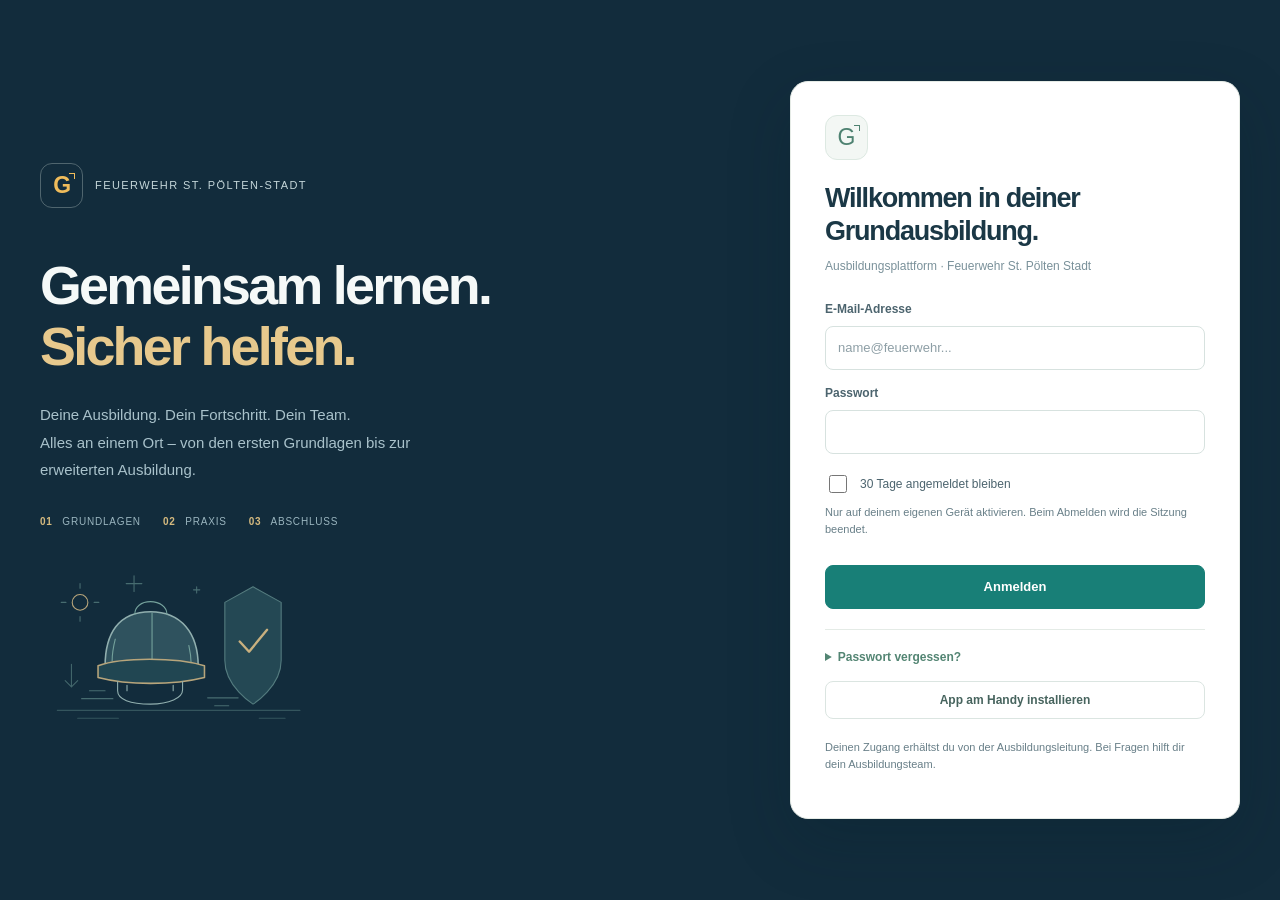
==== commit 3eacb762: "Grundausbildung im Design der Kraftfahrerausbildung gestalten (Frontend 1.13.17) Neue gemeinsame Ges" ====
--- a/index.html
+++ b/index.html
@@ -1,6 +1,6 @@
 <!doctype html>
 <html lang="de"><head><meta charset="utf-8"><meta name="viewport" content="width=device-width,initial-scale=1">
-<meta name="theme-color" content="#10283f"><meta name="apple-mobile-web-app-capable" content="yes"><meta name="apple-mobile-web-app-title" content="Grundausbildung"><link rel="manifest" href="./manifest.webmanifest"><link rel="icon" type="image/png" href="./feuerwehrauto-safe-v2-192.png"><link rel="apple-touch-icon" href="./feuerwehrauto-safe-v2-192.png"><title>Grundausbildung | Feuerwehr</title>
+<meta name="theme-color" content="#122c3c"><meta name="apple-mobile-web-app-capable" content="yes"><meta name="apple-mobile-web-app-title" content="Grundausbildung"><link rel="manifest" href="./manifest.webmanifest"><link rel="icon" type="image/png" href="./feuerwehrauto-safe-v2-192.png"><link rel="apple-touch-icon" href="./feuerwehrauto-safe-v2-192.png"><title>Grundausbildung | Feuerwehr</title>
 <style>
 :root{--navy:#10283f;--navy2:#193a59;--blue:#175eae;--bg:#f3f6f9;--card:#fff;--text:#193047;--muted:#6b7e90;--line:#dee6ef;--green:#187348;--red:#a33b39;--orange:#ae6d14}
 *{box-sizing:border-box}body{margin:0;background:var(--bg);font-family:system-ui,-apple-system,Segoe UI,Roboto,Arial,sans-serif;color:var(--text)}button,input,select,textarea{font:inherit}button{cursor:pointer}a{color:var(--blue);word-break:break-word}.hidden{display:none!important}
@@ -59,8 +59,8 @@
 .ga-home-tasks{display:grid;gap:8px}.ga-home-task{width:100%;display:flex;align-items:center;gap:11px;text-align:left;padding:10px 11px;border:1px solid #e2eaf1;border-radius:11px;background:#f9fbfd;color:#173c59}.ga-home-task:hover{background:#edf6fd;border-color:#b7d7ed}.ga-home-task>span:nth-child(2){flex:1;min-width:0}.ga-home-task strong,.ga-home-task small{display:block}.ga-home-task strong{font-size:13px}.ga-home-task small{margin-top:3px;color:#647b8e;font-size:12px;line-height:1.4}.ga-home-task>span:last-child{font-size:22px;color:#6f91aa}.ga-home-task-count{display:grid;place-items:center;flex:none;min-width:37px;height:37px;border-radius:10px;background:#e9f3fa;color:#285b7b;font-weight:800}.ga-home-task-count.has-items{background:#fff1d8;color:#936015}.ga-home-person-icon{display:grid;place-items:center;width:37px;height:37px;flex:none;border-radius:10px;background:#eaf4fc;font-size:18px}.ga-home-task:focus-visible,.ga-home-more summary:focus-visible{outline:3px solid #75b5ec;outline-offset:2px}
 @media(max-width:900px){.ga-home-stats{grid-template-columns:repeat(2,minmax(0,1fr))}}
 @media(max-width:460px){.ga-lead-home .ga-trainer-hero-mark{display:none}}
-</style><link rel="stylesheet" href="./admin-ui.css"></head><body>
-<div id="login" class="login-wrap"><div class="login-card"><div class="logo">🚒</div><h1>Grundausbildung</h1><p class="sub">Ausbildungsplattform · Feuerwehr St. Pölten Stadt</p><form id="loginForm"><label>E-Mail-Adresse</label><input type="email" name="email" autocomplete="username" required placeholder="name@feuerwehr..."><label>Passwort</label><input type="password" name="password" autocomplete="current-password" required><div id="loginError" class="hidden error"></div><label class="inline-check ga-stay-logged"><input type="checkbox" name="remember" value="JA"> 30 Tage angemeldet bleiben</label><p class="small muted" style="margin:6px 0 11px">Nur auf deinem eigenen Gerät aktivieren. Beim Abmelden wird die Sitzung beendet.</p><button class="primary full" style="margin-top:8px" type="submit">Anmelden</button></form>
+</style><link rel="stylesheet" href="./admin-ui.css?v=berichtdetails-1"><link rel="stylesheet" href="./platform-theme.css?v=1.13.17"></head><body>
+<div id="login" class="login-wrap"><section class="ga-login-intro" aria-label="Feuerwehr St. Pölten-Stadt"><div class="ga-login-brand"><span class="ga-brand-symbol" aria-hidden="true">G</span><span>FEUERWEHR ST. PÖLTEN-STADT</span></div><h2>Gemeinsam lernen.<br><span>Sicher helfen.</span></h2><p>Deine Ausbildung. Dein Fortschritt. Dein Team.<br>Alles an einem Ort – von den ersten Grundlagen bis zur erweiterten Ausbildung.</p><div class="ga-login-steps"><span><b>01</b> Grundlagen</span><span><b>02</b> Praxis</span><span><b>03</b> Abschluss</span></div><div class="ga-login-illustration" aria-hidden="true"></div></section><div class="login-card"><div class="logo" aria-hidden="true">G</div><h1>Willkommen in deiner Grundausbildung.</h1><p class="sub">Ausbildungsplattform · Feuerwehr St. Pölten Stadt</p><form id="loginForm"><label>E-Mail-Adresse</label><input type="email" name="email" autocomplete="username" required placeholder="name@feuerwehr..."><label>Passwort</label><input type="password" name="password" autocomplete="current-password" required><div id="loginError" class="hidden error"></div><label class="inline-check ga-stay-logged"><input type="checkbox" name="remember" value="JA"> 30 Tage angemeldet bleiben</label><p class="small muted" style="margin:6px 0 11px">Nur auf deinem eigenen Gerät aktivieren. Beim Abmelden wird die Sitzung beendet.</p><button class="primary full" style="margin-top:8px" type="submit">Anmelden</button></form>
 <details class="ga-forgot-panel"><summary>Passwort vergessen?</summary><form id="gaForgotForm"><label>E-Mail-Adresse deines Zugangs</label><input type="email" name="email" autocomplete="username" required placeholder="name@feuerwehr..."><div class="small muted" id="gaForgotResult" role="status"></div><button type="submit" class="secondary full">Reset-Link anfordern</button></form></details>
 <div id="invitePanel" class="hidden">
   <div class="notice">Persönlicher Einladungslink</div>
@@ -74,8 +74,8 @@
 </div>
 <button class="secondary full" style="margin-top:14px" id="installApp" type="button">App am Handy installieren</button>
 <div id="backendInfo" class="small muted" style="margin-top:13px"></div>
-<p class="small muted" style="margin-top:20px">Zugänge werden vom Administrator angelegt. Bei der ersten Installation zuerst das Administrator-Konto in Google Sheets einrichten.</p></div></div>
-<div id="app" class="layout hidden"><div id="gaBackdrop" class="ga-nav-backdrop"></div><aside class="sidebar"><div class="brand">🚒 Grundausbildung<small>Ausbildungsplattform · V1.13.12</small></div><nav id="nav" class="menu"></nav><div class="sidebar-user"><strong id="userName"></strong><span id="userRole"></span><br><button id="logout">Abmelden</button></div></aside><main class="main"><header class="top"><button type="button" class="ga-sidebar-toggle" id="gaOpenMenu">☰ Menü</button><div><h1 id="pageTitle">Übersicht</h1><p id="pageSubtitle">Kurse, Turnusse und Fortschritt</p></div><div class="row"><button id="gaTrainerButton" type="button" class="secondary hidden">Ausbildungsbereich wechseln</button><button id="gaViewButton" type="button" class="secondary hidden">👁 Ansicht wechseln</button><button id="refresh" class="secondary">↻ Aktualisieren</button><button id="installAppTop" class="secondary">App installieren</button><button id="mobileLogout" class="secondary" style="display:none">Abmelden</button></div></header><section id="gaViewChooser" class="panel hidden"><h2>Ansicht wechseln</h2><p>Sieh dir die App eines aktiven Kontos an. Diese Vorschau ist schreibgeschützt.</p><label>Konto und Rolle<select id="gaViewAccount"><option value="">Konto auswählen</option></select></label><div class="btnline"><button id="gaViewPreview" type="button" class="primary">Vorschau öffnen</button><button id="gaViewAdvanced" type="button" class="secondary">Erweiterte Ausbildung verwalten</button><button id="gaViewCancel" type="button" class="secondary">Schließen</button></div><p class="small muted">In der Verwaltung der erweiterten Ausbildung arbeitest du weiterhin als Administrator; Änderungen werden gespeichert.</p></section><div id="gaViewBanner" class="notice hidden"></div><div id="content"></div></main></div><section id="gaTrainerChooser" class="hidden" role="dialog" aria-modal="true" aria-labelledby="gaTrainerTitle" style="position:fixed;inset:0;z-index:1000;background:rgba(16,40,59,.72);display:grid;place-items:center;padding:20px;overflow:auto"><div class="panel" style="width:min(560px,100%);max-height:90vh;overflow:auto"><p class="ga-trainer-kicker">DEIN AUSBILDUNGSBEREICH</p><h2 id="gaTrainerTitle">Wo möchtest du ausbilden?</h2><p>Wähle den Bereich für deine heutige Ausbildung. Du kannst später jederzeit wechseln.</p><div id="gaTrainerChoices" class="ga-trainer-shortcuts"></div><div class="btnline"><button id="gaTrainerCancel" type="button" class="secondary hidden">Abbrechen</button><button type="button" class="secondary" onclick="logout()">Abmelden</button></div></div></section><div id="toast" class="toast hidden"></div>
+<p class="small muted" style="margin-top:20px">Deinen Zugang erhältst du von der Ausbildungsleitung. Bei Fragen hilft dir dein Ausbildungsteam.</p></div></div>
+<div id="app" class="layout hidden"><div id="gaBackdrop" class="ga-nav-backdrop"></div><aside class="sidebar"><div class="brand"><span class="ga-brand-symbol" aria-hidden="true">G</span><span class="ga-brand-copy"><strong>GRUNDAUSBILDUNG</strong><small>FEUERWEHR ST. PÖLTEN-STADT</small><span class="ga-brand-version">Ausbildungsplattform · V1.13.17</span></span></div><nav id="nav" class="menu"></nav><div class="sidebar-user"><strong id="userName"></strong><span id="userRole"></span><br><button id="logout">Abmelden</button></div></aside><main class="main"><header class="top"><button type="button" class="ga-sidebar-toggle" id="gaOpenMenu">☰ Menü</button><div><h1 id="pageTitle">Übersicht</h1><p id="pageSubtitle">Kurse, Turnusse und Fortschritt</p></div><div class="row"><button id="gaTrainerButton" type="button" class="secondary hidden">Ausbildungsbereich wechseln</button><button id="gaViewButton" type="button" class="secondary hidden">👁 Ansicht wechseln</button><button id="refresh" class="secondary" aria-label="Ansicht aktualisieren" title="Ansicht aktualisieren">↻ Aktualisieren</button><button id="installAppTop" class="secondary">App installieren</button><button id="mobileLogout" class="secondary" style="display:none">Abmelden</button></div></header><section id="gaViewChooser" class="panel hidden"><h2>Ansicht wechseln</h2><p>Sieh dir die App eines aktiven Kontos an. Diese Vorschau ist schreibgeschützt.</p><label>Konto und Rolle<select id="gaViewAccount"><option value="">Konto auswählen</option></select></label><div class="btnline"><button id="gaViewPreview" type="button" class="primary">Vorschau öffnen</button><button id="gaViewAdvanced" type="button" class="secondary">Erweiterte Ausbildung verwalten</button><button id="gaViewCancel" type="button" class="secondary">Schließen</button></div><p class="small muted">In der Verwaltung der erweiterten Ausbildung arbeitest du weiterhin als Administrator; Änderungen werden gespeichert.</p></section><div id="gaViewBanner" class="notice hidden"></div><div id="content"></div><footer class="ga-page-footer"><span>Feuerwehr St. Pölten-Stadt</span><span>Ausbildung. Praxis. Verantwortung.</span></footer></main></div><section id="gaTrainerChooser" class="hidden" role="dialog" aria-modal="true" aria-labelledby="gaTrainerTitle" style="position:fixed;inset:0;z-index:1000;background:rgba(16,40,59,.72);display:grid;place-items:center;padding:20px;overflow:auto"><div class="panel" style="width:min(560px,100%);max-height:90vh;overflow:auto"><p class="ga-trainer-kicker">DEIN AUSBILDUNGSBEREICH</p><h2 id="gaTrainerTitle">Wo möchtest du ausbilden?</h2><p>Wähle den Bereich für deine heutige Ausbildung. Du kannst später jederzeit wechseln.</p><div id="gaTrainerChoices" class="ga-trainer-shortcuts"></div><div class="btnline"><button id="gaTrainerCancel" type="button" class="secondary hidden">Abbrechen</button><button type="button" class="secondary" onclick="logout()">Abmelden</button></div></div></section><div id="toast" class="toast hidden"></div>
 <script src="./config.js"></script>
 <script>
 'use strict';
@@ -394,7 +394,7 @@
  ['users','Zugänge'],['rights','Ausbilderrechte'],['reports','Mängel & Ideen'],
  ['reviews','Kursbewertungen'],['questionnaires','Bewertungsfragebögen'],['messages','Nachrichten'],['adminMails','Verwaltungs-Mails'],['pushadmin','Push-Steuerung']
  ]:advanced?[
- ['advOverview','Erweiterte Übersicht'],['advReady','GAB-Absolventen'],['advMembers','Teilnehmer & Gäste'],['advInvite','Teilnehmer einladen'],
+ ['advOverview','Erweiterte Übersicht'],['advReady','GAB-Absolventen'],['advMembers','Teilnehmer & Gäste'],['advAccess','Eigene Zugänge'],['advInvite','Teilnehmer einladen'],['advChecks','Erweiterte Checklisten'],
  ['courses','Kurskatalog'],['projects','Kursprojekte'],['quizzes','Quizverwaltung'],
  ['terms','Termine'],['attendance','Durchführung'],['trainingReports','Tätigkeitsberichte'],['freeActivities','Freie Tätigkeiten'],
  ['turnus','Turnusse'],['advQual','Qualifikationen'],['questionnaires','Bewertungsfragebögen'],
@@ -414,7 +414,7 @@
  return personal.concat([['notifications','Benachrichtigungen']]);
 }
 function title(){return ({
- adminMails:'Verwaltungs-Mails',advOverview:'Erweiterte Übersicht',advReady:'GAB-Absolventen',advMembers:'Teilnehmer & Gäste',advInvite:'Teilnehmer einladen',advQual:'Qualifikationen der erweiterten Ausbildung',overview:'Übersicht',trainerHome:'Meine Übersicht',courses:'Kurse & Unterlagen',projects:'Kursprojekte',quizzes:'Quizverwaltung',myquiz:'Meine Wissenstests',
+ adminMails:'Verwaltungs-Mails',advAccess:'Eigene Teilnehmerzugänge',advChecks:'Erweiterte Checklisten',advOverview:'Erweiterte Übersicht',advReady:'GAB-Absolventen',advMembers:'Teilnehmer & Gäste',advInvite:'Teilnehmer einladen',advQual:'Qualifikationen der erweiterten Ausbildung',overview:'Übersicht',trainerHome:'Meine Übersicht',courses:'Kurse & Unterlagen',projects:'Kursprojekte',quizzes:'Quizverwaltung',myquiz:'Meine Wissenstests',
  terms:'Ausbildungstermine',turnus:'Turnusse',members:'Mitglieder',qualifications:'Qualifikationen',abschnitt:'Abschnittsmodule A/B',checks:'Checklisten',
  users:'Benutzerzugänge',rights:'Ausbilderberechtigungen',reports:'Mängel & Ideen',
  reviews:'Kursbewertungen',questionnaires:'Bewertungsfragebögen',ratings:'Meine Kursbewertungen',messages:'Nachrichten',
@@ -496,7 +496,7 @@
  }
  $('gaTrainerChooser').classList.add('hidden');$('app').inert=false;
  const tabs=navs();if(!tabs.some(a=>a[0]===VIEW))VIEW=tabs[0][0];$('nav').innerHTML=gaMenuHtml(tabs);$('userName').textContent=STATE.user.Name;$('userRole').textContent=STATE.user.Rolle+(STATE.user.Bereich?' · '+STATE.user.Bereich:'');$('pageTitle').textContent=title();$('pageSubtitle').textContent='FF St. Pölten Stadt · '+STATE.user.Rolle+(STATE.ausbilderBereich?' · '+STATE.ausbilderBereich:'');gaUpdateViewControls();
- const root=$('content');root.innerHTML=VIEW==='adminMails'?gaAdminMailPage():VIEW==='trainerHome'?gaTrainerOverview():VIEW==='advOverview'?gaOrganizerOverview():VIEW==='advReady'?gaOrganizerReady():VIEW==='advMembers'?gaOrganizerMembers():VIEW==='advInvite'?gaOrganizerInvite():VIEW==='advQual'?gaOrganizerQualifications():VIEW==='overview'?overview():VIEW==='courses'?courses():VIEW==='terms'?terms():VIEW==='turnus'?turnusse():VIEW==='members'?members():VIEW==='qualifications'?qualifications():VIEW==='abschnitt'?gaAbschnittOverview():VIEW==='checks'?checks():VIEW==='users'?users():VIEW==='messages'?(STATE.organisatorErweitert?gaOrganizerMessages():messages()):VIEW==='attendance'?gaAttendancePage():VIEW==='trainingReports'?gaTrainingReportsPage():VIEW==='freeActivities'?gaFreeActivityPage():VIEW==='mine'?mine():VIEW==='myterms'?myterms():VIEW==='tasks'?tasks():VIEW==='projects'?projects():VIEW==='quizzes'||VIEW==='myquiz'?quizPage():VIEW==='rights'?rights():VIEW==='reports'?reports():VIEW==='reviews'?reviews():VIEW==='questionnaires'?(STATE.organisatorErweitert?gaOrganizerQuestionnaires():questionnaires()):VIEW==='ratings'?ratings():VIEW==='pushadmin'?pushAdmin():notifications();root.insertAdjacentHTML('afterbegin',gaCoursePrivacyBanner()+gaPushOnboardingBanner());}
+ const root=$('content');root.innerHTML=VIEW==='adminMails'?gaAdminMailPage():VIEW==='trainerHome'?gaTrainerOverview():VIEW==='advOverview'?gaOrganizerOverview():VIEW==='advReady'?gaOrganizerReady():VIEW==='advMembers'?gaOrganizerMembers():VIEW==='advAccess'?gaOrganizerAccounts():VIEW==='advInvite'?gaOrganizerInvite():VIEW==='advQual'?gaOrganizerQualifications():VIEW==='overview'?overview():VIEW==='courses'?courses():VIEW==='terms'?terms():VIEW==='turnus'?turnusse():VIEW==='members'?members():VIEW==='qualifications'?qualifications():VIEW==='abschnitt'?gaAbschnittOverview():VIEW==='checks'||VIEW==='advChecks'?checks():VIEW==='users'?users():VIEW==='messages'?(STATE.organisatorErweitert?gaOrganizerMessages():messages()):VIEW==='attendance'?gaAttendancePage():VIEW==='trainingReports'?gaTrainingReportsPage():VIEW==='freeActivities'?gaFreeActivityPage():VIEW==='mine'?mine():VIEW==='myterms'?myterms():VIEW==='tasks'?tasks():VIEW==='projects'?projects():VIEW==='quizzes'||VIEW==='myquiz'?quizPage():VIEW==='rights'?rights():VIEW==='reports'?reports():VIEW==='reviews'?reviews():VIEW==='questionnaires'?(STATE.organisatorErweitert?gaOrganizerQuestionnaires():questionnaires()):VIEW==='ratings'?ratings():VIEW==='pushadmin'?pushAdmin():notifications();root.insertAdjacentHTML('afterbegin',gaCoursePrivacyBanner()+gaPushOnboardingBanner());}
 function metric(n,text){return '<div class="metric"><div class="n">'+h(n)+'</div><div class="k">'+h(text)+'</div></div>'}
 function overview(){
  const active=STATE.mitglieder.filter(m=>m.Aktiv==='JA');
@@ -1448,6 +1448,11 @@
  else if(type==='course'){if(EDIT)data.ID=EDIT;await doSave('saveCourse',gaCourseFormData(form,fd,data))}
  else if(type==='project'){if(EDIT)data.ID=EDIT;if(form.querySelector('[data-course-planning]'))data.VerantwortlicheIDs=fd.getAll('VerantwortlicheIDs');await doSave('saveProject',data);}
  else if(type==='permissions'){if(form.querySelector('[data-trainer-areas]')){data.Ausbildungsbereiche=fd.getAll('Ausbildungsbereiche');if(!data.Ausbildungsbereiche.length)throw new Error('Bitte mindestens einen Ausbildungsbereich auswählen.');if(!STATE.berechtigungen?.some(p=>Array.isArray(p.Ausbildungsbereiche)))throw new Error('Bitte zuerst Code.gs 1.13.5 aktualisieren.');}await doSave('setPermission',data);}
+ else if(type==='accountEdit'){
+  const current=(role()==='Administrator'?STATE.benutzer:STATE.verwalteteZugaenge||[]).find(u=>u.ID===data.BenutzerID);
+  if(current?.Aktiv==='JA'&&data.Aktiv==='NEIN'&&!confirm('Diesen Zugang deaktivieren? Anmeldungen werden beendet; Mitglied und Ausbildungsnachweise bleiben erhalten.'))return;
+  await doSave('saveAccount',data);
+ }
  else if(type==='roleChange'){
   const old=by(STATE.benutzer,data.BenutzerID);
   if(!old)throw new Error('Zugang nicht gefunden.');
@@ -1522,7 +1527,11 @@
  else if(type==='advMember'){
   for(const [selector,field] of [['[data-transponder-field]','TransponderErforderlich'],['[data-pager-field]','PagerErforderlich'],['[data-blaulicht-field]','BlaulichtErforderlich'],['[data-zeugkammer-field]','ZeugkammerAnfordern']])
    if(form.querySelector(selector))data[field]=fd.has(field)?'JA':'NEIN';
-  await doSave('saveMember',{...data,Ausbildungsweg:'Erweiterte Ausbildung'});
+  const r=await api('saveMember',{...data,Ausbildungsweg:'Erweiterte Ausbildung'});if(typeof GA_ORG_MEMBER_EDIT!=='undefined')GA_ORG_MEMBER_EDIT='';tip(r.message||'Mitglied gespeichert.');await reload();
+ }
+ else if(type==='advancedTransfer'){
+  if(!confirm('Dieses Mitglied nach dem bestätigten GAB-Abschluss zur vollständigen Mitgliedsverwaltung an die erweiterte Ausbildung übergeben? GAB-Turnus und Nachweise bleiben erhalten.'))return;
+  await doSave('transferAdvancedMember',{...data,Bestaetigt:true});
  }
  else if(type==='advEnroll')await doSave('saveAdvancedEnrollment',data);
  else if(type==='advInvite')await doSave('inviteUser',{MitgliedID:data.MitgliedID,Rolle:'Teilnehmer'});
@@ -1530,4 +1539,5 @@
  else if(type==='advDirect')await doSave('sendDirect',data);
  }catch(err){tip(err.message||'Speichern fehlgeschlagen.',true)}finally{if(btn)btn.disabled=false}
 });
-</script><script src="./aid-ui.js?v=mailbestaetigung-1"></script><script src="./quiz-ui.js?v=abschluss-1"></script><script src="./admin-ui.js?v=verwaltungsmails-7"></script><script src="./training-report-ui.js?v=berichtmail-1"></script><script src="./free-activity-ui.js?v=berichtmail-1"></script><script src="./organizer-ui.js?v=aufnahme-1"></script></body></html>
+</script><script src="./aid-ui.js?v=mailbestaetigung-1"></script><script src="./quiz-ui.js?v=abschluss-1"></script><script src="./admin-ui.js?v=verwaltungsmails-10"></script><script src="./training-report-ui.js?v=berichtdetails-2"></script><script src="./free-activity-ui.js?v=berichtdetails-1"></script><script src="./organizer-ui.js?v=verwaltung-3"></script></body></html>
+
--- a/admin-ui.css
+++ b/admin-ui.css
@@ -523,3 +523,6 @@
 .ga-self-check-grid>span{display:block;background:#f2f7fc;border:1px solid #deebf4;border-radius:9px;padding:9px 11px;font-size:12px}
 #gaParticipantCheckFeedback{white-space:pre-wrap;overflow-wrap:anywhere;line-height:1.65;margin-top:12px}
 @media(max-width:600px){.ga-self-check-grid{grid-template-columns:1fr}}
+
+/* Stb.-Nr. direkt neben dem dokumentierten Ausbilder. */
+.ga-report-trainer-row{display:grid;grid-template-columns:minmax(0,1fr) 125px;gap:12px;align-items:center}.ga-report-trainer-number{font-size:.85rem;margin:0}.ga-report-trainer-number input{margin-top:4px}.ga-report-trainer-row .ga-attendance-choice{margin:0}@media(max-width:480px){.ga-report-trainer-row{grid-template-columns:minmax(0,1fr) 95px;gap:8px}}
--- a/platform-theme.css
+++ b/platform-theme.css
@@ -0,0 +1,44 @@
+/* Grundausbildung 1.13.17 · gemeinsame Gestaltung mit der Kraftfahrerausbildung.
+   Ausschließlich Darstellung. Rollen, Berechnungen und Datenzugriff bleiben im bestehenden Code. */
+:root{--navy:#122c3c;--navy2:#1d4052;--blue:#146e66;--bg:#f3f5f5;--card:#fff;--text:#183344;--muted:#687f88;--line:#e0e8e7;--green:#216c52;--red:#a84540;--orange:#916621;--ga-accent:#187f77;--ga-gold:#efbc5b;--ga-radius:15px}
+html{scroll-padding-top:110px}body{background:var(--bg);color:var(--text);font-family:"DM Sans",-apple-system,BlinkMacSystemFont,"Segoe UI",Arial,sans-serif;font-size:14px;line-height:1.55;-webkit-font-smoothing:antialiased}h1,h2,h3,h4{letter-spacing:-.035em;line-height:1.25}a{color:var(--blue);text-underline-offset:3px}button,a,input,select,textarea{-webkit-tap-highlight-color:transparent;touch-action:manipulation}button{transition:background .15s,border-color .15s,box-shadow .15s}button:disabled{cursor:default;opacity:.55}button:focus-visible,a:focus-visible,summary:focus-visible{outline:3px solid #72aba3;outline-offset:3px}button,input,select,textarea{font-family:inherit}[hidden]{display:none!important}
+/* Rahmen und Navigation */
+.layout{grid-template-columns:264px minmax(0,1fr);align-items:start;min-height:100dvh}.sidebar{height:100dvh;background:var(--navy);padding:26px 18px 18px;display:flex;flex-direction:column;position:sticky;top:0;overflow:hidden;color:white}.brand{display:flex;gap:12px;align-items:center;padding:3px 5px 25px;flex-shrink:0;font-size:15px;line-height:1.25;letter-spacing:.04em}.ga-brand-symbol{display:grid;place-items:center;flex-shrink:0;width:43px;height:45px;border:1px solid #8c9e9f80;border-radius:12px;color:var(--ga-gold);font-weight:600;font-size:23px;letter-spacing:-.06em}.ga-brand-copy{font-size:12px;letter-spacing:.07em}.ga-brand-copy strong{display:block;font-size:12px;font-weight:750}.brand .ga-brand-copy small{color:#a9b9be;font-size:9px;line-height:1.5;font-weight:500;letter-spacing:.13em;margin-top:5px}.ga-brand-version{display:block;color:#8da4af;font-size:9px;letter-spacing:.04em;margin-top:4px}.menu{flex:1;min-height:0;overflow-y:auto;overflow-x:hidden;gap:2px;padding-right:4px;scrollbar-width:thin;scrollbar-color:#47616d transparent}.ga-nav-group{margin-bottom:17px}.ga-nav-heading{font-size:9px;letter-spacing:.14em;color:#91a9b4;font-weight:600;padding:12px 11px 7px}.menu button,.ga-nav-group button{display:flex;align-items:center;gap:11px;position:relative;color:#bacbd2;font-size:12px;font-weight:500;line-height:1.4;border-radius:8px;padding:11px 12px;width:100%;text-align:left;white-space:normal;min-height:41px}.menu button::before{content:"";display:block;flex:none;width:17px;height:17px;background:currentColor;opacity:.8;mask:var(--ga-menu-icon) center/contain no-repeat;-webkit-mask:var(--ga-menu-icon) center/contain no-repeat}.menu button.active,.menu button[aria-current=page]{background:#294654;color:#f0f7f7}.menu button:hover{background:#233e4d;color:white}.menu button.active::before{color:#e2bb71;opacity:1}.menu .pillcount{margin-left:auto;background:#365d64;color:#eef9f4;font-size:10px;min-width:19px;text-align:center}.sidebar-user{margin:14px 4px 0;border-top:1px solid #ffffff17;padding:17px 7px 0;flex:none;font-size:10px;color:#95abb6}.sidebar-user strong{font-size:12px;color:#e1eced;font-weight:650;margin-bottom:4px}.sidebar-user button{border:1px solid #57717d;border-radius:7px;padding:6px 12px;font-size:10px;color:#d1e2e6;background:transparent;margin-top:9px}.sidebar-user button:hover{background:#294654}.main{max-width:none;margin:0;padding:0 36px 28px;min-width:0;width:100%}.top{position:sticky;top:0;z-index:12;margin:0 -36px 29px;padding:19px 36px;background:#ffffffed;backdrop-filter:blur(12px);border-bottom:1px solid var(--line);min-height:86px;gap:18px;flex-wrap:wrap}.top>div:first-of-type{flex:1;min-width:160px}.top h1{font-size:20px;font-weight:700;letter-spacing:-.025em}.top p{font-size:10px;color:#809199;margin:5px 0 0}.top>.row{gap:7px}.top>.row button{font-size:11px;padding:8px 11px;border:1px solid var(--line);background:#fff;border-radius:8px;color:#506b77;min-height:35px}.top>.row button:hover{background:#eef4f2;border-color:#b5cbc5}#refresh{font-size:0;width:36px;padding:6px}#refresh::after{content:'↻';font-size:22px;line-height:1}.ga-sidebar-toggle{background:white;border:1px solid var(--line);border-radius:8px;color:var(--navy);font-size:12px}#content{max-width:1360px;margin:0 auto;min-width:0}.ga-page-footer{max-width:1360px;margin:32px auto 0;border-top:1px solid var(--line);padding-top:18px;display:flex;gap:15px;justify-content:space-between;font-size:9px;letter-spacing:.08em;text-transform:uppercase;color:#80959c}#gaViewBanner{max-width:1360px;margin:0 auto 20px;background:#edf5f2;color:#326b5f;border:1px solid #cce2d9}#gaViewChooser{max-width:1360px;margin:0 auto 20px}
+/* Einheitliche Karten und Formulare */
+.panel,.ga-trainer-panel{border:1px solid var(--line);border-radius:var(--ga-radius);background:#fff;padding:23px;box-shadow:none;margin:17px 0}.panel h2,.ga-trainer-panel-head h2{font-size:18px;color:var(--text);margin:0 0 11px}.panel h3{font-size:15px;color:var(--text)}.panel p{line-height:1.7}.panel>.row h2{margin-bottom:5px}.panel>.panel{background:#fbfdfc}.primary,.secondary,.smallbtn{border-radius:8px;font-size:12px;font-weight:650;line-height:1.4;min-height:38px;padding:10px 14px;box-shadow:none}.primary{background:var(--ga-accent);border:1px solid var(--ga-accent);color:white}.primary:hover{background:#126b64;border-color:#126b64}.secondary{background:white;border:1px solid #dbe5e1;color:#47645e}.secondary:hover{background:#f0f6f3;border-color:#afcbc0}.smallbtn{min-height:31px;padding:7px 10px;background:#f0f5f3;color:#347368;border:1px solid #dce9e3;font-size:11px}.smallbtn:hover{background:#e3f0e8}.smallbtn.danger{color:var(--red);background:#fdf2ef;border-color:#ebd7d3}label{color:#4c646e;font-size:12px;font-weight:650;margin:14px 0 7px}input:not([type=checkbox]):not([type=radio]),select,textarea{font-size:13px;border-color:#d7e2df;border-radius:8px;padding:11px 12px;background:#fff;min-width:0;max-width:100%}input:focus,select:focus,textarea:focus{outline:2px solid #c2ded3;border-color:#5b9b8c}input::placeholder,textarea::placeholder{color:#8e9fa6}input[type=checkbox],input[type=radio]{accent-color:var(--ga-accent);flex:none}textarea{line-height:1.7}.inline-check{font-size:13px;font-weight:500}.btnline{gap:8px;margin-top:16px}.notice{border:1px solid #d5e8df;border-radius:9px;padding:13px 16px;background:#eef6f2;color:#3c6c5d;line-height:1.65;font-size:12px}.success{border:1px solid #d1e7db;background:#edf7f0;color:#2a6e50}.error{border:1px solid #edceca;background:#fdf0ed;color:#a24f45}.tag{border-radius:6px;padding:5px 9px;background:#f0f4f3;color:#657c79;font-size:11px}.tag.ok{background:#e8f3ed;color:#2d7857}.tag.blue{background:#edf3f4;color:#3e7683}.tag.warn{background:#fff4dd;color:#926c25}.tag.bad{background:#fbeee9;color:#a65146}.metric,.ga-kpi,.ga-member-stat,.ga-trainer-stat{border:1px solid var(--line);border-radius:13px;padding:20px;background:white;box-shadow:none;gap:7px}.metric .n,.ga-kpi strong,.ga-member-stat strong,.ga-trainer-stat strong{font-size:31px;line-height:1.15;font-weight:750;color:var(--text);letter-spacing:-.04em}.metric .k,.ga-kpi span,.ga-member-stat span,.ga-trainer-stat span{font-size:12px;font-weight:650;color:#58707a}.ga-kpi small,.ga-trainer-stat small,.ga-member-stat small{font-size:11px;color:#7a9099;line-height:1.5}.cards,.ga-kpis{gap:14px}.tablewrap{border:1px solid var(--line);border-radius:10px;overflow:auto}table{font-size:12px}th{background:#f6f8f7;color:#768d95;font-size:10px;text-transform:uppercase;letter-spacing:.055em;font-weight:600;white-space:nowrap}td,th{padding:14px;border-color:#e9efec}tbody tr:hover{background:#fbfdfc}td{line-height:1.6}td:last-child{min-width:90px}.item,.ga-term-card,.ga-project-card,.ga-admin-person,.ga-member-list{border-color:var(--line);border-radius:11px;background:white}.ga-person-list,.ga-person-detail{border-color:var(--line)}.ga-person-item.active,.ga-person-list button.active{background:#edf6f1;border-color:#a5c8b9}.ga-admin-toolbar,.ga-task-form,.ga-qual-approval,.ga-course-planning,.ga-review-block{background:#f7faf8;border-color:var(--line);border-radius:11px}.ga-member-form{border-color:#b9d3c9;box-shadow:none}.ga-page-heading h2{font-size:24px;color:var(--text)}.ga-page-heading p,.ga-dim{color:var(--muted)}.ga-admin-two,.ga-trainer-columns,.ga-review-grid{gap:19px}.ga-check-tabs button.active,.ga-tabs button.active{background:var(--navy);color:white;border-color:var(--navy)}.ga-alert,.ga-review-note{background:#fff8e9;border-left-color:#d9ac54;color:#8e6a2d}.toast{z-index:1100;background:var(--navy);border-radius:10px;font-size:13px}.toast.err{background:var(--red)}
+/* Startseiten für Leitung, Organisator, Ausbilder und Teilnehmer */
+.ga-trainer-home{max-width:none}.ga-trainer-hero,.ga-member-hero,.ga-admin-intro,.ga-review-banner{background:linear-gradient(112deg,#122c3c,#214758);border-radius:18px;color:#fff;box-shadow:none}.ga-trainer-hero{padding:35px 38px;min-height:236px;position:relative;gap:24px}.ga-trainer-hero::before{display:none}.ga-trainer-hero>div:first-child{max-width:690px;position:relative;z-index:1}.ga-trainer-hero h2{font-size:clamp(28px,3.3vw,39px);letter-spacing:-.045em;line-height:1.16;margin-bottom:12px}.ga-trainer-hero p:not(.ga-trainer-eyebrow){font-size:14px;line-height:1.7;color:#bfd3dc;max-width:560px}.ga-trainer-eyebrow,.ga-eyebrow{font-size:10px;font-weight:650;letter-spacing:.14em}.ga-trainer-hero .ga-trainer-eyebrow{color:#b4c7cd;margin-bottom:14px}.ga-trainer-hero-mark{display:block;flex:0 1 280px;width:280px;height:190px;min-width:150px;background:url('./ausbildung-illustration.svg') center/contain no-repeat;border:0;border-radius:0;font-size:0;opacity:.95}.ga-trainer-hero-button{font-size:12px;font-weight:650;background:#f4f8f5;color:#244d47;border-radius:8px;padding:11px 16px;min-height:41px;margin-top:23px;box-shadow:none}.ga-trainer-hero-button:hover{background:white}.ga-trainer-stats{margin:20px 0 25px;gap:14px}.ga-home-stats{grid-template-columns:repeat(4,minmax(0,1fr))}.ga-trainer-stat{min-height:117px;justify-content:center}.ga-trainer-stat span{order:-1;color:#6b818c;font-size:11px;font-weight:500}.ga-trainer-panel{padding:25px}.ga-trainer-panel-head{margin-bottom:19px;gap:16px;align-items:center}.ga-trainer-panel-head h2{margin-bottom:5px;letter-spacing:-.025em;font-size:19px}.ga-trainer-panel-head p:not(.ga-trainer-kicker){font-size:12px;line-height:1.6;color:#7a8c94}.ga-trainer-kicker{color:#5a8c7f;font-size:9px;font-weight:650;letter-spacing:.13em}.ga-trainer-shortcuts{grid-template-columns:repeat(4,minmax(0,1fr));gap:12px}.ga-trainer-shortcut{display:flex;position:relative;flex-direction:column;align-items:flex-start;gap:12px;min-height:151px;padding:19px 17px;border:1px solid #e6ece9;border-radius:11px;background:#f7f9f8;color:var(--text);box-shadow:none}.ga-trainer-shortcut:hover{background:#f0f7f3;border-color:#b6d1c3}.ga-trainer-shortcut>span:nth-child(2){flex:initial;width:100%}.ga-trainer-shortcut-icon{width:29px;height:29px;border-radius:8px;background:#e8f2ed;font-size:17px;color:var(--ga-accent)}.ga-trainer-shortcut strong{font-size:12px;font-weight:700;line-height:1.4}.ga-trainer-shortcut small{font-size:11px;line-height:1.5;color:#748d96;margin-top:6px}.ga-trainer-shortcut .ga-trainer-arrow,.ga-trainer-shortcut>span:last-child:not(:nth-child(2)){position:absolute;top:15px;right:16px;font-size:20px;color:#96aaa9}.ga-home-more{border-top:1px solid var(--line);padding-top:8px;margin-top:20px}.ga-home-more summary{color:#3d7a6b;font-size:12px;font-weight:600;padding:9px 0}.ga-home-more[open] .ga-trainer-shortcuts{margin-top:12px}.ga-home-task{background:#fff;border-color:var(--line);border-radius:9px;padding:13px 12px}.ga-home-task:hover{background:#f5f9f6;border-color:#bad3c6}.ga-home-task strong{font-size:12px}.ga-home-task small{font-size:11px;color:#7a8e96}.ga-home-task-count{background:#eaf3ed;color:#417c65;border-radius:9px;font-size:14px}.ga-home-task-count.has-items{background:#fff3d8;color:#986a24}.ga-trainer-appointment,.ga-trainer-module,.ga-trainer-notice{border-color:#e6ede9;padding-block:17px}.ga-trainer-calendar,.ga-home-person-icon{background:#edf4f0;color:#427b67;border-radius:10px}.ga-trainer-when{font-size:11px;color:#387865}.ga-trainer-appointment h3{font-size:15px;color:var(--text);font-weight:650}.ga-trainer-detail{font-size:12px;color:#7c9299}.ga-trainer-notice-dot{background:#65a38c}.ga-trainer-badge{color:#45836a;background:#edf5ef;font-size:10px;border-radius:5px}.ga-trainer-empty{background:#f8faf9;border:1px dashed #d9e5de;border-radius:9px;padding:18px;color:#7b8f96;font-size:12px;line-height:1.6}.ga-trainer-module strong{font-size:13px;color:var(--text)}.ga-trainer-module p,.ga-trainer-module small,.ga-trainer-notice small{color:#7b8e95}.ga-trainer-notice strong{font-size:13px}.ga-trainer-project span{background:#eef5f0;color:#47765f}.ga-home-stats .ga-trainer-stat:last-child{grid-column:auto}.ga-member-hero{padding:31px 34px;gap:30px}.ga-member-hero h2{font-size:32px}.ga-member-hero p{color:#c5d8dd;font-size:14px}.ga-progress-card{background:#ffffff0e;border-color:#ffffff26;border-radius:13px;padding:20px}.ga-progress-card strong{color:#f4cd84}.ga-progress-track{height:7px;background:#ffffff20}.ga-progress-track span{background:#e9bd6c}.ga-member-stats{gap:14px;margin:20px 0}.ga-next-date{color:#45836f;background:#edf4f0;border-radius:10px;font-size:13px}.ga-course-dot{background:#ebf3ee;color:#54816e;border-radius:8px}.ga-member-fold{border-color:var(--line);border-radius:13px}.ga-member-fold>summary{font-size:14px;padding:18px 22px}.ga-fold-body{padding:18px 22px}.ga-qualification-grid>div{background:#f8faf9;border-color:var(--line)}.ga-review-panel .row h2{font-size:25px}.ga-review-block h3{color:#426d60}.ga-action-grid button{background:#f7f9f8;border-color:var(--line);border-radius:10px;color:#375e54}.ga-action-grid button:hover{background:#edf5ef;border-color:#b5cdbf}
+/* Quiz und Ausbildungsdurchführung */
+.q-studio-hero{background:linear-gradient(112deg,#122c3c,#214758);padding:27px 29px}.q-studio-hero h2{color:white;letter-spacing:-.03em}.q-studio-settings,.ga-quiz-config,.q-editor-item{background:#f7faf8;border-color:#dce7e0}.q-studio-hero .ga-eyebrow{color:#bdd6cf}.q-studio-hero p{color:#c8dbdf}.q-studio-tabs button.active,.q-tabs button.active{background:var(--ga-accent);border-color:var(--ga-accent);color:white}.q-answer,.ga-q-card,.q-editor-item{border-color:var(--line)}.q-answer:has(input:checked){background:#edf6f0;border-color:#9dc9b4}.ga-q-result{background:#f1f8f3;border-color:#bcd8c8}.ga-q-result strong{color:var(--ga-accent)}.ga-quiz-teaser{border-left-color:#6aa48a}.ga-readable{color:#44626b}.ga-term-card{padding:19px}.ga-term-card b{font-size:17px}.ga-review-form{border-color:var(--line)}
+/* Anmeldung */
+.login-wrap{background:#122c3c;display:grid;grid-template-columns:minmax(0,1.1fr) minmax(330px,450px);gap:clamp(35px,6vw,100px);padding:55px max(35px,calc((100vw - 1200px)/2));min-height:100dvh;place-items:center;position:relative}.ga-login-intro{color:white;max-width:600px;justify-self:start}.ga-login-intro .ga-login-brand{color:#c4d6d9;font-size:11px;letter-spacing:.13em;text-transform:uppercase;display:flex;align-items:center;gap:12px;margin-bottom:47px}.ga-login-intro .ga-brand-symbol{width:43px;height:45px}.ga-login-intro h2{font-size:clamp(35px,4.2vw,57px);font-weight:700;letter-spacing:-.05em;line-height:1.13;margin:0 0 24px;color:#f5f9f8}.ga-login-intro h2 span{color:#e7c98d}.ga-login-intro p{max-width:430px;color:#a9c2cb;font-size:15px;line-height:1.85;margin:0 0 30px}.ga-login-steps{display:flex;gap:22px;flex-wrap:wrap;color:#9ab5bf;font-size:10px;letter-spacing:.08em;text-transform:uppercase}.ga-login-steps b{color:#d5ba7f;margin-right:6px}.ga-login-illustration{display:block;width:min(390px,100%);height:180px;background:url('./ausbildung-illustration.svg') left center/contain no-repeat;margin-top:27px;opacity:.85}.login-card{position:relative;border:1px solid #e5ebe6;border-radius:18px;padding:33px 34px;background:#fff;box-shadow:0 22px 65px #071c2833;max-width:450px;width:100%}.login-card .logo{border:1px solid #dde9e2;border-radius:12px;width:43px;height:45px;color:#4e8271;background:#f3f7f4;font-size:23px;margin-bottom:22px}.login-card h1{font-size:27px;letter-spacing:-.045em;color:#1b3846;line-height:1.2;margin-bottom:10px}.login-card .sub{color:#7a919a;font-size:12px;line-height:1.6;margin-bottom:24px}.login-card .small{font-size:11px}.login-card .primary{min-height:44px;margin-top:16px!important;font-size:13px}.login-card label{font-size:12px}.login-card .inline-check{font-size:12px;margin-top:18px}.ga-forgot-panel{border:0;border-top:1px solid #e4ebe6;background:transparent;padding:18px 0 0;border-radius:0;margin-top:20px}.ga-forgot-panel summary{font-size:12px;color:#538573}.ga-login-support{border-top:1px solid var(--line);padding-top:15px}.login-wrap .ga-login-steps span{white-space:nowrap}
+@media(min-width:1600px){.main{padding-inline:48px}.top{margin-inline:-48px;padding-inline:48px}.ga-trainer-hero{min-height:258px}.ga-trainer-hero-mark{flex-basis:320px;width:320px;height:205px}}
+@media(max-width:1200px){.layout{grid-template-columns:238px minmax(0,1fr)}.sidebar{padding-inline:14px}.main{padding-inline:27px}.top{margin-inline:-27px;padding-inline:27px}.ga-trainer-hero{padding:30px}.ga-trainer-hero-mark{flex-basis:200px;min-width:130px;height:165px}.ga-trainer-shortcuts{grid-template-columns:repeat(3,minmax(0,1fr))}.ga-home-stats{grid-template-columns:repeat(2,minmax(0,1fr))}.ga-trainer-hero p:not(.ga-trainer-eyebrow){font-size:13px}.ga-trainer-panel{padding:22px}.ga-trainer-columns{grid-template-columns:1fr}.ga-trainer-columns>.ga-trainer-panel:last-child:nth-child(odd){grid-column:auto}}
+@media(max-width:900px){.ga-trainer-hero-mark{display:none}.ga-trainer-shortcuts{grid-template-columns:repeat(2,minmax(0,1fr))}.ga-trainer-hero>div:first-child{max-width:none}.login-wrap{grid-template-columns:1fr;padding:30px 20px;gap:26px}.ga-login-intro{justify-self:center;max-width:450px;width:100%;text-align:center}.ga-login-intro .ga-login-brand{justify-content:center;margin-bottom:0;font-size:10px}.ga-login-intro h2,.ga-login-intro>p,.ga-login-steps,.ga-login-illustration{display:none}.ga-member-hero{padding:27px}}
+@media(max-width:840px){.layout{display:block}.sidebar{display:flex!important;position:fixed!important;width:min(282px,85vw);padding:25px 17px 18px!important;height:100dvh!important;overflow:hidden!important}.menu{display:block!important;overflow-y:auto!important;overflow-x:hidden!important}.menu button,.ga-nav-group button{display:flex!important;min-height:43px;padding:11px 12px;font-size:12px}.brand{font-size:15px;padding:4px 5px 25px}.sidebar-user{padding-top:16px}.ga-nav-heading{padding-top:12px}.ga-sidebar-toggle{display:inline-flex;align-items:center;gap:7px;min-height:35px;padding:8px 10px;background:white;border:1px solid var(--line);font-size:12px}.main{padding:0 20px 22px!important}.top{margin:0 -20px 23px;padding:15px 20px;gap:12px;min-height:75px}.top>div:first-of-type{min-width:110px}.top h1{font-size:18px}.top p{font-size:10px}.top>.row{width:100%;justify-content:flex-start;gap:7px;overflow-x:auto}.top>.row button{font-size:11px;padding:8px 10px;flex-shrink:0}.top #refresh{font-size:0;width:35px}.ga-trainer-hero{padding:28px;min-height:218px}.ga-trainer-hero h2{font-size:32px}.ga-trainer-panel,.panel{padding:21px}.ga-trainer-stat{padding:17px;min-height:108px}.ga-trainer-stats{gap:11px;margin:16px 0 21px}.ga-member-hero{grid-template-columns:1fr;gap:22px}.ga-member-hero h2{font-size:30px}.ga-member-stats{gap:10px}.ga-member-stat{padding:16px}.ga-page-footer{font-size:8px;margin-top:25px}html{scroll-padding-top:145px}}
+@media(max-width:520px){.main{padding:0 16px 22px!important}.top{margin-inline:-16px;padding:13px 16px;gap:9px}.top h1{font-size:17px}.top>.row{gap:6px}.top>.row button{font-size:10px;min-height:32px;padding:7px 9px}.top p{font-size:9px}.ga-trainer-hero{padding:26px 23px;min-height:210px;border-radius:14px}.ga-trainer-hero h2{font-size:31px}.ga-trainer-hero p:not(.ga-trainer-eyebrow){font-size:12px;line-height:1.7}.ga-trainer-eyebrow{font-size:9px;letter-spacing:.11em}.ga-trainer-hero-button{font-size:11px;margin-top:20px}.ga-trainer-shortcuts{grid-template-columns:repeat(2,minmax(0,1fr));gap:9px}.ga-trainer-shortcut{min-height:147px;padding:16px 13px;gap:12px}.ga-trainer-shortcut strong{font-size:12px}.ga-trainer-shortcut small{font-size:10px}.ga-trainer-shortcut-icon{width:27px;height:27px;font-size:16px}.ga-trainer-shortcut .ga-trainer-arrow{right:12px}.ga-trainer-stat{padding:15px 14px;min-height:106px}.ga-trainer-stat strong{font-size:29px}.ga-trainer-stat span{font-size:10px}.ga-trainer-stat small{font-size:10px}.ga-trainer-stats,.ga-home-stats{grid-template-columns:repeat(2,minmax(0,1fr));gap:9px}.ga-trainer-stat:last-child{grid-column:auto}.ga-trainer-panel,.panel{padding:18px;border-radius:13px}.ga-trainer-panel-head{gap:11px}.ga-trainer-panel-head h2{font-size:17px}.ga-trainer-panel-head p:not(.ga-trainer-kicker){font-size:11px}.ga-trainer-panel-head .smallbtn{font-size:10px;padding:7px 9px}.ga-trainer-kicker{font-size:9px}.ga-trainer-appointment{gap:10px}.ga-trainer-appointment h3{font-size:14px}.ga-trainer-appointment>button{margin-left:0}.ga-trainer-calendar{width:35px;height:37px;font-size:18px}.ga-trainer-detail{font-size:11px}.ga-member-hero{padding:25px 22px;border-radius:14px}.ga-member-hero h2{font-size:28px}.ga-member-stats{grid-template-columns:1fr}.ga-member-stat{flex-direction:row;align-items:center;gap:12px}.ga-member-stat span{flex:1}.ga-member-stat small{max-width:46%;font-size:10px}.ga-member-fold>summary{padding:17px;font-size:13px}.ga-fold-body{padding:15px}.ga-page-heading{flex-wrap:wrap;gap:12px}.ga-page-heading h2{font-size:22px}.ga-page-heading>.primary{max-width:none}.ga-page-footer{flex-direction:column;gap:5px}.ga-member-row{gap:12px}.ga-admin-toolbar{gap:12px}.login-wrap{padding:24px 16px;gap:23px}.login-card{padding:28px 24px;border-radius:15px}.login-card h1{font-size:27px}.login-card .logo{margin-bottom:18px}.q-studio-hero{padding:24px 21px}.q-studio-hero h2{font-size:24px}.q-studio>form{padding-inline:17px}.ga-review-grid{gap:13px}.ga-review-block{padding:16px}}
+@media(max-width:360px){.ga-trainer-shortcuts{grid-template-columns:1fr}.ga-home-stats,.ga-trainer-stats{grid-template-columns:1fr}.top>.row{flex-wrap:wrap}.ga-trainer-stat{min-height:90px}.ga-trainer-stat:last-child{grid-column:auto}}
+@media(prefers-reduced-motion:reduce){*,*::before,*::after{scroll-behavior:auto!important;transition:none!important;animation:none!important}}
+@media print{.sidebar,.top,.ga-nav-backdrop,.ga-page-footer{display:none!important}.layout{display:block}.main{padding:0!important;margin:0!important}#content{max-width:none}.panel,.ga-trainer-panel{break-inside:avoid;box-shadow:none}.ga-trainer-hero-mark{display:none}body{background:#fff;color:#111}}
+
+/* Vektor-Icons folgen ausschließlich den vorhandenen Navigationszielen. */
+:root{--ga-menu-icon:url("data:image/svg+xml,%3Csvg%20xmlns%3D%22http%3A%2F%2Fwww.w3.org%2F2000%2Fsvg%22%20viewBox%3D%220%200%2024%2024%22%20fill%3D%22none%22%20stroke%3D%22black%22%20stroke-width%3D%221.6%22%20stroke-linecap%3D%22round%22%20stroke-linejoin%3D%22round%22%3E%3Crect%20x%3D%223%22%20y%3D%223%22%20width%3D%227%22%20height%3D%227%22%20rx%3D%221.5%22%2F%3E%3Crect%20x%3D%2214%22%20y%3D%223%22%20width%3D%227%22%20height%3D%227%22%20rx%3D%221.5%22%2F%3E%3Crect%20x%3D%223%22%20y%3D%2214%22%20width%3D%227%22%20height%3D%227%22%20rx%3D%221.5%22%2F%3E%3Crect%20x%3D%2214%22%20y%3D%2214%22%20width%3D%227%22%20height%3D%227%22%20rx%3D%221.5%22%2F%3E%3C%2Fsvg%3E")}
+[data-view="overview"],[data-view="advOverview"],[data-view="trainerHome"],[data-view="mine"]{--ga-menu-icon:url("data:image/svg+xml,%3Csvg%20xmlns%3D%22http%3A%2F%2Fwww.w3.org%2F2000%2Fsvg%22%20viewBox%3D%220%200%2024%2024%22%20fill%3D%22none%22%20stroke%3D%22black%22%20stroke-width%3D%221.6%22%20stroke-linecap%3D%22round%22%20stroke-linejoin%3D%22round%22%3E%3Crect%20x%3D%223%22%20y%3D%223%22%20width%3D%227%22%20height%3D%227%22%20rx%3D%221.5%22%2F%3E%3Crect%20x%3D%2214%22%20y%3D%223%22%20width%3D%227%22%20height%3D%227%22%20rx%3D%221.5%22%2F%3E%3Crect%20x%3D%223%22%20y%3D%2214%22%20width%3D%227%22%20height%3D%227%22%20rx%3D%221.5%22%2F%3E%3Crect%20x%3D%2214%22%20y%3D%2214%22%20width%3D%227%22%20height%3D%227%22%20rx%3D%221.5%22%2F%3E%3C%2Fsvg%3E")}
+[data-view="members"],[data-view="advMembers"],[data-view="turnus"]{--ga-menu-icon:url("data:image/svg+xml,%3Csvg%20xmlns%3D%22http%3A%2F%2Fwww.w3.org%2F2000%2Fsvg%22%20viewBox%3D%220%200%2024%2024%22%20fill%3D%22none%22%20stroke%3D%22black%22%20stroke-width%3D%221.6%22%20stroke-linecap%3D%22round%22%20stroke-linejoin%3D%22round%22%3E%3Ccircle%20cx%3D%229%22%20cy%3D%228%22%20r%3D%223%22%2F%3E%3Cpath%20d%3D%22M3%2021v-3a6%206%200%200%201%2012%200v3m2-17a3%203%200%200%201%200%206m1%204a5%205%200%200%201%203%204v3%22%2F%3E%3C%2Fsvg%3E")}
+[data-view="courses"]{--ga-menu-icon:url("data:image/svg+xml,%3Csvg%20xmlns%3D%22http%3A%2F%2Fwww.w3.org%2F2000%2Fsvg%22%20viewBox%3D%220%200%2024%2024%22%20fill%3D%22none%22%20stroke%3D%22black%22%20stroke-width%3D%221.6%22%20stroke-linecap%3D%22round%22%20stroke-linejoin%3D%22round%22%3E%3Cpath%20d%3D%22M12%206c-3-3-7-3-10-2v15c4-1%207-1%2010%202%203-3%206-3%2010-2V4c-3-1-7-1-10%202Zm0%200v15%22%2F%3E%3C%2Fsvg%3E")}
+[data-view="terms"],[data-view="myterms"]{--ga-menu-icon:url("data:image/svg+xml,%3Csvg%20xmlns%3D%22http%3A%2F%2Fwww.w3.org%2F2000%2Fsvg%22%20viewBox%3D%220%200%2024%2024%22%20fill%3D%22none%22%20stroke%3D%22black%22%20stroke-width%3D%221.6%22%20stroke-linecap%3D%22round%22%20stroke-linejoin%3D%22round%22%3E%3Crect%20x%3D%223%22%20y%3D%225%22%20width%3D%2218%22%20height%3D%2216%22%20rx%3D%222%22%2F%3E%3Cpath%20d%3D%22M3%2011h18M7%203v4m10-4v4m-10%208h2m4%200h2m-8%203h2%22%2F%3E%3C%2Fsvg%3E")}
+[data-view="checks"],[data-view="advChecks"],[data-view="quizzes"],[data-view="myquiz"],[data-view="questionnaires"]{--ga-menu-icon:url("data:image/svg+xml,%3Csvg%20xmlns%3D%22http%3A%2F%2Fwww.w3.org%2F2000%2Fsvg%22%20viewBox%3D%220%200%2024%2024%22%20fill%3D%22none%22%20stroke%3D%22black%22%20stroke-width%3D%221.6%22%20stroke-linecap%3D%22round%22%20stroke-linejoin%3D%22round%22%3E%3Crect%20x%3D%224%22%20y%3D%223%22%20width%3D%2216%22%20height%3D%2219%22%20rx%3D%222%22%2F%3E%3Cpath%20d%3D%22m8%209%202%202%205-5m-7%209h8m-8%204h8%22%2F%3E%3C%2Fsvg%3E")}
+[data-view="qualifications"],[data-view="advQual"],[data-view="abschnitt"],[data-view="advReady"]{--ga-menu-icon:url("data:image/svg+xml,%3Csvg%20xmlns%3D%22http%3A%2F%2Fwww.w3.org%2F2000%2Fsvg%22%20viewBox%3D%220%200%2024%2024%22%20fill%3D%22none%22%20stroke%3D%22black%22%20stroke-width%3D%221.6%22%20stroke-linecap%3D%22round%22%20stroke-linejoin%3D%22round%22%3E%3Ccircle%20cx%3D%2212%22%20cy%3D%228%22%20r%3D%225%22%2F%3E%3Cpath%20d%3D%22m8%2012-2%209%206-3%206%203-2-9%22%2F%3E%3C%2Fsvg%3E")}
+[data-view="messages"],[data-view="advInvite"]{--ga-menu-icon:url("data:image/svg+xml,%3Csvg%20xmlns%3D%22http%3A%2F%2Fwww.w3.org%2F2000%2Fsvg%22%20viewBox%3D%220%200%2024%2024%22%20fill%3D%22none%22%20stroke%3D%22black%22%20stroke-width%3D%221.6%22%20stroke-linecap%3D%22round%22%20stroke-linejoin%3D%22round%22%3E%3Crect%20x%3D%222%22%20y%3D%225%22%20width%3D%2220%22%20height%3D%2215%22%20rx%3D%222%22%2F%3E%3Cpath%20d%3D%22m3%206%209%207%209-7%22%2F%3E%3C%2Fsvg%3E")}
+[data-view="notifications"],[data-view="pushadmin"]{--ga-menu-icon:url("data:image/svg+xml,%3Csvg%20xmlns%3D%22http%3A%2F%2Fwww.w3.org%2F2000%2Fsvg%22%20viewBox%3D%220%200%2024%2024%22%20fill%3D%22none%22%20stroke%3D%22black%22%20stroke-width%3D%221.6%22%20stroke-linecap%3D%22round%22%20stroke-linejoin%3D%22round%22%3E%3Cpath%20d%3D%22M18%208a6%206%200%200%200-12%200c0%207-3%207-3%209h18c0-2-3-2-3-9M10%2021h4%22%2F%3E%3C%2Fsvg%3E")}
+[data-view="trainingReports"]{--ga-menu-icon:url("data:image/svg+xml,%3Csvg%20xmlns%3D%22http%3A%2F%2Fwww.w3.org%2F2000%2Fsvg%22%20viewBox%3D%220%200%2024%2024%22%20fill%3D%22none%22%20stroke%3D%22black%22%20stroke-width%3D%221.6%22%20stroke-linecap%3D%22round%22%20stroke-linejoin%3D%22round%22%3E%3Cpath%20d%3D%22M14%202H5v20h14V7l-5-5Zm0%200v5h5M8%2011h8m-8%204h8m-8%204h5%22%2F%3E%3C%2Fsvg%3E")}
+[data-view="adminMails"]{--ga-menu-icon:url("data:image/svg+xml,%3Csvg%20xmlns%3D%22http%3A%2F%2Fwww.w3.org%2F2000%2Fsvg%22%20viewBox%3D%220%200%2024%2024%22%20fill%3D%22none%22%20stroke%3D%22black%22%20stroke-width%3D%221.6%22%20stroke-linecap%3D%22round%22%20stroke-linejoin%3D%22round%22%3E%3Cpath%20d%3D%22m9%203-1%203-3%201-2%205%202%205%203%201%201%203h6l1-3%203-1%202-5-2-5-3-1-1-3H9Z%22%2F%3E%3Ccircle%20cx%3D%2212%22%20cy%3D%2212%22%20r%3D%223%22%2F%3E%3C%2Fsvg%3E")}
+[data-view="users"],[data-view="rights"],[data-view="advAccess"]{--ga-menu-icon:url("data:image/svg+xml,%3Csvg%20xmlns%3D%22http%3A%2F%2Fwww.w3.org%2F2000%2Fsvg%22%20viewBox%3D%220%200%2024%2024%22%20fill%3D%22none%22%20stroke%3D%22black%22%20stroke-width%3D%221.6%22%20stroke-linecap%3D%22round%22%20stroke-linejoin%3D%22round%22%3E%3Cpath%20d%3D%22m12%202%209%204v7c0%205-9%209-9%209s-9-4-9-9V6l9-4Z%22%2F%3E%3Cpath%20d%3D%22m8%2012%203%203%205-6%22%2F%3E%3C%2Fsvg%3E")}
+[data-view="attendance"],[data-view="freeActivities"]{--ga-menu-icon:url("data:image/svg+xml,%3Csvg%20xmlns%3D%22http%3A%2F%2Fwww.w3.org%2F2000%2Fsvg%22%20viewBox%3D%220%200%2024%2024%22%20fill%3D%22none%22%20stroke%3D%22black%22%20stroke-width%3D%221.6%22%20stroke-linecap%3D%22round%22%20stroke-linejoin%3D%22round%22%3E%3Cpath%20d%3D%22M3%2012h18m-15-5v10m12-10v10M3%209v6m18-6v6%22%2F%3E%3C%2Fsvg%3E")}
+[data-view="reports"]{--ga-menu-icon:url("data:image/svg+xml,%3Csvg%20xmlns%3D%22http%3A%2F%2Fwww.w3.org%2F2000%2Fsvg%22%20viewBox%3D%220%200%2024%2024%22%20fill%3D%22none%22%20stroke%3D%22black%22%20stroke-width%3D%221.6%22%20stroke-linecap%3D%22round%22%20stroke-linejoin%3D%22round%22%3E%3Cpath%20d%3D%22M8%2016c0-3-3-3-3-7a7%207%200%200%201%2014%200c0%204-3%204-3%207H8Zm1%204h6m-4%203h2%22%2F%3E%3C%2Fsvg%3E")}
+[data-view="projects"]{--ga-menu-icon:url("data:image/svg+xml,%3Csvg%20xmlns%3D%22http%3A%2F%2Fwww.w3.org%2F2000%2Fsvg%22%20viewBox%3D%220%200%2024%2024%22%20fill%3D%22none%22%20stroke%3D%22black%22%20stroke-width%3D%221.6%22%20stroke-linecap%3D%22round%22%20stroke-linejoin%3D%22round%22%3E%3Cpath%20d%3D%22M4%203h11l5%205v13H4V3Zm11%200v5h5m-11%204h6m-6%204h6%22%2F%3E%3C%2Fsvg%3E")}
+[data-view="reviews"],[data-view="ratings"]{--ga-menu-icon:url("data:image/svg+xml,%3Csvg%20xmlns%3D%22http%3A%2F%2Fwww.w3.org%2F2000%2Fsvg%22%20viewBox%3D%220%200%2024%2024%22%20fill%3D%22none%22%20stroke%3D%22black%22%20stroke-width%3D%221.6%22%20stroke-linecap%3D%22round%22%20stroke-linejoin%3D%22round%22%3E%3Cpath%20d%3D%22m12%202%203%206%207%201-5%205%201%208-6-4-6%204%201-8-5-5%207-1%203-6Z%22%2F%3E%3C%2Fsvg%3E")}
+[data-view="tasks"]{--ga-menu-icon:url("data:image/svg+xml,%3Csvg%20xmlns%3D%22http%3A%2F%2Fwww.w3.org%2F2000%2Fsvg%22%20viewBox%3D%220%200%2024%2024%22%20fill%3D%22none%22%20stroke%3D%22black%22%20stroke-width%3D%221.6%22%20stroke-linecap%3D%22round%22%20stroke-linejoin%3D%22round%22%3E%3Cpath%20d%3D%22M9%205h12M9%2012h12M9%2019h12m-18-14h1m-1%207h1m-1%207h1%22%2F%3E%3C%2Fsvg%3E")}
+.ga-trainer-shortcut-icon{font-size:0}.ga-trainer-shortcut-icon::after{content:"";display:block;width:19px;height:19px;background:currentColor;mask:var(--ga-menu-icon) center/contain no-repeat;-webkit-mask:var(--ga-menu-icon) center/contain no-repeat}
+
+.ga-brand-symbol,.login-card .logo{position:relative}.ga-brand-symbol::after,.login-card .logo::after{content:"";position:absolute;width:5px;height:5px;right:7px;top:9px;border-top:1.4px solid currentColor;border-right:1.4px solid currentColor}
